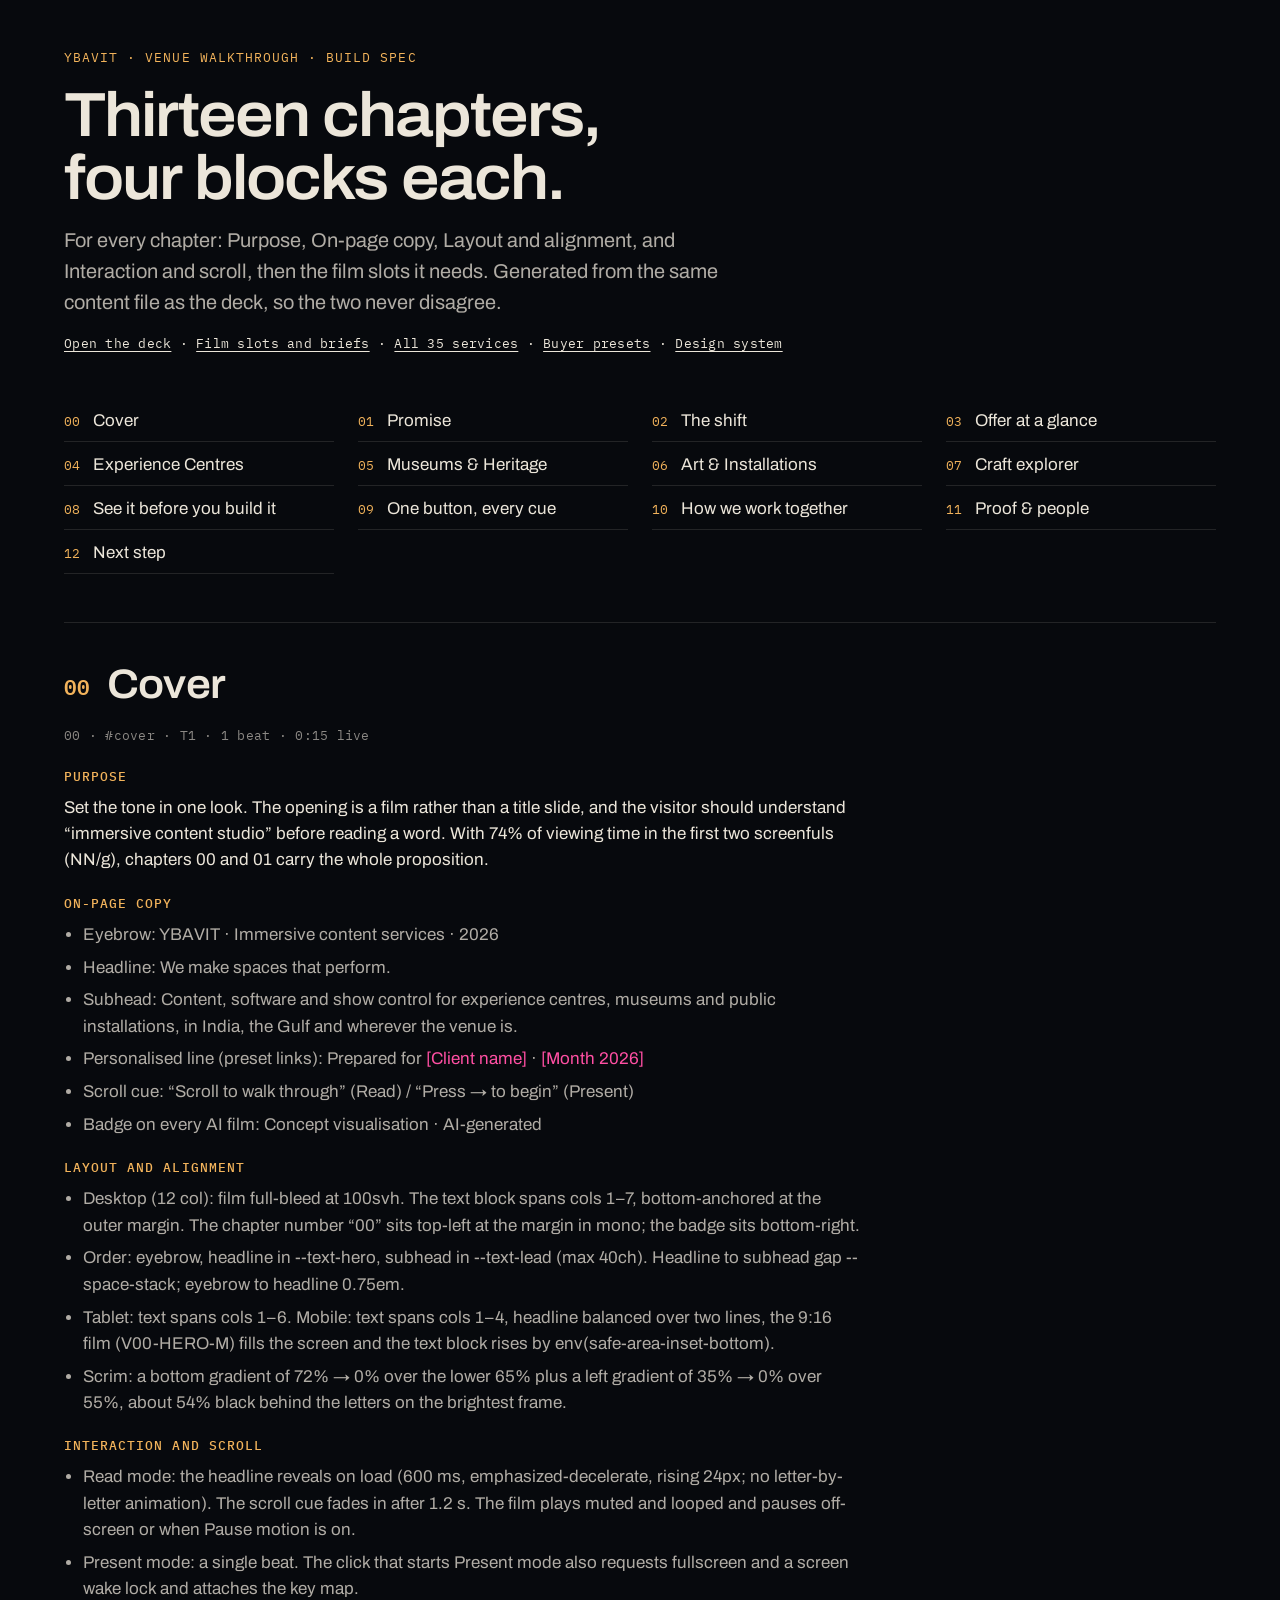
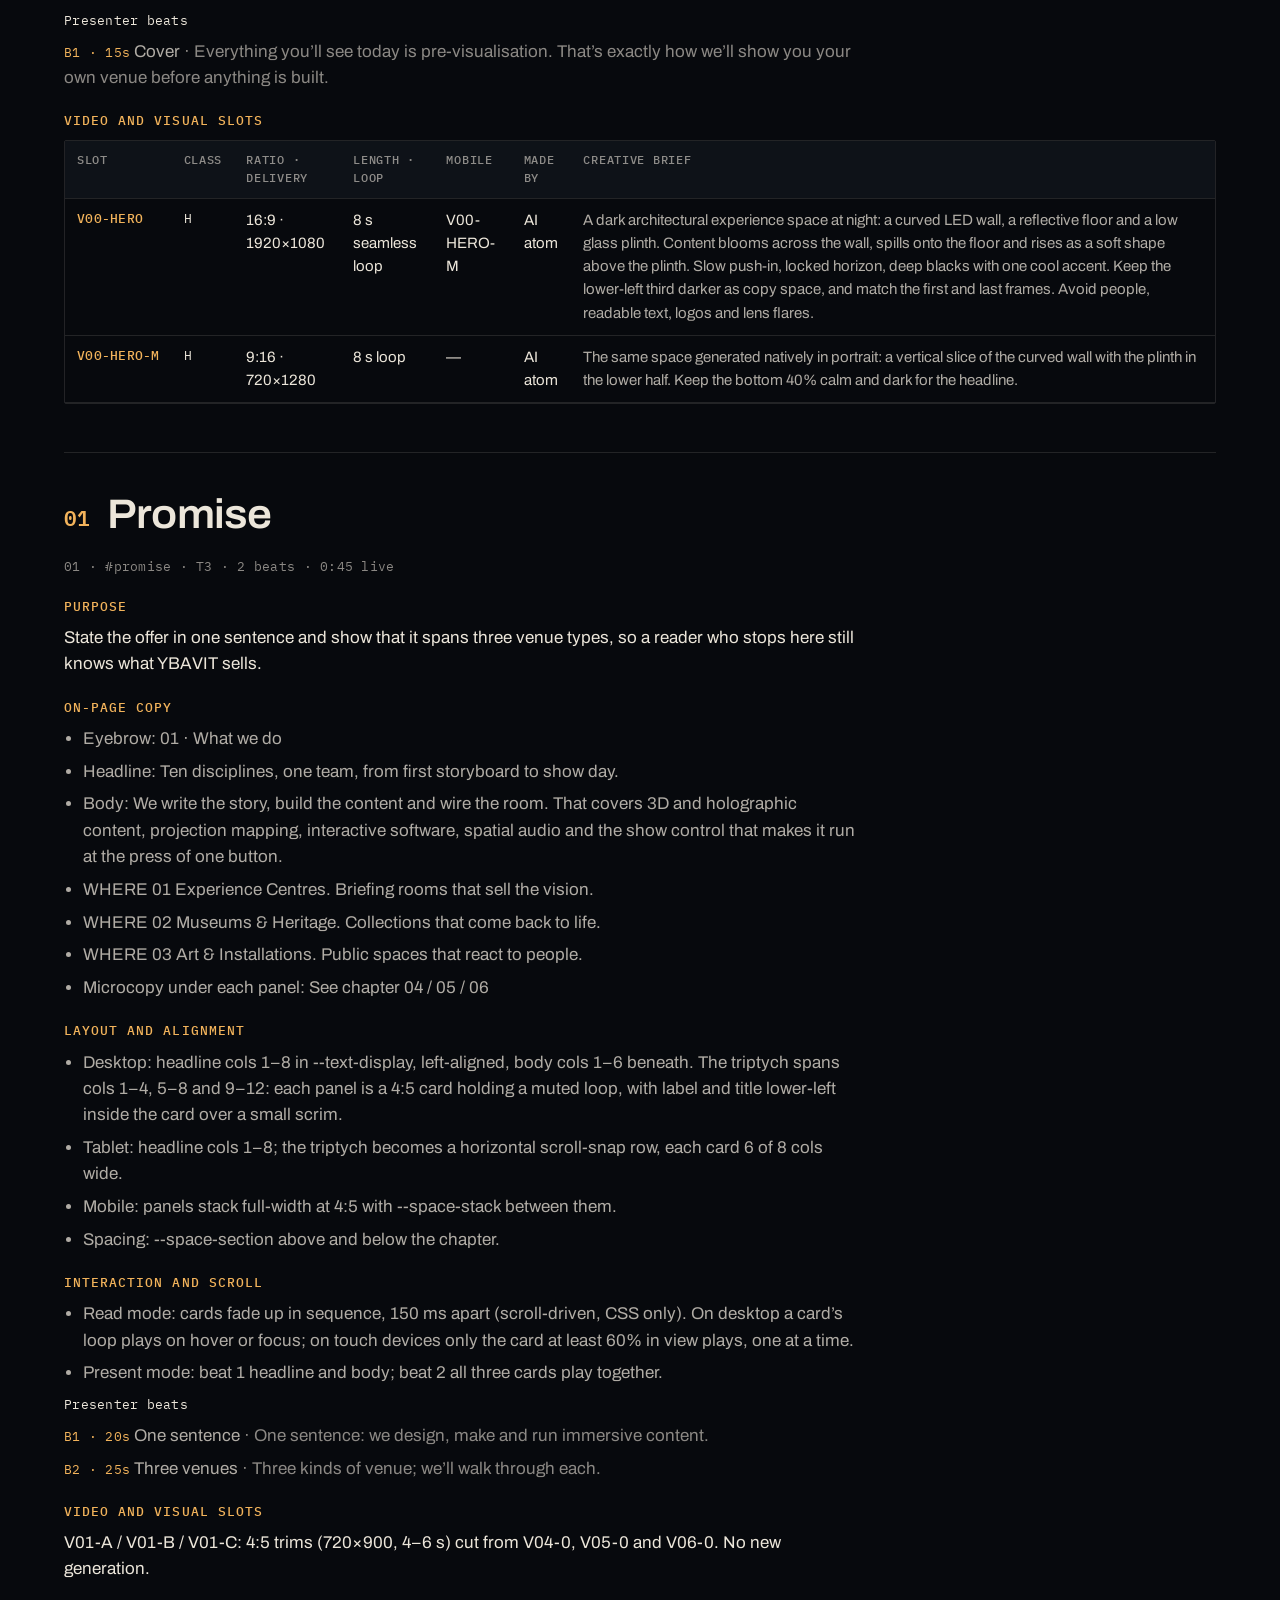
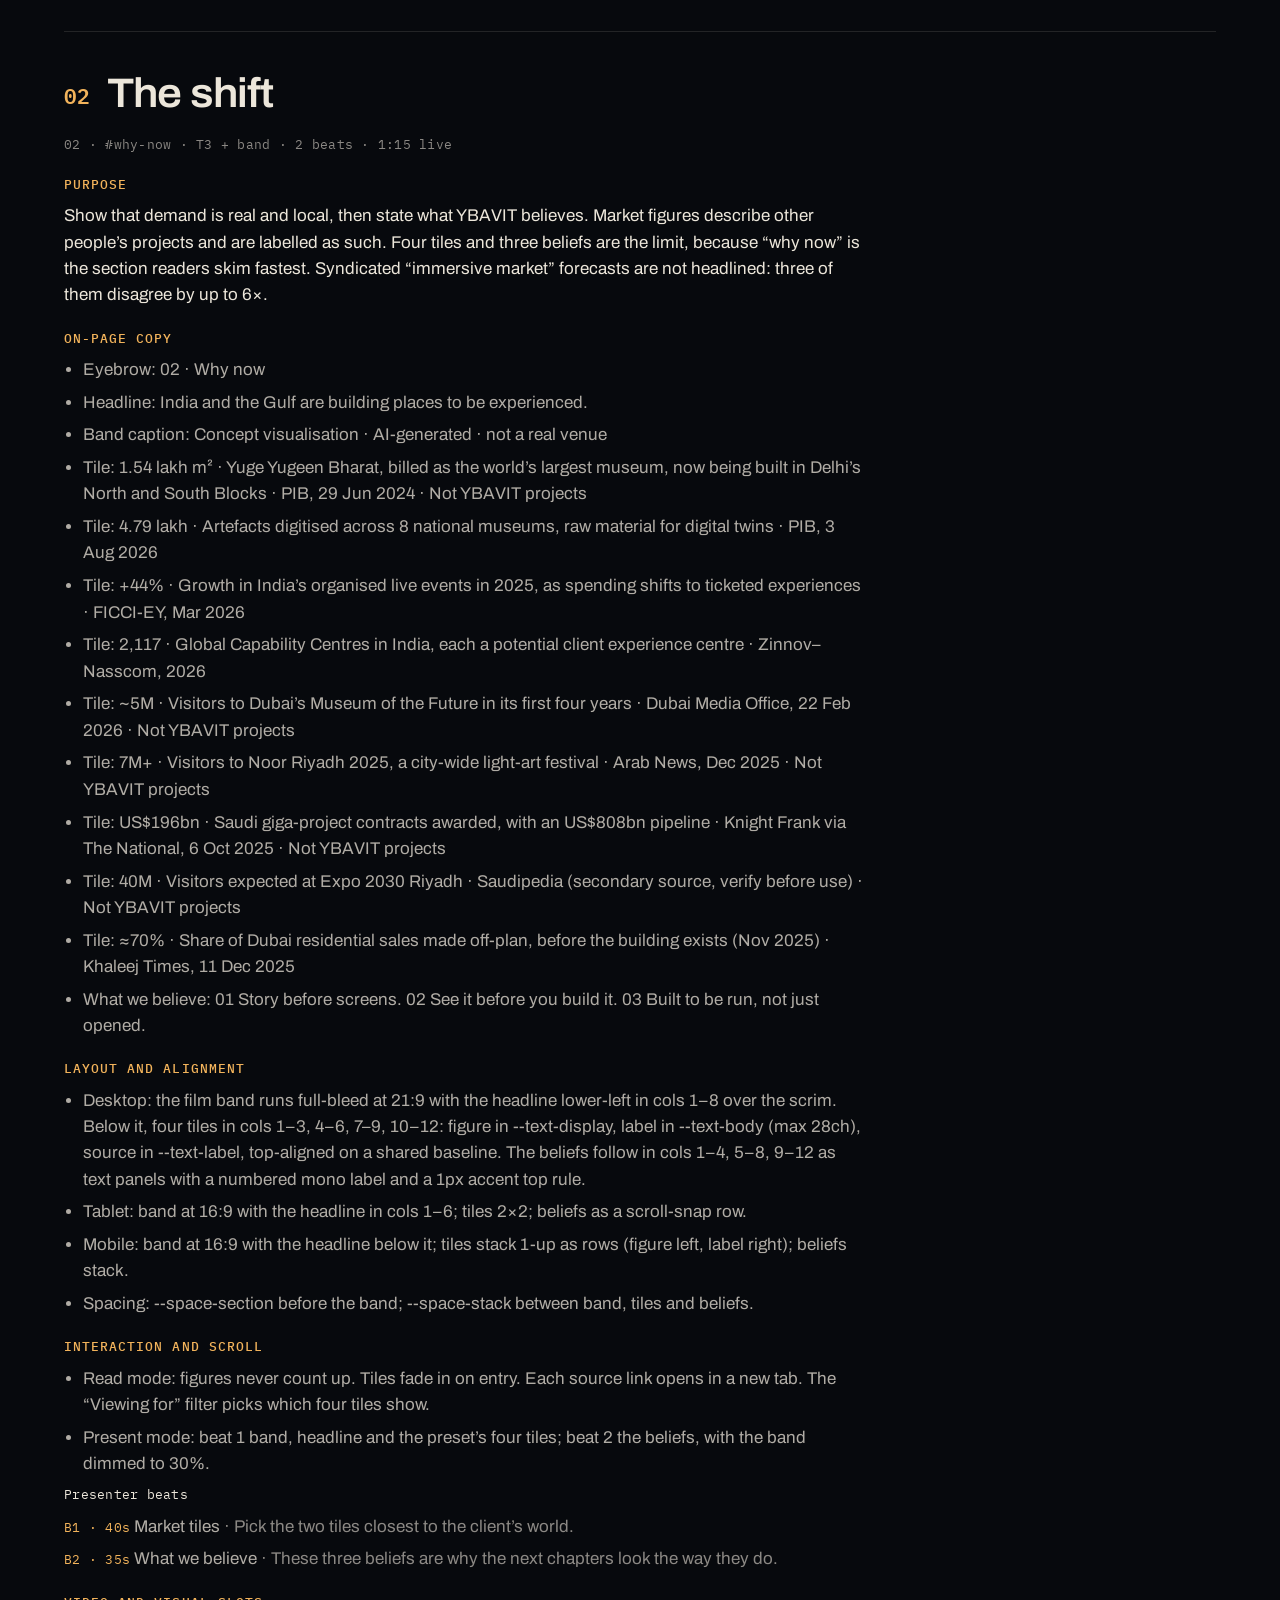
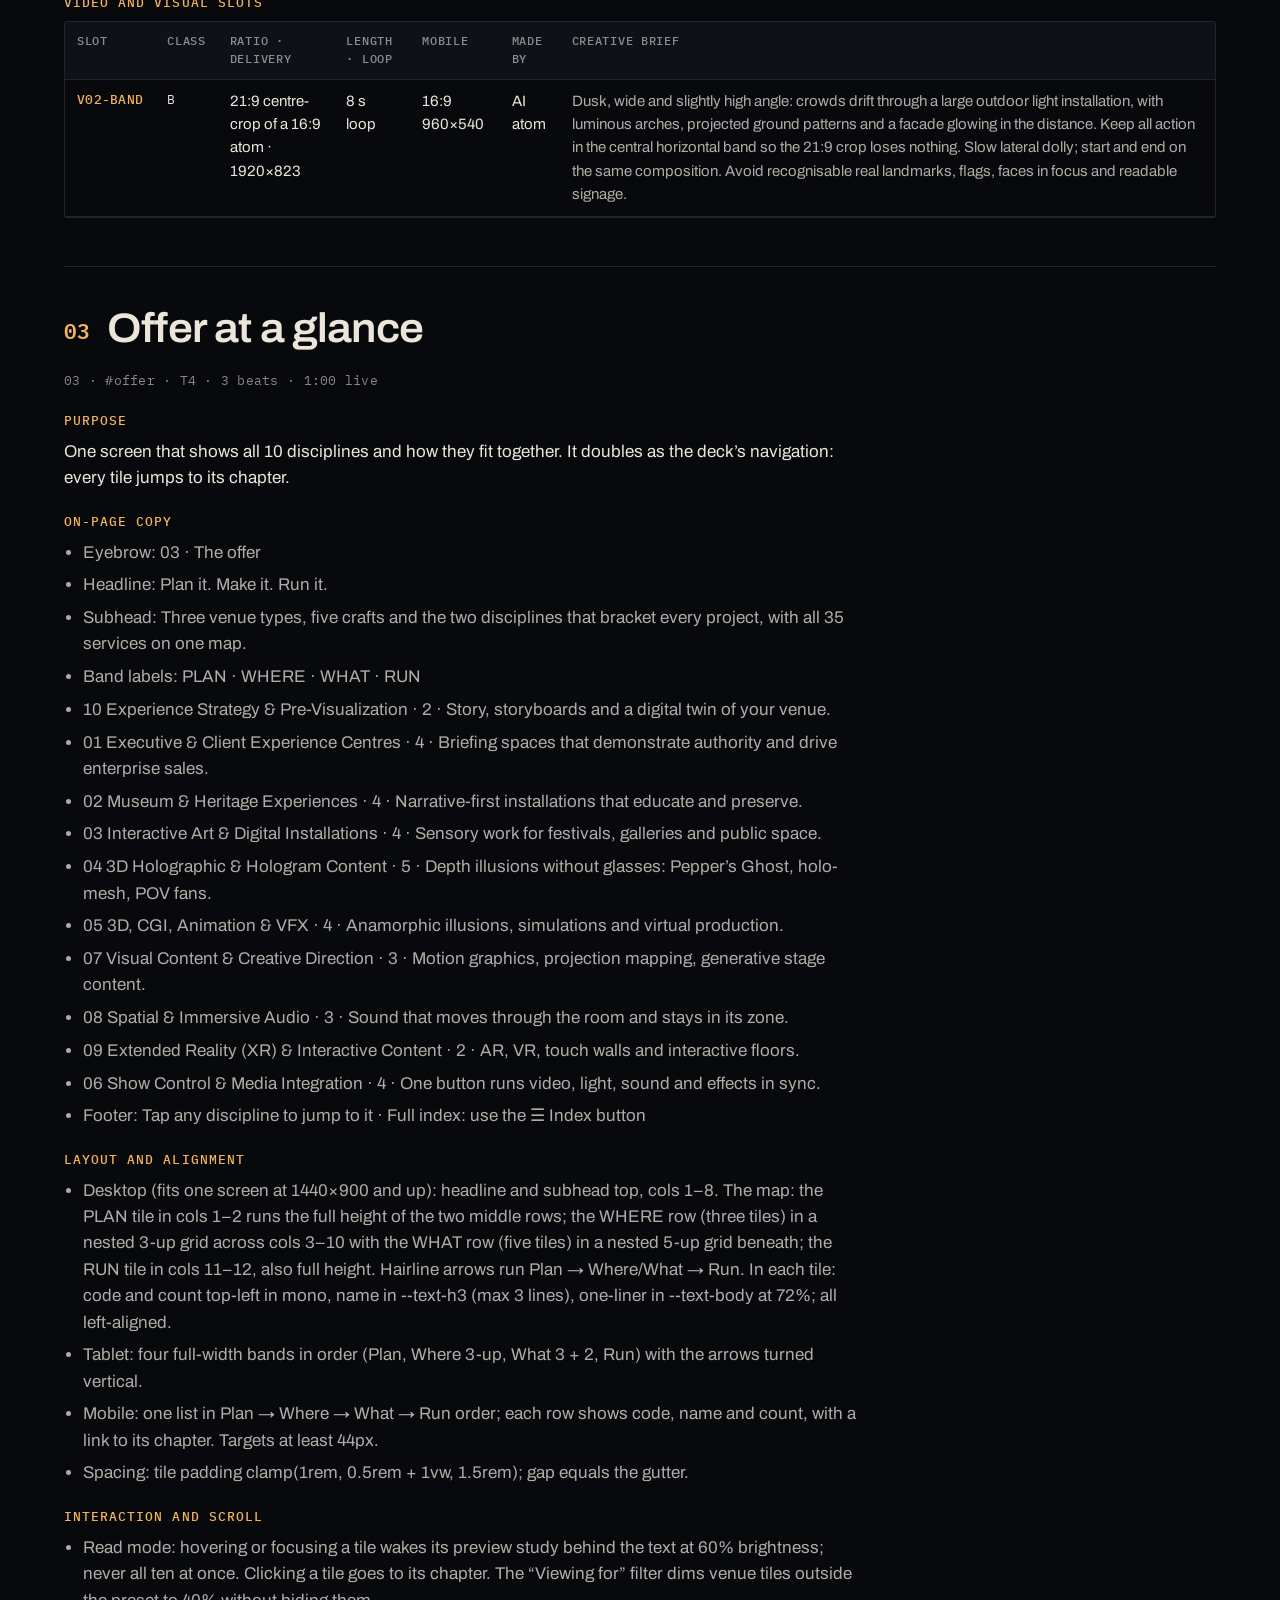
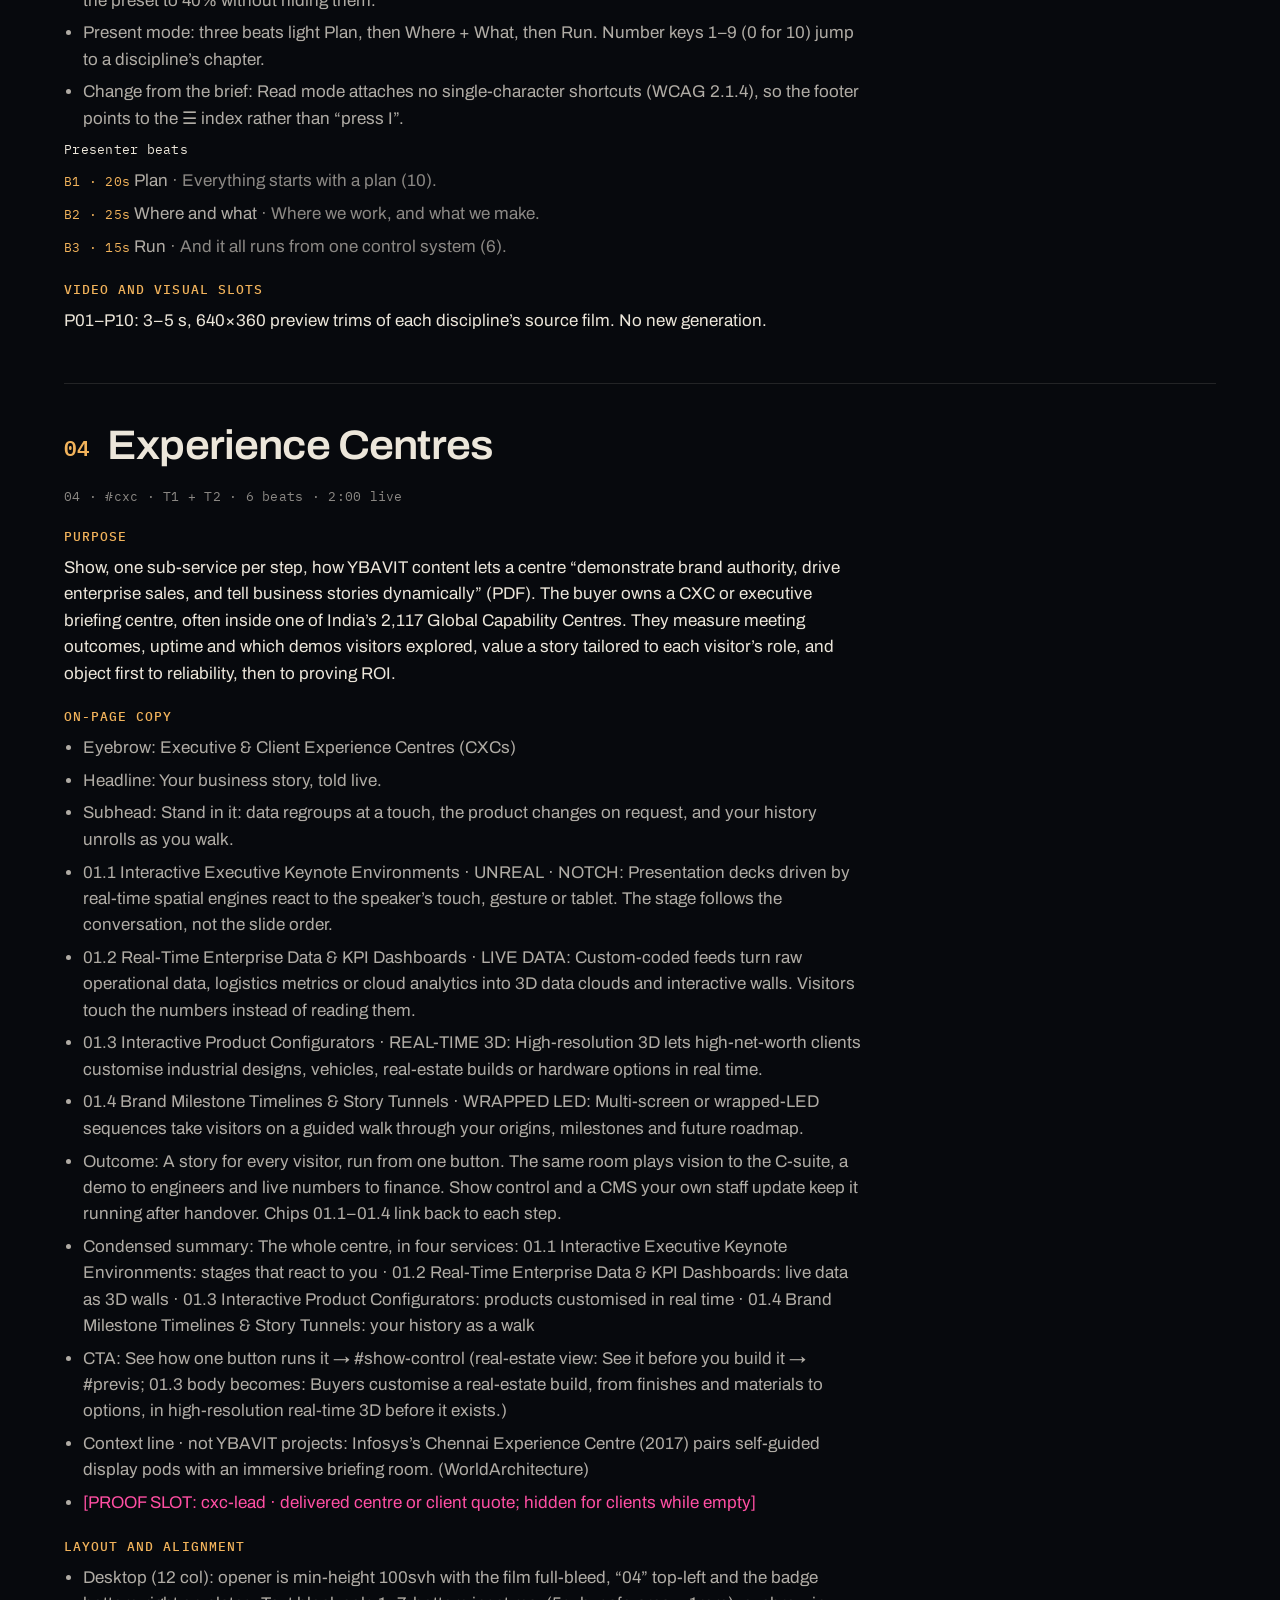
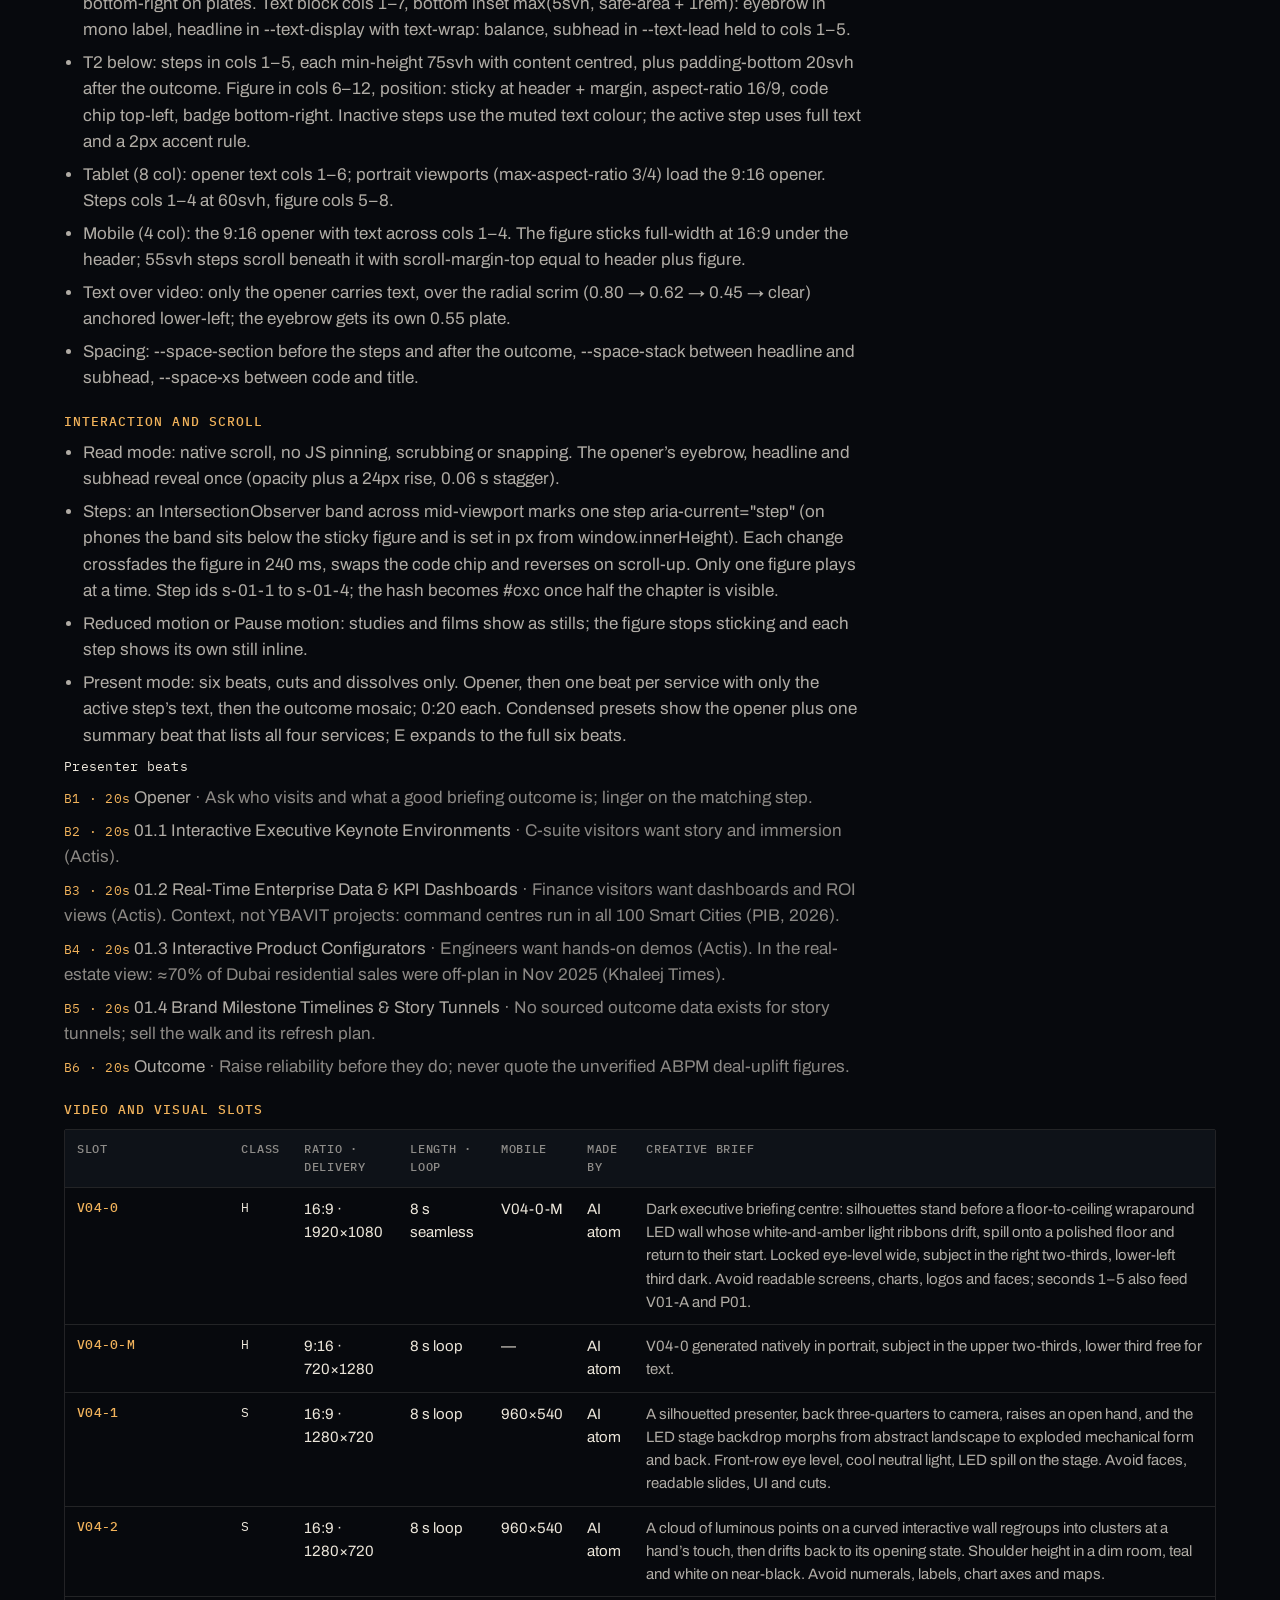
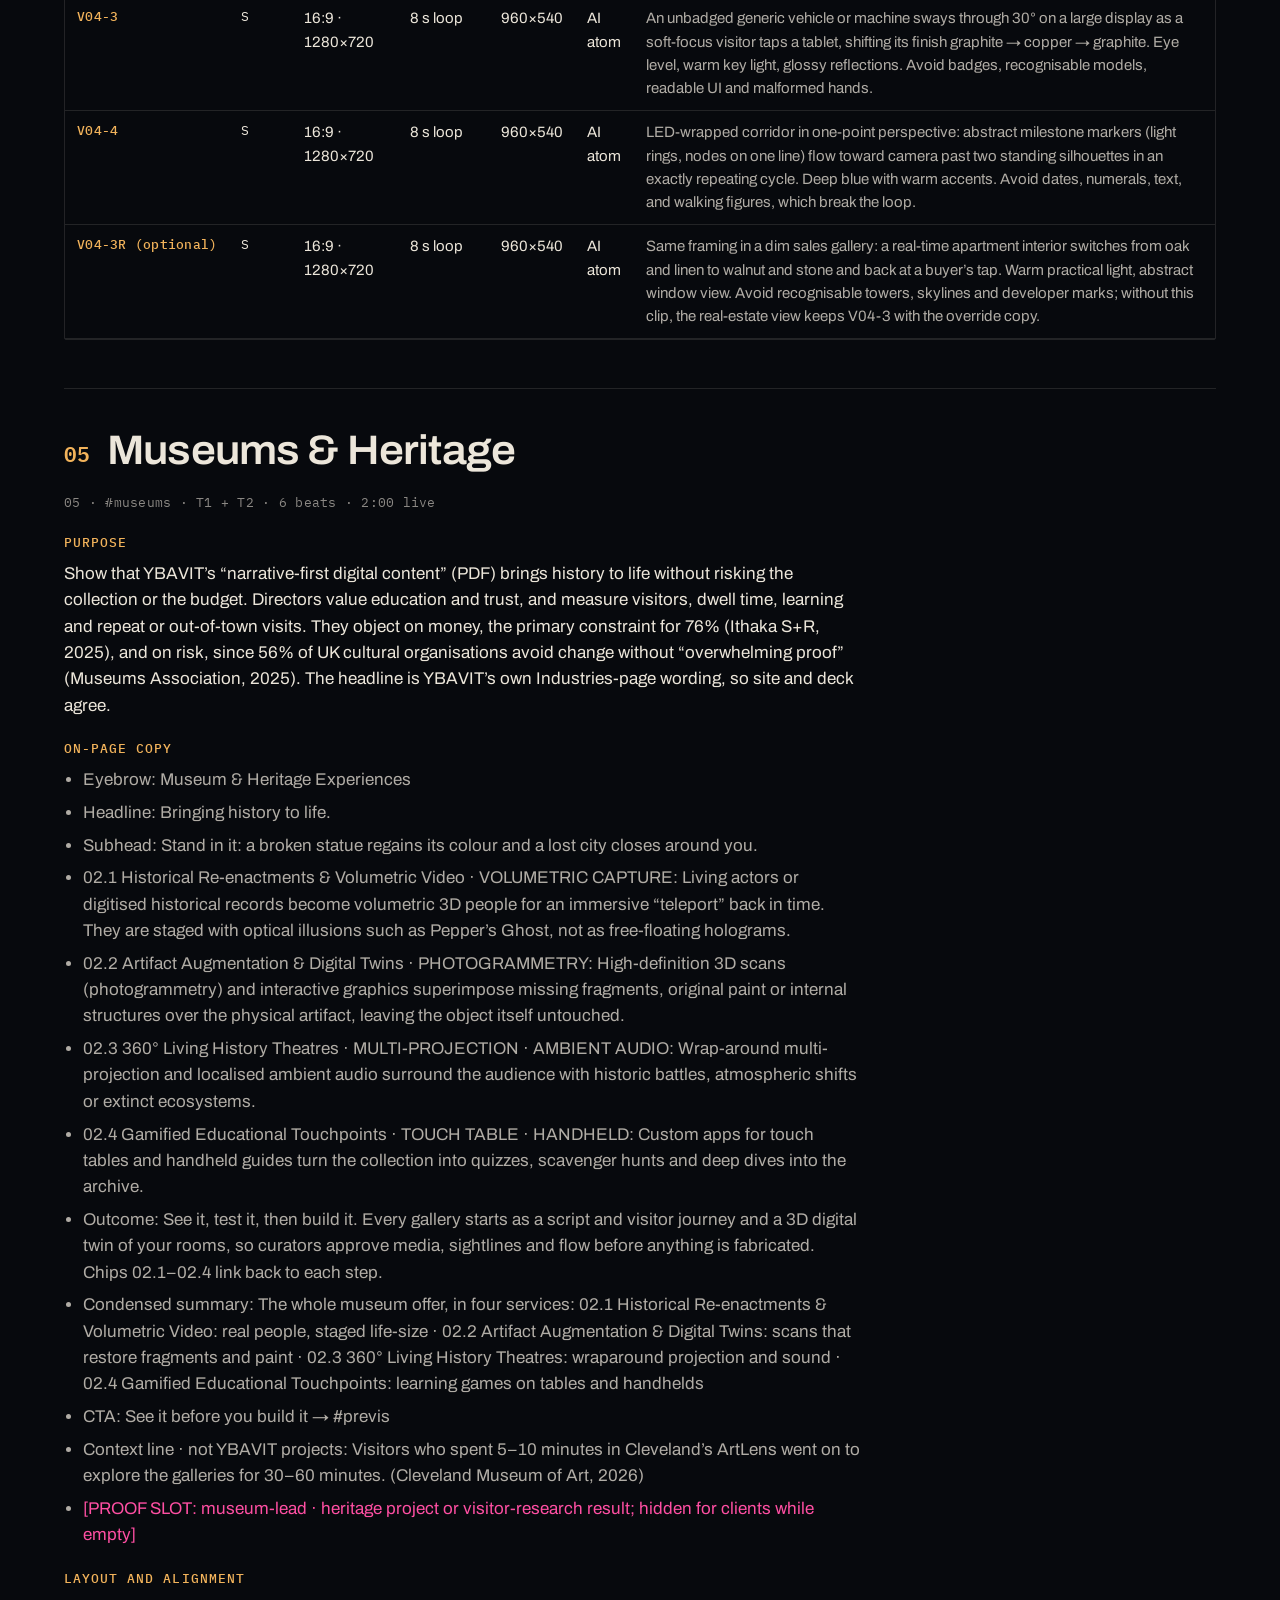
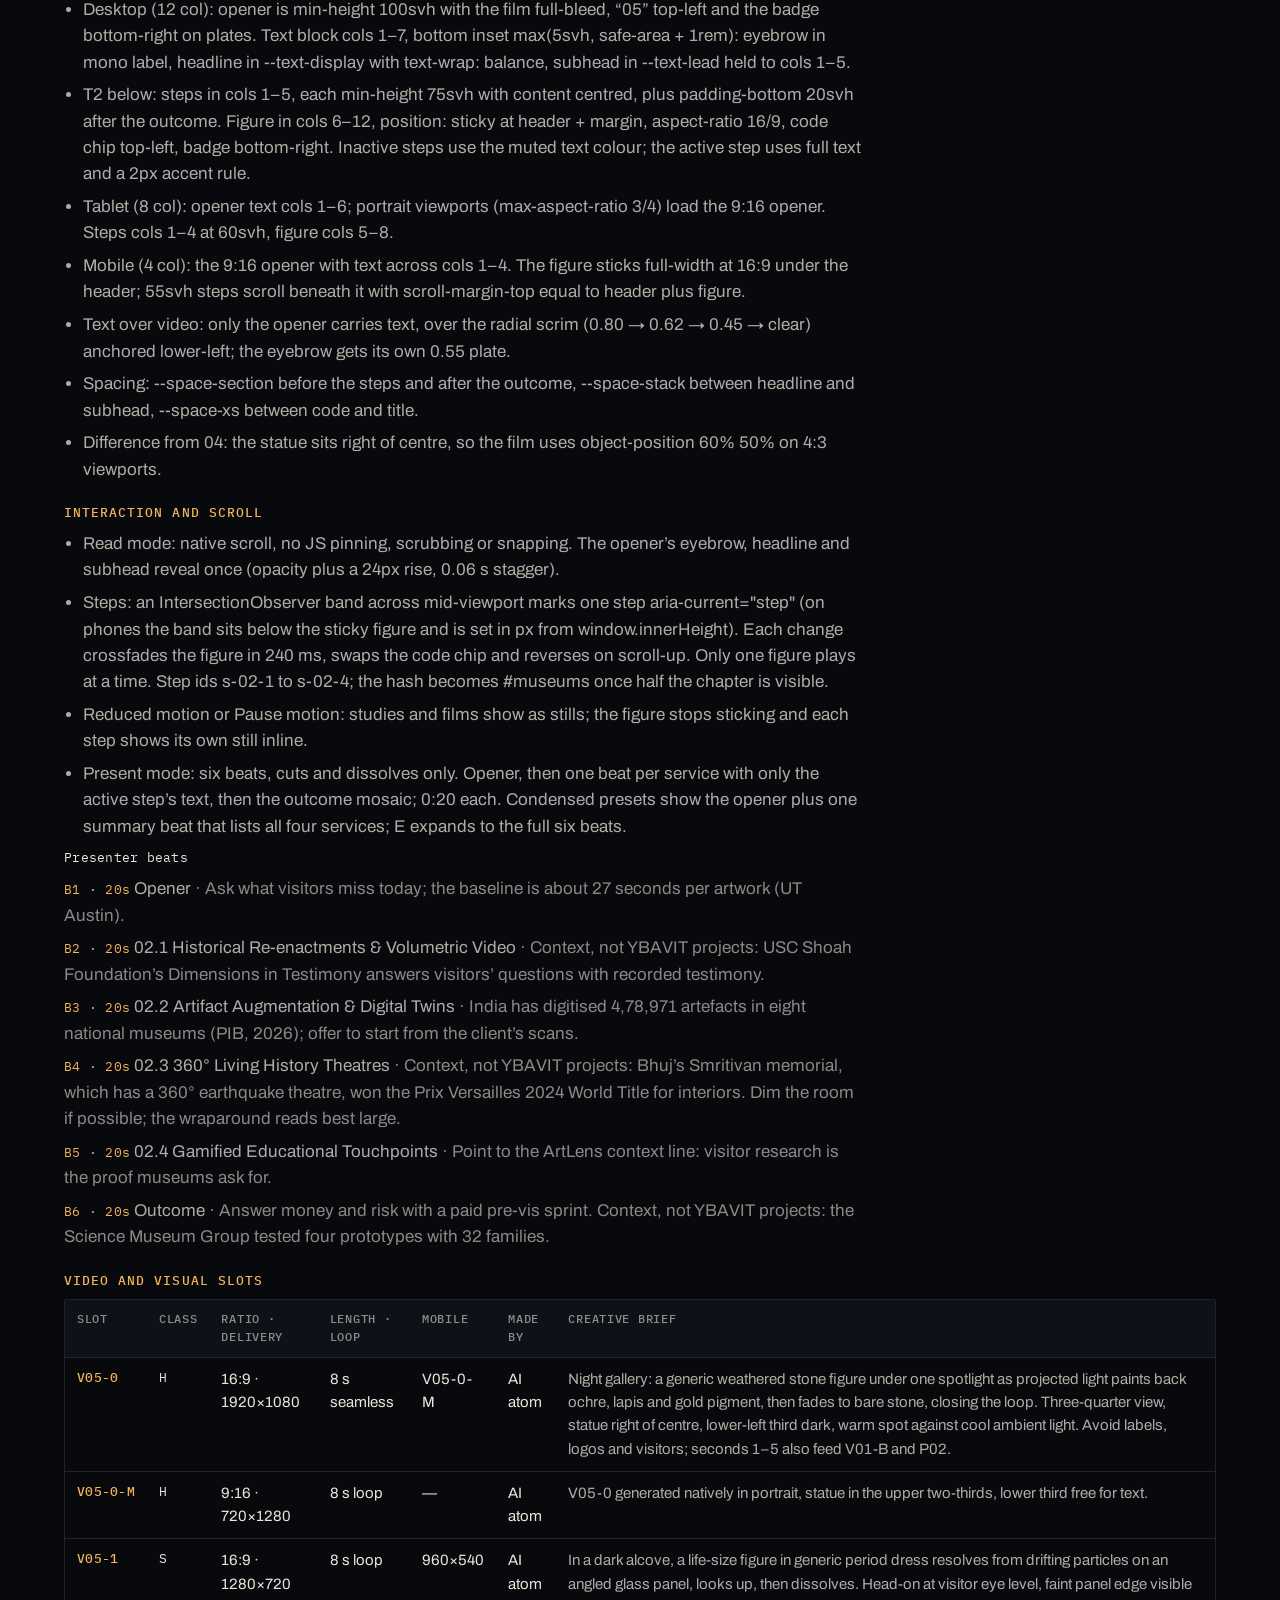
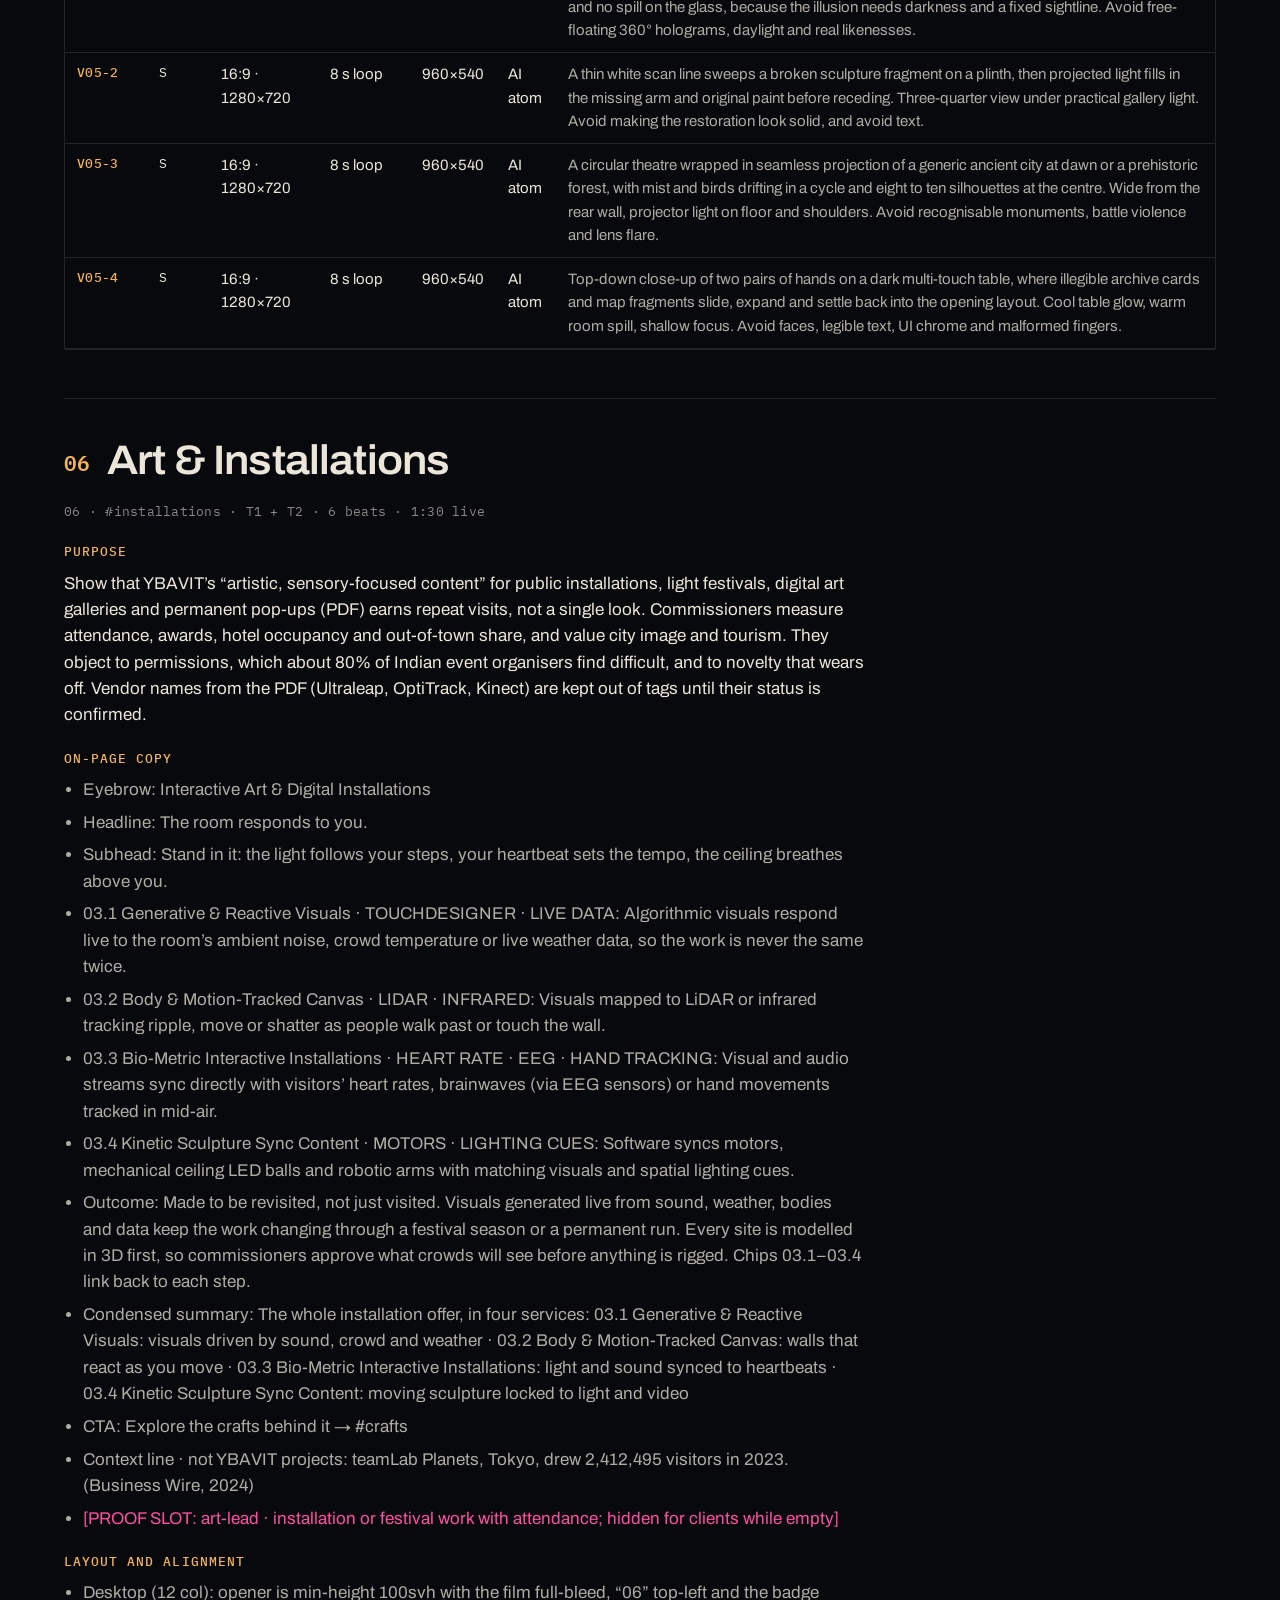
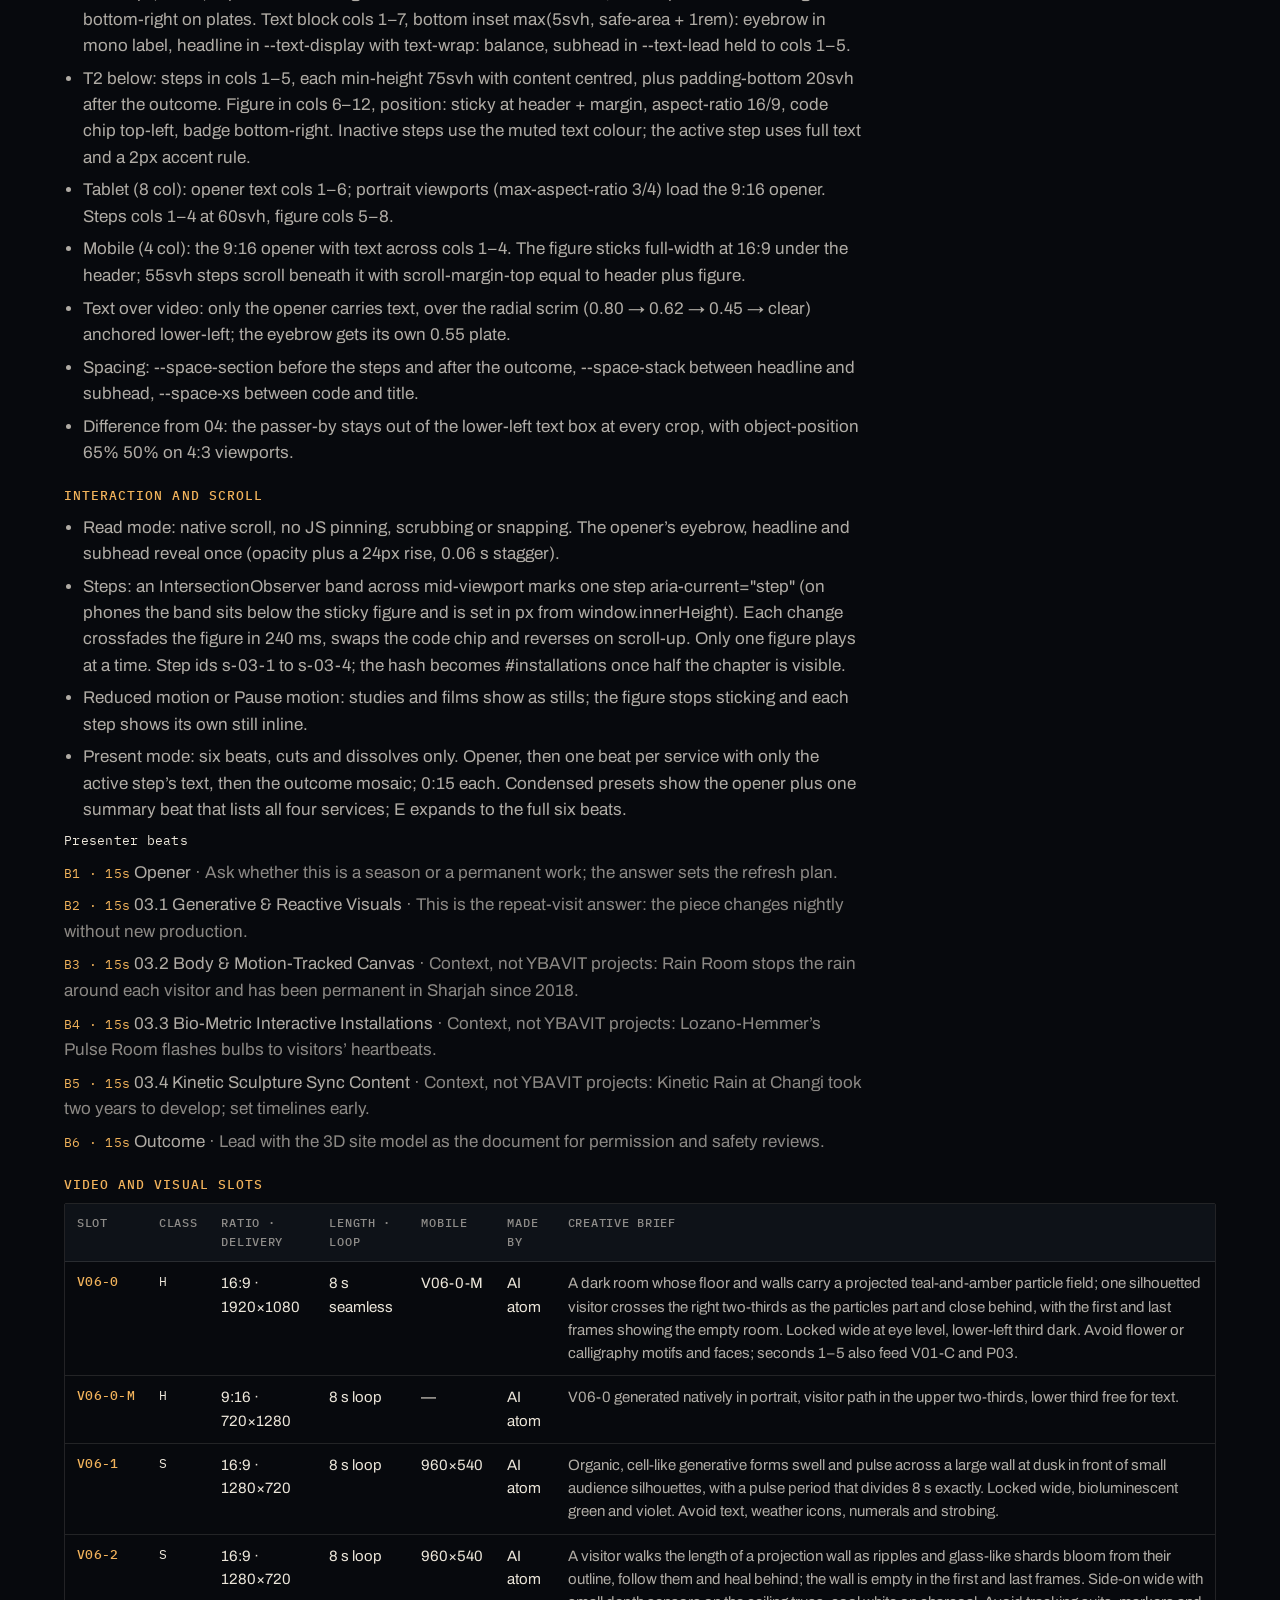
==== spec.html @ d9e39ff6 "Add YBAVIT venue walkthrough deck Static site: index.html (deck, Read and Present modes), spec.html " ====
<!doctype html>
<html lang="en-IN">
<head>
<meta charset="utf-8">
<meta name="viewport" content="width=device-width, initial-scale=1, viewport-fit=cover">
<title>YBAVIT Deck Spec</title>
<meta name="description" content="YBAVIT immersive content services: a venue walkthrough in thirteen chapters.">
<meta name="robots" content="noindex">
<link rel="preconnect" href="https://fonts.googleapis.com"><link rel="preconnect" href="https://fonts.gstatic.com" crossorigin>
<link rel="stylesheet" href="https://fonts.googleapis.com/css2?family=Archivo:wdth,wght@62..125,300..800&family=IBM+Plex+Mono:wght@400;500&display=swap">
<link rel="stylesheet" href="css/spec.css">
</head>
<body>
<main class="spec">
  <header class="spec-hero">
    <p class="mono">YBAVIT · venue walkthrough · build spec</p>
    <h1>Thirteen chapters, four blocks each.</h1>
    <p class="lead">For every chapter: Purpose, On-page copy, Layout and alignment, and Interaction and scroll, then the film slots it needs. Generated from the same content file as the deck, so the two never disagree.</p>
    <p class="mono"><a href="index.html">Open the deck</a> · <a href="#films">Film slots and briefs</a> · <a href="#services">All 35 services</a> · <a href="#presets">Buyer presets</a> · <a href="#system">Design system</a></p>
  </header>
  <nav class="toc" aria-label="Chapters"><ol role="list"><li><a href="#spec-cover"><span class="mono">00</span> Cover</a></li><li><a href="#spec-promise"><span class="mono">01</span> Promise</a></li><li><a href="#spec-why-now"><span class="mono">02</span> The shift</a></li><li><a href="#spec-offer"><span class="mono">03</span> Offer at a glance</a></li><li><a href="#spec-cxc"><span class="mono">04</span> Experience Centres</a></li><li><a href="#spec-museums"><span class="mono">05</span> Museums &amp; Heritage</a></li><li><a href="#spec-installations"><span class="mono">06</span> Art &amp; Installations</a></li><li><a href="#spec-crafts"><span class="mono">07</span> Craft explorer</a></li><li><a href="#spec-previs"><span class="mono">08</span> See it before you build it</a></li><li><a href="#spec-show-control"><span class="mono">09</span> One button, every cue</a></li><li><a href="#spec-process"><span class="mono">10</span> How we work together</a></li><li><a href="#spec-proof"><span class="mono">11</span> Proof &amp; people</a></li><li><a href="#spec-next"><span class="mono">12</span> Next step</a></li></ol></nav>
  
  <section class="spec-ch" id="spec-cover">
    <h2><span class="mono">00</span> Cover</h2>
    
  <p class="mono spec-meta">00 · #cover · T1 · 1 beat · 0:15 live</p>
  <div class="spec-block"><h3 class="mono">Purpose</h3><p class="body">Set the tone in one look. The opening is a film rather than a title slide, and the visitor should understand “immersive content studio” before reading a word. With 74% of viewing time in the first two screenfuls (NN/g), chapters 00 and 01 carry the whole proposition.</p></div>
  <div class="spec-block"><h3 class="mono">On-page copy</h3><ul role="list"><li>Eyebrow: YBAVIT · Immersive content services · 2026</li><li>Headline: We make spaces that perform.</li><li>Subhead: Content, software and show control for experience centres, museums and public installations, in India, the Gulf and wherever the venue is.</li><li>Personalised line (preset links): Prepared for <span class="ph">[Client name]</span> · <span class="ph">[Month 2026]</span></li><li>Scroll cue: “Scroll to walk through” (Read) / “Press → to begin” (Present)</li><li>Badge on every AI film: Concept visualisation · AI-generated</li></ul></div>
  <div class="spec-block"><h3 class="mono">Layout and alignment</h3><ul role="list"><li>Desktop (12 col): film full-bleed at 100svh. The text block spans cols 1–7, bottom-anchored at the outer margin. The chapter number “00” sits top-left at the margin in mono; the badge sits bottom-right.</li><li>Order: eyebrow, headline in --text-hero, subhead in --text-lead (max 40ch). Headline to subhead gap --space-stack; eyebrow to headline 0.75em.</li><li>Tablet: text spans cols 1–6. Mobile: text spans cols 1–4, headline balanced over two lines, the 9:16 film (V00-HERO-M) fills the screen and the text block rises by env(safe-area-inset-bottom).</li><li>Scrim: a bottom gradient of 72% → 0% over the lower 65% plus a left gradient of 35% → 0% over 55%, about 54% black behind the letters on the brightest frame.</li></ul></div>
  <div class="spec-block"><h3 class="mono">Interaction and scroll</h3><ul role="list"><li>Read mode: the headline reveals on load (600 ms, emphasized-decelerate, rising 24px; no letter-by-letter animation). The scroll cue fades in after 1.2 s. The film plays muted and looped and pauses off-screen or when Pause motion is on.</li><li>Present mode: a single beat. The click that starts Present mode also requests fullscreen and a screen wake lock and attaches the key map.</li></ul><p class="mono">Presenter beats</p><ol class="beats" role="list"><li><span class="mono">B1 · 15s</span> Cover<span class="note"> · Everything you’ll see today is pre-visualisation. That’s exactly how we’ll show you your own venue before anything is built.</span></li></ol></div>
    
    <div class="spec-block"><h3 class="mono">Video and visual slots</h3><div class="tw"><table class="slots"><thead><tr><th scope="col">Slot</th><th scope="col">Class</th><th scope="col">Ratio · delivery</th><th scope="col">Length · loop</th><th scope="col">Mobile</th><th scope="col">Made by</th><th scope="col">Creative brief</th></tr></thead><tbody><tr><th scope="row" class="mono">V00-HERO</th><td class="mono">H</td><td>16:9 · 1920×1080</td><td>8 s seamless loop</td><td>V00-HERO-M</td><td>AI atom</td><td>A dark architectural experience space at night: a curved LED wall, a reflective floor and a low glass plinth. Content blooms across the wall, spills onto the floor and rises as a soft shape above the plinth. Slow push-in, locked horizon, deep blacks with one cool accent. Keep the lower-left third darker as copy space, and match the first and last frames. Avoid people, readable text, logos and lens flares.</td></tr><tr><th scope="row" class="mono">V00-HERO-M</th><td class="mono">H</td><td>9:16 · 720×1280</td><td>8 s loop</td><td>—</td><td>AI atom</td><td>The same space generated natively in portrait: a vertical slice of the curved wall with the plinth in the lower half. Keep the bottom 40% calm and dark for the headline.</td></tr></tbody></table></div></div>
  </section>
  <section class="spec-ch" id="spec-promise">
    <h2><span class="mono">01</span> Promise</h2>
    
  <p class="mono spec-meta">01 · #promise · T3 · 2 beats · 0:45 live</p>
  <div class="spec-block"><h3 class="mono">Purpose</h3><p class="body">State the offer in one sentence and show that it spans three venue types, so a reader who stops here still knows what YBAVIT sells.</p></div>
  <div class="spec-block"><h3 class="mono">On-page copy</h3><ul role="list"><li>Eyebrow: 01 · What we do</li><li>Headline: Ten disciplines, one team, from first storyboard to show day.</li><li>Body: We write the story, build the content and wire the room. That covers 3D and holographic content, projection mapping, interactive software, spatial audio and the show control that makes it run at the press of one button.</li><li>WHERE 01 Experience Centres. Briefing rooms that sell the vision.</li><li>WHERE 02 Museums &amp; Heritage. Collections that come back to life.</li><li>WHERE 03 Art &amp; Installations. Public spaces that react to people.</li><li>Microcopy under each panel: See chapter 04 / 05 / 06</li></ul></div>
  <div class="spec-block"><h3 class="mono">Layout and alignment</h3><ul role="list"><li>Desktop: headline cols 1–8 in --text-display, left-aligned, body cols 1–6 beneath. The triptych spans cols 1–4, 5–8 and 9–12: each panel is a 4:5 card holding a muted loop, with label and title lower-left inside the card over a small scrim.</li><li>Tablet: headline cols 1–8; the triptych becomes a horizontal scroll-snap row, each card 6 of 8 cols wide.</li><li>Mobile: panels stack full-width at 4:5 with --space-stack between them.</li><li>Spacing: --space-section above and below the chapter.</li></ul></div>
  <div class="spec-block"><h3 class="mono">Interaction and scroll</h3><ul role="list"><li>Read mode: cards fade up in sequence, 150 ms apart (scroll-driven, CSS only). On desktop a card’s loop plays on hover or focus; on touch devices only the card at least 60% in view plays, one at a time.</li><li>Present mode: beat 1 headline and body; beat 2 all three cards play together.</li></ul><p class="mono">Presenter beats</p><ol class="beats" role="list"><li><span class="mono">B1 · 20s</span> One sentence<span class="note"> · One sentence: we design, make and run immersive content.</span></li><li><span class="mono">B2 · 25s</span> Three venues<span class="note"> · Three kinds of venue; we’ll walk through each.</span></li></ol></div>
    
    <div class="spec-block"><h3 class="mono">Video and visual slots</h3><p class="body">V01-A / V01-B / V01-C: 4:5 trims (720×900, 4–6 s) cut from V04-0, V05-0 and V06-0. No new generation.</p></div>
  </section>
  <section class="spec-ch" id="spec-why-now">
    <h2><span class="mono">02</span> The shift</h2>
    
  <p class="mono spec-meta">02 · #why-now · T3 + band · 2 beats · 1:15 live</p>
  <div class="spec-block"><h3 class="mono">Purpose</h3><p class="body">Show that demand is real and local, then state what YBAVIT believes. Market figures describe other people’s projects and are labelled as such. Four tiles and three beliefs are the limit, because “why now” is the section readers skim fastest. Syndicated “immersive market” forecasts are not headlined: three of them disagree by up to 6×.</p></div>
  <div class="spec-block"><h3 class="mono">On-page copy</h3><ul role="list"><li>Eyebrow: 02 · Why now</li><li>Headline: India and the Gulf are building places to be experienced.</li><li>Band caption: Concept visualisation · AI-generated · not a real venue</li><li>Tile: 1.54 lakh m² · Yuge Yugeen Bharat, billed as the world’s largest museum, now being built in Delhi’s North and South Blocks · PIB, 29 Jun 2024 · Not YBAVIT projects</li><li>Tile: 4.79 lakh · Artefacts digitised across 8 national museums, raw material for digital twins · PIB, 3 Aug 2026</li><li>Tile: +44% · Growth in India’s organised live events in 2025, as spending shifts to ticketed experiences · FICCI-EY, Mar 2026</li><li>Tile: 2,117 · Global Capability Centres in India, each a potential client experience centre · Zinnov–Nasscom, 2026</li><li>Tile: ~5M · Visitors to Dubai’s Museum of the Future in its first four years · Dubai Media Office, 22 Feb 2026 · Not YBAVIT projects</li><li>Tile: 7M+ · Visitors to Noor Riyadh 2025, a city-wide light-art festival · Arab News, Dec 2025 · Not YBAVIT projects</li><li>Tile: US$196bn · Saudi giga-project contracts awarded, with an US$808bn pipeline · Knight Frank via The National, 6 Oct 2025 · Not YBAVIT projects</li><li>Tile: 40M · Visitors expected at Expo 2030 Riyadh · Saudipedia (secondary source, verify before use) · Not YBAVIT projects</li><li>Tile: ≈70% · Share of Dubai residential sales made off-plan, before the building exists (Nov 2025) · Khaleej Times, 11 Dec 2025</li><li>What we believe: 01 Story before screens. 02 See it before you build it. 03 Built to be run, not just opened.</li></ul></div>
  <div class="spec-block"><h3 class="mono">Layout and alignment</h3><ul role="list"><li>Desktop: the film band runs full-bleed at 21:9 with the headline lower-left in cols 1–8 over the scrim. Below it, four tiles in cols 1–3, 4–6, 7–9, 10–12: figure in --text-display, label in --text-body (max 28ch), source in --text-label, top-aligned on a shared baseline. The beliefs follow in cols 1–4, 5–8, 9–12 as text panels with a numbered mono label and a 1px accent top rule.</li><li>Tablet: band at 16:9 with the headline in cols 1–6; tiles 2×2; beliefs as a scroll-snap row.</li><li>Mobile: band at 16:9 with the headline below it; tiles stack 1-up as rows (figure left, label right); beliefs stack.</li><li>Spacing: --space-section before the band; --space-stack between band, tiles and beliefs.</li></ul></div>
  <div class="spec-block"><h3 class="mono">Interaction and scroll</h3><ul role="list"><li>Read mode: figures never count up. Tiles fade in on entry. Each source link opens in a new tab. The “Viewing for” filter picks which four tiles show.</li><li>Present mode: beat 1 band, headline and the preset’s four tiles; beat 2 the beliefs, with the band dimmed to 30%.</li></ul><p class="mono">Presenter beats</p><ol class="beats" role="list"><li><span class="mono">B1 · 40s</span> Market tiles<span class="note"> · Pick the two tiles closest to the client’s world.</span></li><li><span class="mono">B2 · 35s</span> What we believe<span class="note"> · These three beliefs are why the next chapters look the way they do.</span></li></ol></div>
    
    <div class="spec-block"><h3 class="mono">Video and visual slots</h3><div class="tw"><table class="slots"><thead><tr><th scope="col">Slot</th><th scope="col">Class</th><th scope="col">Ratio · delivery</th><th scope="col">Length · loop</th><th scope="col">Mobile</th><th scope="col">Made by</th><th scope="col">Creative brief</th></tr></thead><tbody><tr><th scope="row" class="mono">V02-BAND</th><td class="mono">B</td><td>21:9 centre-crop of a 16:9 atom · 1920×823</td><td>8 s loop</td><td>16:9 960×540</td><td>AI atom</td><td>Dusk, wide and slightly high angle: crowds drift through a large outdoor light installation, with luminous arches, projected ground patterns and a facade glowing in the distance. Keep all action in the central horizontal band so the 21:9 crop loses nothing. Slow lateral dolly; start and end on the same composition. Avoid recognisable real landmarks, flags, faces in focus and readable signage.</td></tr></tbody></table></div></div>
  </section>
  <section class="spec-ch" id="spec-offer">
    <h2><span class="mono">03</span> Offer at a glance</h2>
    
  <p class="mono spec-meta">03 · #offer · T4 · 3 beats · 1:00 live</p>
  <div class="spec-block"><h3 class="mono">Purpose</h3><p class="body">One screen that shows all 10 disciplines and how they fit together. It doubles as the deck’s navigation: every tile jumps to its chapter.</p></div>
  <div class="spec-block"><h3 class="mono">On-page copy</h3><ul role="list"><li>Eyebrow: 03 · The offer</li><li>Headline: Plan it. Make it. Run it.</li><li>Subhead: Three venue types, five crafts and the two disciplines that bracket every project, with all 35 services on one map.</li><li>Band labels: PLAN · WHERE · WHAT · RUN</li><li>10 Experience Strategy &amp; Pre-Visualization · 2 · Story, storyboards and a digital twin of your venue.</li><li>01 Executive &amp; Client Experience Centres · 4 · Briefing spaces that demonstrate authority and drive enterprise sales.</li><li>02 Museum &amp; Heritage Experiences · 4 · Narrative-first installations that educate and preserve.</li><li>03 Interactive Art &amp; Digital Installations · 4 · Sensory work for festivals, galleries and public space.</li><li>04 3D Holographic &amp; Hologram Content · 5 · Depth illusions without glasses: Pepper’s Ghost, holo-mesh, POV fans.</li><li>05 3D, CGI, Animation &amp; VFX · 4 · Anamorphic illusions, simulations and virtual production.</li><li>07 Visual Content &amp; Creative Direction · 3 · Motion graphics, projection mapping, generative stage content.</li><li>08 Spatial &amp; Immersive Audio · 3 · Sound that moves through the room and stays in its zone.</li><li>09 Extended Reality (XR) &amp; Interactive Content · 2 · AR, VR, touch walls and interactive floors.</li><li>06 Show Control &amp; Media Integration · 4 · One button runs video, light, sound and effects in sync.</li><li>Footer: Tap any discipline to jump to it · Full index: use the ☰ Index button</li></ul></div>
  <div class="spec-block"><h3 class="mono">Layout and alignment</h3><ul role="list"><li>Desktop (fits one screen at 1440×900 and up): headline and subhead top, cols 1–8. The map: the PLAN tile in cols 1–2 runs the full height of the two middle rows; the WHERE row (three tiles) in a nested 3-up grid across cols 3–10 with the WHAT row (five tiles) in a nested 5-up grid beneath; the RUN tile in cols 11–12, also full height. Hairline arrows run Plan → Where/What → Run. In each tile: code and count top-left in mono, name in --text-h3 (max 3 lines), one-liner in --text-body at 72%; all left-aligned.</li><li>Tablet: four full-width bands in order (Plan, Where 3-up, What 3 + 2, Run) with the arrows turned vertical.</li><li>Mobile: one list in Plan → Where → What → Run order; each row shows code, name and count, with a link to its chapter. Targets at least 44px.</li><li>Spacing: tile padding clamp(1rem, 0.5rem + 1vw, 1.5rem); gap equals the gutter.</li></ul></div>
  <div class="spec-block"><h3 class="mono">Interaction and scroll</h3><ul role="list"><li>Read mode: hovering or focusing a tile wakes its preview study behind the text at 60% brightness; never all ten at once. Clicking a tile goes to its chapter. The “Viewing for” filter dims venue tiles outside the preset to 40% without hiding them.</li><li>Present mode: three beats light Plan, then Where + What, then Run. Number keys 1–9 (0 for 10) jump to a discipline’s chapter.</li><li>Change from the brief: Read mode attaches no single-character shortcuts (WCAG 2.1.4), so the footer points to the ☰ index rather than “press I”.</li></ul><p class="mono">Presenter beats</p><ol class="beats" role="list"><li><span class="mono">B1 · 20s</span> Plan<span class="note"> · Everything starts with a plan (10).</span></li><li><span class="mono">B2 · 25s</span> Where and what<span class="note"> · Where we work, and what we make.</span></li><li><span class="mono">B3 · 15s</span> Run<span class="note"> · And it all runs from one control system (6).</span></li></ol></div>
    
    <div class="spec-block"><h3 class="mono">Video and visual slots</h3><p class="body">P01–P10: 3–5 s, 640×360 preview trims of each discipline’s source film. No new generation.</p></div>
  </section>
  <section class="spec-ch" id="spec-cxc">
    <h2><span class="mono">04</span> Experience Centres</h2>
    
  <p class="mono spec-meta">04 · #cxc · T1 + T2 · 6 beats · 2:00 live</p>
  <div class="spec-block"><h3 class="mono">Purpose</h3><p class="body">Show, one sub-service per step, how YBAVIT content lets a centre “demonstrate brand authority, drive enterprise sales, and tell business stories dynamically” (PDF). The buyer owns a CXC or executive briefing centre, often inside one of India’s 2,117 Global Capability Centres. They measure meeting outcomes, uptime and which demos visitors explored, value a story tailored to each visitor’s role, and object first to reliability, then to proving ROI.</p></div>
  <div class="spec-block"><h3 class="mono">On-page copy</h3><ul role="list"><li>Eyebrow: Executive &amp; Client Experience Centres (CXCs)</li><li>Headline: Your business story, told live.</li><li>Subhead: Stand in it: data regroups at a touch, the product changes on request, and your history unrolls as you walk.</li><li>01.1 Interactive Executive Keynote Environments · UNREAL · NOTCH: Presentation decks driven by real-time spatial engines react to the speaker’s touch, gesture or tablet. The stage follows the conversation, not the slide order.</li><li>01.2 Real-Time Enterprise Data &amp; KPI Dashboards · LIVE DATA: Custom-coded feeds turn raw operational data, logistics metrics or cloud analytics into 3D data clouds and interactive walls. Visitors touch the numbers instead of reading them.</li><li>01.3 Interactive Product Configurators · REAL-TIME 3D: High-resolution 3D lets high-net-worth clients customise industrial designs, vehicles, real-estate builds or hardware options in real time.</li><li>01.4 Brand Milestone Timelines &amp; Story Tunnels · WRAPPED LED: Multi-screen or wrapped-LED sequences take visitors on a guided walk through your origins, milestones and future roadmap.</li><li>Outcome: A story for every visitor, run from one button. The same room plays vision to the C-suite, a demo to engineers and live numbers to finance. Show control and a CMS your own staff update keep it running after handover. Chips 01.1–01.4 link back to each step.</li><li>Condensed summary: The whole centre, in four services: 01.1 Interactive Executive Keynote Environments: stages that react to you · 01.2 Real-Time Enterprise Data &amp; KPI Dashboards: live data as 3D walls · 01.3 Interactive Product Configurators: products customised in real time · 01.4 Brand Milestone Timelines &amp; Story Tunnels: your history as a walk</li><li>CTA: See how one button runs it → #show-control (real-estate view: See it before you build it → #previs; 01.3 body becomes: Buyers customise a real-estate build, from finishes and materials to options, in high-resolution real-time 3D before it exists.)</li><li>Context line · not YBAVIT projects: Infosys’s Chennai Experience Centre (2017) pairs self-guided display pods with an immersive briefing room. (WorldArchitecture)</li><li><span class="ph">[PROOF SLOT: cxc-lead · delivered centre or client quote; hidden for clients while empty]</span></li></ul></div>
  <div class="spec-block"><h3 class="mono">Layout and alignment</h3><ul role="list"><li>Desktop (12 col): opener is min-height 100svh with the film full-bleed, “04” top-left and the badge bottom-right on plates. Text block cols 1–7, bottom inset max(5svh, safe-area + 1rem): eyebrow in mono label, headline in --text-display with text-wrap: balance, subhead in --text-lead held to cols 1–5.</li><li>T2 below: steps in cols 1–5, each min-height 75svh with content centred, plus padding-bottom 20svh after the outcome. Figure in cols 6–12, position: sticky at header + margin, aspect-ratio 16/9, code chip top-left, badge bottom-right. Inactive steps use the muted text colour; the active step uses full text and a 2px accent rule.</li><li>Tablet (8 col): opener text cols 1–6; portrait viewports (max-aspect-ratio 3/4) load the 9:16 opener. Steps cols 1–4 at 60svh, figure cols 5–8.</li><li>Mobile (4 col): the 9:16 opener with text across cols 1–4. The figure sticks full-width at 16:9 under the header; 55svh steps scroll beneath it with scroll-margin-top equal to header plus figure.</li><li>Text over video: only the opener carries text, over the radial scrim (0.80 → 0.62 → 0.45 → clear) anchored lower-left; the eyebrow gets its own 0.55 plate.</li><li>Spacing: --space-section before the steps and after the outcome, --space-stack between headline and subhead, --space-xs between code and title.</li></ul></div>
  <div class="spec-block"><h3 class="mono">Interaction and scroll</h3><ul role="list"><li>Read mode: native scroll, no JS pinning, scrubbing or snapping. The opener’s eyebrow, headline and subhead reveal once (opacity plus a 24px rise, 0.06 s stagger).</li><li>Steps: an IntersectionObserver band across mid-viewport marks one step aria-current=&quot;step&quot; (on phones the band sits below the sticky figure and is set in px from window.innerHeight). Each change crossfades the figure in 240 ms, swaps the code chip and reverses on scroll-up. Only one figure plays at a time. Step ids s-01-1 to s-01-4; the hash becomes #cxc once half the chapter is visible.</li><li>Reduced motion or Pause motion: studies and films show as stills; the figure stops sticking and each step shows its own still inline.</li><li>Present mode: six beats, cuts and dissolves only. Opener, then one beat per service with only the active step’s text, then the outcome mosaic; 0:20 each. Condensed presets show the opener plus one summary beat that lists all four services; E expands to the full six beats.</li></ul><p class="mono">Presenter beats</p><ol class="beats" role="list"><li><span class="mono">B1 · 20s</span> Opener<span class="note"> · Ask who visits and what a good briefing outcome is; linger on the matching step.</span></li><li><span class="mono">B2 · 20s</span> 01.1 Interactive Executive Keynote Environments<span class="note"> · C-suite visitors want story and immersion (Actis).</span></li><li><span class="mono">B3 · 20s</span> 01.2 Real-Time Enterprise Data &amp; KPI Dashboards<span class="note"> · Finance visitors want dashboards and ROI views (Actis). Context, not YBAVIT projects: command centres run in all 100 Smart Cities (PIB, 2026).</span></li><li><span class="mono">B4 · 20s</span> 01.3 Interactive Product Configurators<span class="note"> · Engineers want hands-on demos (Actis). In the real-estate view: ≈70% of Dubai residential sales were off-plan in Nov 2025 (Khaleej Times).</span></li><li><span class="mono">B5 · 20s</span> 01.4 Brand Milestone Timelines &amp; Story Tunnels<span class="note"> · No sourced outcome data exists for story tunnels; sell the walk and its refresh plan.</span></li><li><span class="mono">B6 · 20s</span> Outcome<span class="note"> · Raise reliability before they do; never quote the unverified ABPM deal-uplift figures.</span></li></ol></div>
    
    <div class="spec-block"><h3 class="mono">Video and visual slots</h3><div class="tw"><table class="slots"><thead><tr><th scope="col">Slot</th><th scope="col">Class</th><th scope="col">Ratio · delivery</th><th scope="col">Length · loop</th><th scope="col">Mobile</th><th scope="col">Made by</th><th scope="col">Creative brief</th></tr></thead><tbody><tr><th scope="row" class="mono">V04-0</th><td class="mono">H</td><td>16:9 · 1920×1080</td><td>8 s seamless</td><td>V04-0-M</td><td>AI atom</td><td>Dark executive briefing centre: silhouettes stand before a floor-to-ceiling wraparound LED wall whose white-and-amber light ribbons drift, spill onto a polished floor and return to their start. Locked eye-level wide, subject in the right two-thirds, lower-left third dark. Avoid readable screens, charts, logos and faces; seconds 1–5 also feed V01-A and P01.</td></tr><tr><th scope="row" class="mono">V04-0-M</th><td class="mono">H</td><td>9:16 · 720×1280</td><td>8 s loop</td><td>—</td><td>AI atom</td><td>V04-0 generated natively in portrait, subject in the upper two-thirds, lower third free for text.</td></tr><tr><th scope="row" class="mono">V04-1</th><td class="mono">S</td><td>16:9 · 1280×720</td><td>8 s loop</td><td>960×540</td><td>AI atom</td><td>A silhouetted presenter, back three-quarters to camera, raises an open hand, and the LED stage backdrop morphs from abstract landscape to exploded mechanical form and back. Front-row eye level, cool neutral light, LED spill on the stage. Avoid faces, readable slides, UI and cuts.</td></tr><tr><th scope="row" class="mono">V04-2</th><td class="mono">S</td><td>16:9 · 1280×720</td><td>8 s loop</td><td>960×540</td><td>AI atom</td><td>A cloud of luminous points on a curved interactive wall regroups into clusters at a hand’s touch, then drifts back to its opening state. Shoulder height in a dim room, teal and white on near-black. Avoid numerals, labels, chart axes and maps.</td></tr><tr><th scope="row" class="mono">V04-3</th><td class="mono">S</td><td>16:9 · 1280×720</td><td>8 s loop</td><td>960×540</td><td>AI atom</td><td>An unbadged generic vehicle or machine sways through 30° on a large display as a soft-focus visitor taps a tablet, shifting its finish graphite → copper → graphite. Eye level, warm key light, glossy reflections. Avoid badges, recognisable models, readable UI and malformed hands.</td></tr><tr><th scope="row" class="mono">V04-4</th><td class="mono">S</td><td>16:9 · 1280×720</td><td>8 s loop</td><td>960×540</td><td>AI atom</td><td>LED-wrapped corridor in one-point perspective: abstract milestone markers (light rings, nodes on one line) flow toward camera past two standing silhouettes in an exactly repeating cycle. Deep blue with warm accents. Avoid dates, numerals, text, and walking figures, which break the loop.</td></tr><tr><th scope="row" class="mono">V04-3R (optional)</th><td class="mono">S</td><td>16:9 · 1280×720</td><td>8 s loop</td><td>960×540</td><td>AI atom</td><td>Same framing in a dim sales gallery: a real-time apartment interior switches from oak and linen to walnut and stone and back at a buyer’s tap. Warm practical light, abstract window view. Avoid recognisable towers, skylines and developer marks; without this clip, the real-estate view keeps V04-3 with the override copy.</td></tr></tbody></table></div></div>
  </section>
  <section class="spec-ch" id="spec-museums">
    <h2><span class="mono">05</span> Museums &amp; Heritage</h2>
    
  <p class="mono spec-meta">05 · #museums · T1 + T2 · 6 beats · 2:00 live</p>
  <div class="spec-block"><h3 class="mono">Purpose</h3><p class="body">Show that YBAVIT’s “narrative-first digital content” (PDF) brings history to life without risking the collection or the budget. Directors value education and trust, and measure visitors, dwell time, learning and repeat or out-of-town visits. They object on money, the primary constraint for 76% (Ithaka S+R, 2025), and on risk, since 56% of UK cultural organisations avoid change without “overwhelming proof” (Museums Association, 2025). The headline is YBAVIT’s own Industries-page wording, so site and deck agree.</p></div>
  <div class="spec-block"><h3 class="mono">On-page copy</h3><ul role="list"><li>Eyebrow: Museum &amp; Heritage Experiences</li><li>Headline: Bringing history to life.</li><li>Subhead: Stand in it: a broken statue regains its colour and a lost city closes around you.</li><li>02.1 Historical Re-enactments &amp; Volumetric Video · VOLUMETRIC CAPTURE: Living actors or digitised historical records become volumetric 3D people for an immersive “teleport” back in time. They are staged with optical illusions such as Pepper’s Ghost, not as free-floating holograms.</li><li>02.2 Artifact Augmentation &amp; Digital Twins · PHOTOGRAMMETRY: High-definition 3D scans (photogrammetry) and interactive graphics superimpose missing fragments, original paint or internal structures over the physical artifact, leaving the object itself untouched.</li><li>02.3 360° Living History Theatres · MULTI-PROJECTION · AMBIENT AUDIO: Wrap-around multi-projection and localised ambient audio surround the audience with historic battles, atmospheric shifts or extinct ecosystems.</li><li>02.4 Gamified Educational Touchpoints · TOUCH TABLE · HANDHELD: Custom apps for touch tables and handheld guides turn the collection into quizzes, scavenger hunts and deep dives into the archive.</li><li>Outcome: See it, test it, then build it. Every gallery starts as a script and visitor journey and a 3D digital twin of your rooms, so curators approve media, sightlines and flow before anything is fabricated. Chips 02.1–02.4 link back to each step.</li><li>Condensed summary: The whole museum offer, in four services: 02.1 Historical Re-enactments &amp; Volumetric Video: real people, staged life-size · 02.2 Artifact Augmentation &amp; Digital Twins: scans that restore fragments and paint · 02.3 360° Living History Theatres: wraparound projection and sound · 02.4 Gamified Educational Touchpoints: learning games on tables and handhelds</li><li>CTA: See it before you build it → #previs</li><li>Context line · not YBAVIT projects: Visitors who spent 5–10 minutes in Cleveland’s ArtLens went on to explore the galleries for 30–60 minutes. (Cleveland Museum of Art, 2026)</li><li><span class="ph">[PROOF SLOT: museum-lead · heritage project or visitor-research result; hidden for clients while empty]</span></li></ul></div>
  <div class="spec-block"><h3 class="mono">Layout and alignment</h3><ul role="list"><li>Desktop (12 col): opener is min-height 100svh with the film full-bleed, “05” top-left and the badge bottom-right on plates. Text block cols 1–7, bottom inset max(5svh, safe-area + 1rem): eyebrow in mono label, headline in --text-display with text-wrap: balance, subhead in --text-lead held to cols 1–5.</li><li>T2 below: steps in cols 1–5, each min-height 75svh with content centred, plus padding-bottom 20svh after the outcome. Figure in cols 6–12, position: sticky at header + margin, aspect-ratio 16/9, code chip top-left, badge bottom-right. Inactive steps use the muted text colour; the active step uses full text and a 2px accent rule.</li><li>Tablet (8 col): opener text cols 1–6; portrait viewports (max-aspect-ratio 3/4) load the 9:16 opener. Steps cols 1–4 at 60svh, figure cols 5–8.</li><li>Mobile (4 col): the 9:16 opener with text across cols 1–4. The figure sticks full-width at 16:9 under the header; 55svh steps scroll beneath it with scroll-margin-top equal to header plus figure.</li><li>Text over video: only the opener carries text, over the radial scrim (0.80 → 0.62 → 0.45 → clear) anchored lower-left; the eyebrow gets its own 0.55 plate.</li><li>Spacing: --space-section before the steps and after the outcome, --space-stack between headline and subhead, --space-xs between code and title.</li><li>Difference from 04: the statue sits right of centre, so the film uses object-position 60% 50% on 4:3 viewports.</li></ul></div>
  <div class="spec-block"><h3 class="mono">Interaction and scroll</h3><ul role="list"><li>Read mode: native scroll, no JS pinning, scrubbing or snapping. The opener’s eyebrow, headline and subhead reveal once (opacity plus a 24px rise, 0.06 s stagger).</li><li>Steps: an IntersectionObserver band across mid-viewport marks one step aria-current=&quot;step&quot; (on phones the band sits below the sticky figure and is set in px from window.innerHeight). Each change crossfades the figure in 240 ms, swaps the code chip and reverses on scroll-up. Only one figure plays at a time. Step ids s-02-1 to s-02-4; the hash becomes #museums once half the chapter is visible.</li><li>Reduced motion or Pause motion: studies and films show as stills; the figure stops sticking and each step shows its own still inline.</li><li>Present mode: six beats, cuts and dissolves only. Opener, then one beat per service with only the active step’s text, then the outcome mosaic; 0:20 each. Condensed presets show the opener plus one summary beat that lists all four services; E expands to the full six beats.</li></ul><p class="mono">Presenter beats</p><ol class="beats" role="list"><li><span class="mono">B1 · 20s</span> Opener<span class="note"> · Ask what visitors miss today; the baseline is about 27 seconds per artwork (UT Austin).</span></li><li><span class="mono">B2 · 20s</span> 02.1 Historical Re-enactments &amp; Volumetric Video<span class="note"> · Context, not YBAVIT projects: USC Shoah Foundation’s Dimensions in Testimony answers visitors’ questions with recorded testimony.</span></li><li><span class="mono">B3 · 20s</span> 02.2 Artifact Augmentation &amp; Digital Twins<span class="note"> · India has digitised 4,78,971 artefacts in eight national museums (PIB, 2026); offer to start from the client’s scans.</span></li><li><span class="mono">B4 · 20s</span> 02.3 360° Living History Theatres<span class="note"> · Context, not YBAVIT projects: Bhuj’s Smritivan memorial, which has a 360° earthquake theatre, won the Prix Versailles 2024 World Title for interiors. Dim the room if possible; the wraparound reads best large.</span></li><li><span class="mono">B5 · 20s</span> 02.4 Gamified Educational Touchpoints<span class="note"> · Point to the ArtLens context line: visitor research is the proof museums ask for.</span></li><li><span class="mono">B6 · 20s</span> Outcome<span class="note"> · Answer money and risk with a paid pre-vis sprint. Context, not YBAVIT projects: the Science Museum Group tested four prototypes with 32 families.</span></li></ol></div>
    
    <div class="spec-block"><h3 class="mono">Video and visual slots</h3><div class="tw"><table class="slots"><thead><tr><th scope="col">Slot</th><th scope="col">Class</th><th scope="col">Ratio · delivery</th><th scope="col">Length · loop</th><th scope="col">Mobile</th><th scope="col">Made by</th><th scope="col">Creative brief</th></tr></thead><tbody><tr><th scope="row" class="mono">V05-0</th><td class="mono">H</td><td>16:9 · 1920×1080</td><td>8 s seamless</td><td>V05-0-M</td><td>AI atom</td><td>Night gallery: a generic weathered stone figure under one spotlight as projected light paints back ochre, lapis and gold pigment, then fades to bare stone, closing the loop. Three-quarter view, statue right of centre, lower-left third dark, warm spot against cool ambient light. Avoid labels, logos and visitors; seconds 1–5 also feed V01-B and P02.</td></tr><tr><th scope="row" class="mono">V05-0-M</th><td class="mono">H</td><td>9:16 · 720×1280</td><td>8 s loop</td><td>—</td><td>AI atom</td><td>V05-0 generated natively in portrait, statue in the upper two-thirds, lower third free for text.</td></tr><tr><th scope="row" class="mono">V05-1</th><td class="mono">S</td><td>16:9 · 1280×720</td><td>8 s loop</td><td>960×540</td><td>AI atom</td><td>In a dark alcove, a life-size figure in generic period dress resolves from drifting particles on an angled glass panel, looks up, then dissolves. Head-on at visitor eye level, faint panel edge visible and no spill on the glass, because the illusion needs darkness and a fixed sightline. Avoid free-floating 360° holograms, daylight and real likenesses.</td></tr><tr><th scope="row" class="mono">V05-2</th><td class="mono">S</td><td>16:9 · 1280×720</td><td>8 s loop</td><td>960×540</td><td>AI atom</td><td>A thin white scan line sweeps a broken sculpture fragment on a plinth, then projected light fills in the missing arm and original paint before receding. Three-quarter view under practical gallery light. Avoid making the restoration look solid, and avoid text.</td></tr><tr><th scope="row" class="mono">V05-3</th><td class="mono">S</td><td>16:9 · 1280×720</td><td>8 s loop</td><td>960×540</td><td>AI atom</td><td>A circular theatre wrapped in seamless projection of a generic ancient city at dawn or a prehistoric forest, with mist and birds drifting in a cycle and eight to ten silhouettes at the centre. Wide from the rear wall, projector light on floor and shoulders. Avoid recognisable monuments, battle violence and lens flare.</td></tr><tr><th scope="row" class="mono">V05-4</th><td class="mono">S</td><td>16:9 · 1280×720</td><td>8 s loop</td><td>960×540</td><td>AI atom</td><td>Top-down close-up of two pairs of hands on a dark multi-touch table, where illegible archive cards and map fragments slide, expand and settle back into the opening layout. Cool table glow, warm room spill, shallow focus. Avoid faces, legible text, UI chrome and malformed fingers.</td></tr></tbody></table></div></div>
  </section>
  <section class="spec-ch" id="spec-installations">
    <h2><span class="mono">06</span> Art &amp; Installations</h2>
    
  <p class="mono spec-meta">06 · #installations · T1 + T2 · 6 beats · 1:30 live</p>
  <div class="spec-block"><h3 class="mono">Purpose</h3><p class="body">Show that YBAVIT’s “artistic, sensory-focused content” for public installations, light festivals, digital art galleries and permanent pop-ups (PDF) earns repeat visits, not a single look. Commissioners measure attendance, awards, hotel occupancy and out-of-town share, and value city image and tourism. They object to permissions, which about 80% of Indian event organisers find difficult, and to novelty that wears off. Vendor names from the PDF (Ultraleap, OptiTrack, Kinect) are kept out of tags until their status is confirmed.</p></div>
  <div class="spec-block"><h3 class="mono">On-page copy</h3><ul role="list"><li>Eyebrow: Interactive Art &amp; Digital Installations</li><li>Headline: The room responds to you.</li><li>Subhead: Stand in it: the light follows your steps, your heartbeat sets the tempo, the ceiling breathes above you.</li><li>03.1 Generative &amp; Reactive Visuals · TOUCHDESIGNER · LIVE DATA: Algorithmic visuals respond live to the room’s ambient noise, crowd temperature or live weather data, so the work is never the same twice.</li><li>03.2 Body &amp; Motion-Tracked Canvas · LIDAR · INFRARED: Visuals mapped to LiDAR or infrared tracking ripple, move or shatter as people walk past or touch the wall.</li><li>03.3 Bio-Metric Interactive Installations · HEART RATE · EEG · HAND TRACKING: Visual and audio streams sync directly with visitors’ heart rates, brainwaves (via EEG sensors) or hand movements tracked in mid-air.</li><li>03.4 Kinetic Sculpture Sync Content · MOTORS · LIGHTING CUES: Software syncs motors, mechanical ceiling LED balls and robotic arms with matching visuals and spatial lighting cues.</li><li>Outcome: Made to be revisited, not just visited. Visuals generated live from sound, weather, bodies and data keep the work changing through a festival season or a permanent run. Every site is modelled in 3D first, so commissioners approve what crowds will see before anything is rigged. Chips 03.1–03.4 link back to each step.</li><li>Condensed summary: The whole installation offer, in four services: 03.1 Generative &amp; Reactive Visuals: visuals driven by sound, crowd and weather · 03.2 Body &amp; Motion-Tracked Canvas: walls that react as you move · 03.3 Bio-Metric Interactive Installations: light and sound synced to heartbeats · 03.4 Kinetic Sculpture Sync Content: moving sculpture locked to light and video</li><li>CTA: Explore the crafts behind it → #crafts</li><li>Context line · not YBAVIT projects: teamLab Planets, Tokyo, drew 2,412,495 visitors in 2023. (Business Wire, 2024)</li><li><span class="ph">[PROOF SLOT: art-lead · installation or festival work with attendance; hidden for clients while empty]</span></li></ul></div>
  <div class="spec-block"><h3 class="mono">Layout and alignment</h3><ul role="list"><li>Desktop (12 col): opener is min-height 100svh with the film full-bleed, “06” top-left and the badge bottom-right on plates. Text block cols 1–7, bottom inset max(5svh, safe-area + 1rem): eyebrow in mono label, headline in --text-display with text-wrap: balance, subhead in --text-lead held to cols 1–5.</li><li>T2 below: steps in cols 1–5, each min-height 75svh with content centred, plus padding-bottom 20svh after the outcome. Figure in cols 6–12, position: sticky at header + margin, aspect-ratio 16/9, code chip top-left, badge bottom-right. Inactive steps use the muted text colour; the active step uses full text and a 2px accent rule.</li><li>Tablet (8 col): opener text cols 1–6; portrait viewports (max-aspect-ratio 3/4) load the 9:16 opener. Steps cols 1–4 at 60svh, figure cols 5–8.</li><li>Mobile (4 col): the 9:16 opener with text across cols 1–4. The figure sticks full-width at 16:9 under the header; 55svh steps scroll beneath it with scroll-margin-top equal to header plus figure.</li><li>Text over video: only the opener carries text, over the radial scrim (0.80 → 0.62 → 0.45 → clear) anchored lower-left; the eyebrow gets its own 0.55 plate.</li><li>Spacing: --space-section before the steps and after the outcome, --space-stack between headline and subhead, --space-xs between code and title.</li><li>Difference from 04: the passer-by stays out of the lower-left text box at every crop, with object-position 65% 50% on 4:3 viewports.</li></ul></div>
  <div class="spec-block"><h3 class="mono">Interaction and scroll</h3><ul role="list"><li>Read mode: native scroll, no JS pinning, scrubbing or snapping. The opener’s eyebrow, headline and subhead reveal once (opacity plus a 24px rise, 0.06 s stagger).</li><li>Steps: an IntersectionObserver band across mid-viewport marks one step aria-current=&quot;step&quot; (on phones the band sits below the sticky figure and is set in px from window.innerHeight). Each change crossfades the figure in 240 ms, swaps the code chip and reverses on scroll-up. Only one figure plays at a time. Step ids s-03-1 to s-03-4; the hash becomes #installations once half the chapter is visible.</li><li>Reduced motion or Pause motion: studies and films show as stills; the figure stops sticking and each step shows its own still inline.</li><li>Present mode: six beats, cuts and dissolves only. Opener, then one beat per service with only the active step’s text, then the outcome mosaic; 0:15 each. Condensed presets show the opener plus one summary beat that lists all four services; E expands to the full six beats.</li></ul><p class="mono">Presenter beats</p><ol class="beats" role="list"><li><span class="mono">B1 · 15s</span> Opener<span class="note"> · Ask whether this is a season or a permanent work; the answer sets the refresh plan.</span></li><li><span class="mono">B2 · 15s</span> 03.1 Generative &amp; Reactive Visuals<span class="note"> · This is the repeat-visit answer: the piece changes nightly without new production.</span></li><li><span class="mono">B3 · 15s</span> 03.2 Body &amp; Motion-Tracked Canvas<span class="note"> · Context, not YBAVIT projects: Rain Room stops the rain around each visitor and has been permanent in Sharjah since 2018.</span></li><li><span class="mono">B4 · 15s</span> 03.3 Bio-Metric Interactive Installations<span class="note"> · Context, not YBAVIT projects: Lozano-Hemmer’s Pulse Room flashes bulbs to visitors’ heartbeats.</span></li><li><span class="mono">B5 · 15s</span> 03.4 Kinetic Sculpture Sync Content<span class="note"> · Context, not YBAVIT projects: Kinetic Rain at Changi took two years to develop; set timelines early.</span></li><li><span class="mono">B6 · 15s</span> Outcome<span class="note"> · Lead with the 3D site model as the document for permission and safety reviews.</span></li></ol></div>
    
    <div class="spec-block"><h3 class="mono">Video and visual slots</h3><div class="tw"><table class="slots"><thead><tr><th scope="col">Slot</th><th scope="col">Class</th><th scope="col">Ratio · delivery</th><th scope="col">Length · loop</th><th scope="col">Mobile</th><th scope="col">Made by</th><th scope="col">Creative brief</th></tr></thead><tbody><tr><th scope="row" class="mono">V06-0</th><td class="mono">H</td><td>16:9 · 1920×1080</td><td>8 s seamless</td><td>V06-0-M</td><td>AI atom</td><td>A dark room whose floor and walls carry a projected teal-and-amber particle field; one silhouetted visitor crosses the right two-thirds as the particles part and close behind, with the first and last frames showing the empty room. Locked wide at eye level, lower-left third dark. Avoid flower or calligraphy motifs and faces; seconds 1–5 also feed V01-C and P03.</td></tr><tr><th scope="row" class="mono">V06-0-M</th><td class="mono">H</td><td>9:16 · 720×1280</td><td>8 s loop</td><td>—</td><td>AI atom</td><td>V06-0 generated natively in portrait, visitor path in the upper two-thirds, lower third free for text.</td></tr><tr><th scope="row" class="mono">V06-1</th><td class="mono">S</td><td>16:9 · 1280×720</td><td>8 s loop</td><td>960×540</td><td>AI atom</td><td>Organic, cell-like generative forms swell and pulse across a large wall at dusk in front of small audience silhouettes, with a pulse period that divides 8 s exactly. Locked wide, bioluminescent green and violet. Avoid text, weather icons, numerals and strobing.</td></tr><tr><th scope="row" class="mono">V06-2</th><td class="mono">S</td><td>16:9 · 1280×720</td><td>8 s loop</td><td>960×540</td><td>AI atom</td><td>A visitor walks the length of a projection wall as ripples and glass-like shards bloom from their outline, follow them and heal behind; the wall is empty in the first and last frames. Side-on wide with small depth sensors on the ceiling truss, cool white on charcoal. Avoid tracking suits, markers and a broken body outline.</td></tr><tr><th scope="row" class="mono">V06-3</th><td class="mono">S</td><td>16:9 · 1280×720</td><td>8 s loop</td><td>960×540</td><td>AI atom</td><td>A hand rests on a softly lit sensor pedestal as suspended strands of LED points pulse outward in a slow heartbeat, about once a second with soft attack and decay, eight beats per loop. Locked mid-shot in a dark room, deep red to warm white. Avoid ECG traces, numbers, medical devices and rows of bare bulbs.</td></tr><tr><th scope="row" class="mono">V06-4</th><td class="mono">S</td><td>16:9 · 1280×720</td><td>8 s loop</td><td>960×540</td><td>AI atom</td><td>A ceiling grid of glowing spheres on thin vertical cables rises and falls in a slow 4 s wave, two cycles per loop, with colour following the crest. Locked low-angle wide, warm white to cyan. Avoid crossing cables and jitter; models still fail at physics, so render this one in-house if the cables misbehave.</td></tr></tbody></table></div></div>
  </section>
  <section class="spec-ch" id="spec-crafts">
    <h2><span class="mono">07</span> Craft explorer</h2>
    
  <p class="mono spec-meta">07 · #crafts · T5 + T6 ×5 · 6 beats · 2:30 live</p>
  <div class="spec-block"><h3 class="mono">Purpose</h3><p class="body">Buyers find their venue’s row, see the craft services it uses and open any craft. All 17 craft services (04.1–09.2) are spelled out in visible text, one level down, so nothing depends on interaction. This is the deck’s one reader-driven explorer.</p></div>
  <div class="spec-block"><h3 class="mono">On-page copy</h3><ul role="list"><li>Eyebrow: 07 · What we make</li><li>Headline: The workshop behind every venue.</li><li>Subhead: Five crafts, seventeen services. Find your venue’s row, or open a craft.</li><li>Top band: 10 · Experience Strategy &amp; Pre-Visualization (Pre-vis): every project starts here → 08</li><li>Bottom band: 06 · Show Control &amp; Media Integration: every project lands here → 09</li><li>Column headers: Open craft ↓; empty cells “—” (No typical service)</li><li>07a: 3D Holographic &amp; Hologram Content Services · Presence without glasses. · Spatially aware visual assets built specifically to give the optical illusion of depth without requiring 3D glasses. · Each effect is an optical technique: a reflection in angled glass, light on fine mesh, a see-through screen, spinning LED blades or an LED lattice. We fix the viewing zone and the room light before we design. · services 04.1, 04.2, 04.3, 04.4, 04.5</li><li>07b: 3D, CGI, Animation &amp; VFX · Pictures that break the frame. · High-end pre-rendered and real-time visual creation pipelines that form the graphical meat of any large-scale spectacle. · Pre-rendered when every frame must be perfect; real-time when content must answer a cue. · services 05.1, 05.2, 05.3, 05.4</li><li>07c: Visual Content &amp; Creative Direction · Architecture that breathes. · Content made for one surface looks wrong on any other, so we measure first. · Motion graphics shaped to ultra-wide and curved LED, projection warped to facades and objects, and stage visuals that react live. · services 07.1, 07.2, 07.3</li><li>07d: Spatial &amp; Immersive Audio Production · Sound you can locate. · Sound that moves through the room, cues that land on the frame, zones that keep each story to itself. · Put on headphones and hear it. · services 08.1, 08.2, 08.3</li><li>07e: Extended Reality (XR) &amp; Interactive Content · Every visitor gets their own version. · AR and VR for deeper stories, plus walls, floors and gesture stations that answer whoever stands in front of them. · Built on swappable hardware, so the experience outlives any one sensor. · services 09.1, 09.2</li><li>07d listen card: Best with headphones. Sounds will move around your head. · Play the 0:40 demo / Pause · Real binaural recording by YBAVIT · not AI-generated · starts quietly · Read transcript</li></ul></div>
  <div class="spec-block"><h3 class="mono">Layout and alignment</h3><ul role="list"><li>Desktop (12 col): header cols 1–7. The Plan and Run bands span cols 1–12 above and below the grid. Row labels in cols 1–2 (code, venue, link to its chapter); craft columns take two cols each from 3–4 to 11–12, each header showing code, name, service count and an “Open craft ↓” link. Code chips in mono with targets of at least 24px (44px preferred).</li><li>Tablet (8 col): row labels stay sticky in cols 1–2 on an opaque surface; craft columns scroll horizontally with scroll-snap.</li><li>Mobile (4 col): five craft accordions, each listing the venues it serves with their codes; several can be open at once, with “Expand all”.</li><li>Text over video: none; the grid sits on solid surface. Spacing: --space-section around, --space-stack above the grid, 0.75rem cell padding.</li><li>Matrix logic: an unmarked code is linked to its venue by the PDF’s own wording; a † marks a judgement call that YBAVIT confirms or strikes before launch. Daggers show only in the Draft view.</li></ul></div>
  <div class="spec-block"><h3 class="mono">Interaction and scroll</h3><ul role="list"><li>Read mode: native scroll over a real &lt;table&gt; with &lt;th scope&gt;. Codes jump to their service anchors; column headers jump to the panels. “Viewing for” lights the matching row and dims the rest (Brands lights rows 01 and 03; Real estate lights row 01).</li><li>Present mode: six beats, 2:30: matrix with the preset’s row lit (0:30), then 07a (0:30), 07b (0:20), 07c (0:20), 07d (0:30, the 0:40 headphone demo extra), 07e (0:20). The short run is two beats: the matrix at legend density, then the preset’s lead panel.</li></ul><p class="mono">Presenter beats</p><ol class="beats" role="list"><li><span class="mono">B1 · 30s</span> Matrix<span class="note"> · Find your row: these are the crafts your venue uses. The next five beats open each one.</span></li><li><span class="mono">B2 · 30s</span> 07a Presence without glasses.<span class="note"> · Name the technique and where to stand. Pepper’s Ghost fails off-axis and when light spills onto the glass.</span></li><li><span class="mono">B3 · 20s</span> 07b Pictures that break the frame.<span class="note"> · Anamorphic works from one spot, so we pick the screen and the spot first. In India, allow a 20–30-day minimum (afaqs).</span></li><li><span class="mono">B4 · 20s</span> 07c Architecture that breathes.<span class="note"> · Mapping is content cut to a measured surface; chapter 09 shows how it is warped and run.</span></li><li><span class="mono">B5 · 30s</span> 07d Sound you can locate.<span class="note"> · Never on room speakers: binaural only works on headphones. Hand over a pair or the QR code.</span></li><li><span class="mono">B6 · 20s</span> 07e Every visitor gets their own version.<span class="note"> · Each visitor makes their own version, on hardware we can replace.</span></li></ol></div>
    <div class="spec-sub"><h3><span class="mono">07a</span> Presence without glasses. <span class="mono">#craft-holographic</span></h3>
      <div class="spec-block"><h3 class="mono">Purpose</h3><p class="body">Pair each service with the optics behind it, so “is that a real hologram?” gets a straight answer. Famous stage holograms were Pepper’s Ghost illusions often wrongly described as holographic.</p></div>
      <div class="spec-block"><h3 class="mono">On-page copy</h3><ul role="list"><li>Eyebrow: 3D Holographic &amp; Hologram Content Services</li><li>Headline: Presence without glasses.</li><li>Subhead: Spatially aware visual assets built specifically to give the optical illusion of depth without requiring 3D glasses.</li><li>Body: Each effect is an optical technique: a reflection in angled glass, light on fine mesh, a see-through screen, spinning LED blades or an LED lattice. We fix the viewing zone and the room light before we design.</li><li>Context · not a YBAVIT project: India Gate’s 2022 Netaji “hologram” was a 30,000-lumen 4K projector on a 90%-transparent screen. (The Week)</li><li>04.1 Spatial 3D Asset Creation: Photoreal products, avatars and logos that hold up from several viewing angles. <span class="mono">photo-realistic 3D assets · multi-perspective depth viewing</span></li><li>04.2 Optical Illusion &amp; Pepper’s Ghost Content: Scenes set on true black, which reads as transparent, and aligned to the viewer’s eye line so they float in glass, mesh or a see-through screen. <span class="mono">Pepper’s Ghost · holographic mesh · transparent OLED</span></li><li>04.3 Holographic Human Digital Twins &amp; “Beam-In” Content: A person captured in 3D, then played back or streamed live into one of those displays. The figure appears life-size from the front of a dark stage, not as a figure you can walk around. <span class="mono">full-body 3D capture · volumetric video · real-time streaming</span></li><li>04.4 POV Fan Array &amp; Volumetric Matrix Content: Animation for LED blades that spin fast enough to draw one floating image, and for LED cubes that draw in 3D. <span class="mono">POV LED fan arrays · volumetric LED matrix cubes</span></li><li>04.5 Holographic Interactive Systems: Sensors built into the display let visitors rotate or explode a 3D model in mid-air. <span class="mono">hand tracking · depth cameras · gesture tracking</span></li><li><span class="ph">[OPEN QUESTION: Has YBAVIT delivered a live beam-in? If not, 04.3 stays a stated capability, never visualised as a delivered one.]</span></li><li>Guardrail: the PDF’s “leap motion sensors” (04.5) appear as hand tracking; 04.3 names no capsule vendor and makes no latency claim.</li></ul></div>
      <div class="spec-block"><h3 class="mono">Layout and alignment</h3><ul role="list"><li>Desktop (12 col): a 21:9 film band runs full-bleed; below it the intro (eyebrow, headline, subhead, body, context, “Used in” chips) sits in cols 1–4 and the services list in cols 5–12: code in col 5, name and explanation in cols 6–10 (≤65ch), labels in cols 11–12. Below 1280px the labels move under the explanation.</li><li>Tablet (8 col): code in col 1, text in cols 2–8; intro stacks above.</li><li>Mobile (4 col): band at 16:9, everything stacks, labels wrap under each explanation.</li><li>Text over video: no copy sits on the band. The badge and Pause film button sit bottom-right inside the safe inset on 0.55 plates.</li><li>Spacing: --space-stack below the band, --space-section between panels, hairlines between services. Labels keep the PDF’s casing.</li></ul></div>
      <div class="spec-block"><h3 class="mono">Interaction and scroll</h3><ul role="list"><li>Read mode: the band plays muted only while at least half of it is visible; with reduced motion or the global pause it shows a still. Services are always-visible text with their own anchors (#svc-04-2 and so on). “Used in” chips link to the venue chapters.</li><li>Present mode: beat 2 of 6 (0:30). The band is capped at 50svh and the services flow into two columns so the panel fits one screen. Dissolves between panels.</li></ul></div>
    </div><div class="spec-sub"><h3><span class="mono">07b</span> Pictures that break the frame. <span class="mono">#craft-cgi</span></h3>
      <div class="spec-block"><h3 class="mono">Purpose</h3><p class="body">Show the pipeline behind most of the deck’s pixels, from street illusions to live virtual worlds.</p></div>
      <div class="spec-block"><h3 class="mono">On-page copy</h3><ul role="list"><li>Eyebrow: 3D, CGI, Animation &amp; VFX</li><li>Headline: Pictures that break the frame.</li><li>Subhead: High-end pre-rendered and real-time visual creation pipelines that form the graphical meat of any large-scale spectacle.</li><li>Body: Pre-rendered when every frame must be perfect; real-time when content must answer a cue.</li><li>Context · not a YBAVIT project: Nike’s 2022 Air Max Day 3D billboard in Shinjuku drew “tens of millions of views within 48 hours”. (The Drum)</li><li>05.1 Anamorphic 3D Illusions: Forced-perspective animation that seems to burst out of flat or corner LED screens for passers-by standing at one spot. <span class="mono">flat LED · L-shaped corner LED</span></li><li>05.2 High-Poly 3D Asset Modeling &amp; Texturing: Photoreal models of places, vehicles, fluids and rigged characters. <span class="mono">Maya · Cinema 4D · Blender</span></li><li>05.3 High-Impact Particle &amp; Dynamics Simulations: Smoke, fire, fluids, shattering glass and light rays for a show’s biggest moments. <span class="mono">SideFX Houdini</span></li><li>05.4 Real-Time Virtual Production Environments: Virtual worlds that run live on LED volumes, green-screen stages and hybrid events. <span class="mono">Unreal Engine 5 · Unity</span></li></ul></div>
      <div class="spec-block"><h3 class="mono">Layout and alignment</h3><ul role="list"><li>Desktop (12 col): a 21:9 film band runs full-bleed; below it the intro (eyebrow, headline, subhead, body, context, “Used in” chips) sits in cols 1–4 and the services list in cols 5–12: code in col 5, name and explanation in cols 6–10 (≤65ch), labels in cols 11–12. Below 1280px the labels move under the explanation.</li><li>Tablet (8 col): code in col 1, text in cols 2–8; intro stacks above.</li><li>Mobile (4 col): band at 16:9, everything stacks, labels wrap under each explanation.</li><li>Text over video: no copy sits on the band. The badge and Pause film button sit bottom-right inside the safe inset on 0.55 plates.</li><li>Spacing: --space-stack below the band, --space-section between panels, hairlines between services. Labels keep the PDF’s casing.</li></ul></div>
      <div class="spec-block"><h3 class="mono">Interaction and scroll</h3><ul role="list"><li>Read mode: the band plays muted only while at least half of it is visible; with reduced motion or the global pause it shows a still. Services are always-visible text with their own anchors (#svc-04-2 and so on). “Used in” chips link to the venue chapters.</li><li>Present mode: beat 3 of 6 (0:20). The band is capped at 50svh and the services flow into two columns so the panel fits one screen. Dissolves between panels.</li></ul></div>
    </div><div class="spec-sub"><h3><span class="mono">07c</span> Architecture that breathes. <span class="mono">#craft-visual</span></h3>
      <div class="spec-block"><h3 class="mono">Purpose</h3><p class="body">Show content cut to a measured surface: wide and curved screens, buildings, objects and live stages.</p></div>
      <div class="spec-block"><h3 class="mono">On-page copy</h3><ul role="list"><li>Eyebrow: Visual Content &amp; Creative Direction</li><li>Headline: Architecture that breathes.</li><li>Subhead: Content made for one surface looks wrong on any other, so we measure first.</li><li>Body: Motion graphics shaped to ultra-wide and curved LED, projection warped to facades and objects, and stage visuals that react live.</li><li>Context · not a YBAVIT project: Noor Riyadh 2025 drew 7M+ visitors and set a Guinness record for the “largest artificial intelligence–powered projection mapping on a building”. (Arab News)</li><li>07.1 3D Motion Graphics: 3D animation rendered to the true size and shape of ultra-wide, curved or irregular screens. <span class="mono">ultra-wide screen ratios · curved LED volumes</span></li><li>07.2 Architectural Projection Mapping: Content warped to a facade, an interior or a product model such as a launch car, so light lands only where it should. <span class="mono">building facades · interior surfaces · product models</span></li><li>07.3 Generative Stage Content: Live visuals that react on the fly to performers, audio tempo or lighting feeds. <span class="mono">Notch · TouchDesigner</span></li><li><span class="ph">[COPY CHECK: The PDF gives disciplines 07–09 no summary line. The subheads and body copy for 07c–07e are drafted from their sub-service text, for YBAVIT’s approval.]</span></li></ul></div>
      <div class="spec-block"><h3 class="mono">Layout and alignment</h3><ul role="list"><li>Desktop (12 col): a 21:9 film band runs full-bleed; below it the intro (eyebrow, headline, subhead, body, context, “Used in” chips) sits in cols 1–4 and the services list in cols 5–12: code in col 5, name and explanation in cols 6–10 (≤65ch), labels in cols 11–12. Below 1280px the labels move under the explanation.</li><li>Tablet (8 col): code in col 1, text in cols 2–8; intro stacks above.</li><li>Mobile (4 col): band at 16:9, everything stacks, labels wrap under each explanation.</li><li>Text over video: no copy sits on the band. The badge and Pause film button sit bottom-right inside the safe inset on 0.55 plates.</li><li>Spacing: --space-stack below the band, --space-section between panels, hairlines between services. Labels keep the PDF’s casing.</li></ul></div>
      <div class="spec-block"><h3 class="mono">Interaction and scroll</h3><ul role="list"><li>Read mode: the band plays muted only while at least half of it is visible; with reduced motion or the global pause it shows a still. Services are always-visible text with their own anchors (#svc-04-2 and so on). “Used in” chips link to the venue chapters.</li><li>Present mode: beat 4 of 6 (0:20). The band is capped at 50svh and the services flow into two columns so the panel fits one screen. Dissolves between panels.</li></ul></div>
    </div><div class="spec-sub"><h3><span class="mono">07d</span> Sound you can locate. <span class="mono">#craft-audio</span></h3>
      <div class="spec-block"><h3 class="mono">Purpose</h3><p class="body">Let buyers hear spatial audio rather than read about it. A07-08 is proof YBAVIT made itself, not generated; if it isn’t ready the listen card is removed, and stock or AI audio never stands in.</p></div>
      <div class="spec-block"><h3 class="mono">On-page copy</h3><ul role="list"><li>Eyebrow: Spatial &amp; Immersive Audio Production</li><li>Headline: Sound you can locate.</li><li>Subhead: Sound that moves through the room, cues that land on the frame, zones that keep each story to itself.</li><li>Body: Put on headphones and hear it.</li><li>Context · not a YBAVIT project: Sound at Zayed National Museum runs from single-speaker soundscapes to 130 speakers at the base of its fins. (Squint/Opera)</li><li>08.1 3D/Spatial Soundscapes: Multi-channel compositions that place each sound as an object and move it around the audience. <span class="mono">L-Acoustics L-ISA · d&b Soundscape · Dolby Atmos</span></li><li>08.2 Audio-Visual Synchronization: Score, effects and voiceover timed to the frame with visual cues, holographic reveals and pyrotechnics. <span class="mono">custom scoring · sound effects · voiceover timing</span></li><li>08.3 Zone-Based Directional Audio: Directional speakers give neighbouring zones separate streams that don’t bleed into each other. <span class="mono">directional speakers · sound showers</span></li></ul></div>
      <div class="spec-block"><h3 class="mono">Layout and alignment</h3><ul role="list"><li>Desktop (12 col): a 21:9 film band runs full-bleed; below it the intro (eyebrow, headline, subhead, body, context, “Used in” chips) sits in cols 1–4 and the services list in cols 5–12: code in col 5, name and explanation in cols 6–10 (≤65ch), labels in cols 11–12. Below 1280px the labels move under the explanation.</li><li>Tablet (8 col): code in col 1, text in cols 2–8; intro stacks above.</li><li>Mobile (4 col): band at 16:9, everything stacks, labels wrap under each explanation.</li><li>Text over video: no copy sits on the band. The badge and Pause film button sit bottom-right inside the safe inset on 0.55 plates.</li><li>Spacing: --space-stack below the band, --space-section between panels, hairlines between services. Labels keep the PDF’s casing.</li></ul></div>
      <div class="spec-block"><h3 class="mono">Interaction and scroll</h3><ul role="list"><li>Read mode: the band plays muted only while at least half of it is visible; with reduced motion or the global pause it shows a still. Services are always-visible text with their own anchors (#svc-04-2 and so on). “Used in” chips link to the venue chapters.</li><li>Present mode: beat 5 of 6 (0:30). The band is capped at 50svh and the services flow into two columns so the panel fits one screen. Dissolves between panels.</li></ul></div>
    </div><div class="spec-sub"><h3><span class="mono">07e</span> Every visitor gets their own version. <span class="mono">#craft-xr</span></h3>
      <div class="spec-block"><h3 class="mono">Purpose</h3><p class="body">Show interaction designed as software: every visitor shapes their own version, on hardware that can be replaced.</p></div>
      <div class="spec-block"><h3 class="mono">On-page copy</h3><ul role="list"><li>Eyebrow: Extended Reality (XR) &amp; Interactive Content</li><li>Headline: Every visitor gets their own version.</li><li>Subhead: AR and VR for deeper stories, plus walls, floors and gesture stations that answer whoever stands in front of them.</li><li>Body: Built on swappable hardware, so the experience outlives any one sensor.</li><li>Context · not a YBAVIT project: Cleveland Museum of Art visitors who spent 5–10 minutes in ArtLens went on to explore the galleries for 30–60 minutes. (CMA)</li><li>09.1 Augmented &amp; Virtual Reality (AR/VR): Phone AR triggers, browser-based AR and location-based VR headsets that take visitors deeper into the story. <span class="mono">mobile AR triggers · WebAR · location-based VR</span></li><li>09.2 Touch &amp; Kinetic Display UX: Interface design for multi-touch walls, interactive floors and touchless air-gesture stations. <span class="mono">multi-touch walls · interactive floors · air-gesture stations</span></li><li>Guardrail: WebAR is built and described generically, because 8th Wall’s hosted platform closed on 28 Feb 2026.</li></ul></div>
      <div class="spec-block"><h3 class="mono">Layout and alignment</h3><ul role="list"><li>Desktop (12 col): a 21:9 film band runs full-bleed; below it the intro (eyebrow, headline, subhead, body, context, “Used in” chips) sits in cols 1–4 and the services list in cols 5–12: code in col 5, name and explanation in cols 6–10 (≤65ch), labels in cols 11–12. Below 1280px the labels move under the explanation.</li><li>Tablet (8 col): code in col 1, text in cols 2–8; intro stacks above.</li><li>Mobile (4 col): band at 16:9, everything stacks, labels wrap under each explanation.</li><li>Text over video: no copy sits on the band. The badge and Pause film button sit bottom-right inside the safe inset on 0.55 plates.</li><li>Spacing: --space-stack below the band, --space-section between panels, hairlines between services. Labels keep the PDF’s casing.</li></ul></div>
      <div class="spec-block"><h3 class="mono">Interaction and scroll</h3><ul role="list"><li>Read mode: the band plays muted only while at least half of it is visible; with reduced motion or the global pause it shows a still. Services are always-visible text with their own anchors (#svc-04-2 and so on). “Used in” chips link to the venue chapters.</li><li>Present mode: beat 6 of 6 (0:20). The band is capped at 50svh and the services flow into two columns so the panel fits one screen. Dissolves between panels.</li></ul></div>
    </div>
    <div class="spec-block"><h3 class="mono">Video and visual slots</h3><div class="tw"><table class="slots"><thead><tr><th scope="col">Slot</th><th scope="col">Class</th><th scope="col">Ratio · delivery</th><th scope="col">Length · loop</th><th scope="col">Mobile</th><th scope="col">Made by</th><th scope="col">Creative brief</th></tr></thead><tbody><tr><th scope="row" class="mono">V07-04</th><td class="mono">B</td><td>21:9 · 1920×823</td><td>8 s seamless</td><td>16:9 · 960×540</td><td>AI atom</td><td>Seen at eye level from the front seats, an unbranded product form fades up as a reflection in a faintly visible angled glass plane above a low black stage. It turns once and fades back to the empty first frame, with the camera locked off and the object in the middle half of the frame. True-black surround, a cool-white key and an amber rim on the object only, with no spill on the glass; avoid walk-around holograms, daylight, faces, text and logos.</td></tr><tr><th scope="row" class="mono">V07-05</th><td class="mono">B</td><td>21:9 · 1920×823</td><td>8 s seamless</td><td>16:9 · 960×540</td><td>AI atom</td><td>A blank L-shaped LED screen wraps the corner of a generic dark building at night, filmed locked-off at eye level from the anamorphic sweet spot across the street. A glossy abstract fluid wave swells past the screen edges and draws back, ending on the empty frame it began with. Cyan and magenta on dark masonry, with the corner centred; avoid signage, landmarks, people, cars and text.</td></tr><tr><th scope="row" class="mono">V07-07</th><td class="mono">B</td><td>21:9 · 1920×823</td><td>8 s seamless</td><td>16:9 · 960×540</td><td>AI atom</td><td>A locked-off wide shot from a plaza of a generic classical facade at night (not a real landmark). Projected light traces the windows and cornices as the facade seems to fold open in panels, then settles back to its first frame. Warm stone under cool projected tones, with light on the facade only; avoid flares, spill into the sky, faces and signage.</td></tr><tr><th scope="row" class="mono">V07-08</th><td class="mono">B</td><td>21:9 · 1920×823</td><td>8 s seamless</td><td>16:9 · 960×540</td><td>AI atom</td><td>A dark circular room ringed by speaker arrays at ear height, with three or four seated listeners silhouetted small at its centre. Soft amber orbs orbit at head height through blue-black, and one completes its circle in 8 s to close the loop; the camera is slightly elevated and locked off, keeping heads and orbits in the middle half of the frame. Avoid faces, waveform graphics, cables and text.</td></tr><tr><th scope="row" class="mono">V07-09</th><td class="mono">B</td><td>21:9 · 1920×823</td><td>8 s seamless</td><td>16:9 · 960×540</td><td>AI atom</td><td>High three-quarter view of a dim gallery floor. A visitor, seen only from the shins down, walks slowly across as projected shallow water parts around each step and settles behind; they enter and leave within 8 s, so the first and last frames show the calm, empty floor. Teal caustics on the floor only, with the path in the middle half of the frame; avoid faces, shoe logos and ripples that lag the steps.</td></tr></tbody></table></div></div>
  </section>
  <section class="spec-ch" id="spec-previs">
    <h2><span class="mono">08</span> See it before you build it</h2>
    
  <p class="mono spec-meta">08 · #previs · T2 · 5 beats · 1:30 live</p>
  <div class="spec-block"><h3 class="mono">Purpose</h3><p class="body">Present discipline 10 as the deck’s honest bridge: the films so far show generic venues, and pre-vis shows the buyer’s real venue so it can be checked and signed off before money is committed.</p></div>
  <div class="spec-block"><h3 class="mono">On-page copy</h3><ul role="list"><li>Eyebrow: 08 · Discipline 10 · Experience Strategy &amp; Pre-Visualization (Pre-vis)</li><li>Headline: See it before you build it.</li><li>Subhead: Every film in this deck is a concept visualisation. For your venue we build the real thing: a digital twin you can walk through and sign off before anything is installed.</li><li>10.1 Show Narrative &amp; Storyboarding · Write the walk first. We script the narrative arc and the visitor’s route through the space, then storyboard it frame by frame.</li><li>10.2 3D Digital Twin Pre-vis · Build the room before the room. A full 3D replica of your venue plays the real media on its virtual screens.</li><li>10.2 · Sightlines &amp; playback · Check every seat. We test sightlines, camera angles and media playback from every standing and seated position.</li><li>10.2 · Pre-vis vs finished · Hold us to the render. The twin and the finished room should match. Compare them here.</li><li>10.1 + 10.2 · Sign-off · Approve before you invest. You sign off the script, storyboard and twin walkthrough before production starts, then approve final looks as test frames on the real surface.</li><li>Step 5 link: Start with a paid pre-vis sprint → 12</li><li>Caption under the figure names the slot and its status, e.g. S08-1 · Storyboard · made by YBAVIT; V08-4 · AI illustration · not a YBAVIT project</li></ul></div>
  <div class="spec-block"><h3 class="mono">Layout and alignment</h3><ul role="list"><li>Desktop (12 col): steps in cols 1–5, each about 75svh tall with a measure of 65ch or less. The sticky 16:9 figure spans cols 6–12 (top = header + margin), with a mono caption beneath naming the current slot and its status.</li><li>Tablet (8 col): steps cols 1–4, sticky figure cols 5–8.</li><li>Mobile (4 col): the figure sticks full width at 16:9 under the header; steps scroll beneath it on solid surface and never cover it.</li><li>Text over video: none. The badge sits bottom-right on a 0.55 plate. Spacing: --space-section around; half of --space-stack between code label, title and body.</li></ul></div>
  <div class="spec-block"><h3 class="mono">Interaction and scroll</h3><ul role="list"><li>Read mode: native scroll; an IntersectionObserver crossfades the figure in 240 ms as each step enters, and reverses on scroll-up. Step 3 holds V08-2 on a frame and draws an SVG sightline overlay (cones, eye-height line, distance rings) captioned “Illustrative annotation”. Step 4 is a pre-vis proof slot: a real before/after pair would get a draggable divider (role=&quot;slider&quot;); the AI fallback is a static split.</li><li>Present mode: five beats. 1 the storyboard sheet; 2 a 400 ms crossfade to the twin; 3 the hold frame with cones drawing in over 400 ms; 4 the comparison with its badge and caption from the first frame; 5 the sign-off card, five approvals ticking in at a 60 ms stagger.</li></ul><p class="mono">Presenter beats</p><ol class="beats" role="list"><li><span class="mono">B1 · 18s</span> Write the walk first.<span class="note"> · Our team drew these frames. Nothing here is generated.</span></li><li><span class="mono">B2 · 18s</span> Build the room before the room.<span class="note"> · Every film so far was a concept. Pre-vis does the same for your real venue.</span></li><li><span class="mono">B3 · 18s</span> Check every seat.<span class="note"> · Ask where their VIPs will stand. That’s where the first sightline cone goes.</span></li><li><span class="mono">B4 · 18s</span> Hold us to the render.<span class="note"> · If this comparison is AI-generated, say so before they ask.</span></li><li><span class="mono">B5 · 18s</span> Approve before you invest.<span class="note"> · Who signs off the twin on your side? Bring them to the kickoff.</span></li></ol></div>
    
    <div class="spec-block"><h3 class="mono">Video and visual slots</h3><div class="tw"><table class="slots"><thead><tr><th scope="col">Slot</th><th scope="col">Class</th><th scope="col">Ratio · delivery</th><th scope="col">Length · loop</th><th scope="col">Mobile</th><th scope="col">Made by</th><th scope="col">Creative brief</th></tr></thead><tbody><tr><th scope="row" class="mono">S08-1</th><td class="mono">S</td><td>16:9 contact sheet · 6–8 frames at 1280×720</td><td>static</td><td>2-column grid</td><td><b>Made by YBAVIT, not AI</b></td><td>YBAVIT’s own storyboard of a generic visitor walk (arrival, threshold, reveal, interaction, finale, exit). Greyscale frames with frame numbers and movement arrows; no client names or real venues. Not AI: drawn by the team.</td></tr><tr><th scope="row" class="mono">V08-2</th><td class="mono">S</td><td>16:9 · 1280×720</td><td>8 s loop</td><td>960×540</td><td>AI atom</td><td>First choice is a real capture of a grey-box twin, made in-house in Disguise or Unreal; it carries no AI badge. AI fallback: an untextured grey-box hall in flat, neutral light, with a curved LED wall and two projection surfaces playing bright abstracts. Translucent sightline cones fan out from three small mannequins while the camera makes a slow lateral arc at 3 m and returns to its first frame; avoid software UI, logos, readable text and photoreal people.</td></tr><tr><th scope="row" class="mono">V08-4</th><td class="mono">S</td><td>16:9 · 1280×720 split view</td><td>≤8 s loop</td><td>960×540</td><td>AI atom</td><td>First choice is a real pair: YBAVIT’s render next to on-site footage shot from the same camera position, labelled “Pre-vis render / On site · [Client], [Venue], [Year]”. AI fallback: one gallery wall at eye height, locked off and split vertically into grey-box (left) and finished projection (right). The same slow light change plays on both halves so the loop closes; avoid recognisable architecture, signage and people.</td></tr></tbody></table></div></div>
  </section>
  <section class="spec-ch" id="spec-show-control">
    <h2><span class="mono">09</span> One button, every cue</h2>
    
  <p class="mono spec-meta">09 · #show-control · T7 · 5 beats · 1:15 live</p>
  <div class="spec-block"><h3 class="mono">Purpose</h3><p class="body">Make discipline 06, the least visible and most reliability-critical discipline, readable for buyers who will never open a cue list. Plain-English names first, engineering labels second.</p></div>
  <div class="spec-block"><h3 class="mono">On-page copy</h3><ul role="list"><li>Eyebrow: 09 · Discipline 06 · Show Control &amp; Media Integration</li><li>Headline: One button, every cue.</li><li>Subhead (PDF): The operational core that bonds content, software, and physical AV hardware into a synchronized, single-button or automated experience.</li><li>Intro: Screens, lights, sound and effects each run on separate equipment. We write the one timeline that tells all of them what to do, to the frame.</li><li>06.1 Show Control Scripting &amp; Timeline Orchestration · One clock for everything. Master timecode scripts lock video servers, moving lights, spatial audio and physical effects such as fog and hydraulics into frame sync.</li><li>06.2 Media Server Programming &amp; Spatial Warping · Bend the picture, not the building. We encode, slice and map high-bitrate media so graphics land pixel-perfect on curved walls, 3D architecture and non-standard LED layouts.</li><li>06.3 Custom CMS &amp; Venue Automation · Your team holds the keys. Your staff can change slides, update signage and schedule the venue’s automatic opening and closing sequences without technical help.</li><li>06.4 Sensor &amp; Hardware Communication Protocols · The room can listen. Middleware carries signals from sensors, lighting rigs and building automation into the computers that render the visuals in real time.</li><li>Controls: ▶ Run the cues / Pause · Read as table</li><li>Caption: Illustrative cue sheet · drawn in code, not generated</li><li>Scale line: Not a YBAVIT project: Eurovision 2014 ran 37 songs from nine synchronised media servers (Disguise)</li></ul></div>
  <div class="spec-block"><h3 class="mono">Layout and alignment</h3><ul role="list"><li>Desktop (12 col): steps in cols 1–4; the timeline spans cols 5–12, sticky at header + margin. SVG lanes under HTML labels; the x-scale is recomputed with a ResizeObserver so text never shrinks below its type token. It draws an HH:MM:SS:FF ruler labelled LTC with an MTC chip (an illustrative 60 s show at 25 fps, major ticks every 10 s), five lanes (Screens VIDEO, Lights LIGHTING · DMX, Sound AUDIO, Effects FOG · HYDRAULICS, Sensors LIDAR · OSC), clips as blocks, fades as ramps, triggers as diamonds, seven cue hairlines (Q1 Doors open … Q7 Visitor in zone) and a 2px accent playhead with a timecode chip. V09-WARP is a 16:9 inset during the 06.2 step.</li><li>Tablet (8 col): text above; the timeline runs full width with the inset inline beneath.</li><li>Mobile (4 col): text above; the timeline becomes a scroll-snapping strip of cue cards (about 85% wide) with arrows and a “3/7” counter; each card shows timecode, cue name and the lanes it fires.</li><li>Text over video: none. Lanes are told apart by label and hatching, never by colour alone; the one accent marks the playhead and active cue. Ruler 40px, lanes 56px (44px tablet), label column 9rem, cue hit areas at least 44px.</li></ul></div>
  <div class="spec-block"><h3 class="mono">Interaction and scroll</h3><ul role="list"><li>Read mode: steps scroll natively; as each enters, the timeline jumps to that step’s state. “Run the cues” plays a 15 s sweep (the 60 s show at 4×) with a Pause toggle (WCAG 2.2.2); cue pulses stay under three flashes per second. Every cue is a focusable button. “Read as table” shows the same cue sheet as a &lt;table&gt;. With reduced motion the playhead steps cue to cue.</li><li>Present mode: 1 ruler and lanes draw in, playhead waits at 00:00:00:00 beside a GO hint; 2 Next is GO, the playhead sweeps 15 s with a SYNC LOCKED chip; 3 jump to Q3 Hero reveal, the video lane splits into four output slices and the warp inset plays; 4 the ruler rescales to a 06:00–24:00 day with Open sequence 09:30 and Close sequence 19:00 beside a CMS card; 5 input pills wire into a render node and a sensor event drops Q7 at the playhead.</li></ul><p class="mono">Presenter beats</p><ol class="beats" role="list"><li><span class="mono">B1 · 15s</span> Timeline<span class="note"> · Nothing you’ve seen so far works without this.</span></li><li><span class="mono">B2 · 15s</span> GO<span class="note"> · Watch the playhead: every lane fires on the same frame.</span></li><li><span class="mono">B3 · 15s</span> Warp<span class="note"> · Curved wall? We bend the image to fit it.</span></li><li><span class="mono">B4 · 15s</span> Day schedule<span class="note"> · This is what your staff touch every day: buttons and a schedule.</span></li><li><span class="mono">B5 · 15s</span> Sensors<span class="note"> · A visitor stepping into a zone is just another cue.</span></li></ol></div>
    
    <div class="spec-block"><h3 class="mono">Video and visual slots</h3><p class="body">Cue timeline: built in code (SVG).</p><div class="tw"><table class="slots"><thead><tr><th scope="col">Slot</th><th scope="col">Class</th><th scope="col">Ratio · delivery</th><th scope="col">Length · loop</th><th scope="col">Mobile</th><th scope="col">Made by</th><th scope="col">Creative brief</th></tr></thead><tbody><tr><th scope="row" class="mono">V09-WARP</th><td class="mono">S</td><td>16:9 · 1280×720</td><td>8 s loop</td><td>960×540 inline</td><td>AI atom</td><td>A dark room with a large curved white wall, seen three-quarters on from eye height. A projected calibration grid, bowed and doubled where the wall curves, eases into register; a smooth colour field then locks to the wall’s edges, with faint beam haze from an off-frame truss. Locked-off camera; the motion runs misaligned → aligned → misaligned so the first and last frames match. Avoid numbers, software UI, logos and people.</td></tr></tbody></table></div></div>
  </section>
  <section class="spec-ch" id="spec-process">
    <h2><span class="mono">10</span> How we work together</h2>
    
  <p class="mono spec-meta">10 · #process · T8 · 3 beats · 1:30 live</p>
  <div class="spec-block"><h3 class="mono">Purpose</h3><p class="body">Answer “what do we get, when, and how do we pay?” using the phase names YBAVIT already publishes (Discover · Design · Develop · Deploy · Support). Support gets equal billing, and handover items follow standard AV practice.</p></div>
  <div class="spec-block"><h3 class="mono">On-page copy</h3><ul role="list"><li>Eyebrow: 10 · How we work together</li><li>Headline: One team, start to finish.</li><li>Subhead: Five steps on every project, and what you hold at the end of each.</li><li>DISCOVER · ≈2–4 WKS: Workshop notes, Audience profiles, Venue audit, Success metrics, Budget range, Risk register</li><li>DESIGN · ≈7–14 WKS · 10.1 10.2: Script and journey map, Storyboards, Digital twin, Pre-vis renders and walkthroughs, Sightline study</li><li>DEVELOP · ≈10–30 WKS · 04 05 07 08 09: Technical rider (power, rigging, network, control), Content specs and pixel maps, Cue sheet and timecode plan, Prototypes, Production, Test frames approved on the real surface</li><li>DEPLOY · ≈1–6 WKS ON SITE · 06: Installation, Warping and blending, Timecode lock, Acceptance tests, Operator training, As-built documentation, Source and configuration files, CMS handover</li><li>SUPPORT · DEFECTS PERIOD, THEN ANNUAL · 06.3: Defect fixes, Preventive maintenance, Remote monitoring, Scheduled content refresh</li><li>Note: Durations are indicative, not a quote. Every project is scoped in Discover.</li><li>Pre-vis sprint (paid). Discover and Design for one space: script, storyboard, twin walkthrough, sightline study and a costed build plan. From <span class="ph">[PRICE]</span> · <span class="ph">[CONFIRM: client keeps the twin]</span></li><li>Fixed-scope project. Content only, or design-and-build with integration partners. One scope, one price, sign-off at every phase. From <span class="ph">[PRICE]</span></li><li>Care &amp; refresh. Either an annual maintenance contract after the defects period, or content-as-a-service: scheduled seasonal content drops with CMS access. <span class="ph">[PRICE]</span></li><li>Under the strip: You keep source files, code and pixel maps at handover. <span class="ph">[CONFIRM WITH YBAVIT]</span></li></ul></div>
  <div class="spec-block"><h3 class="mono">Layout and alignment</h3><ul role="list"><li>Desktop (12 col): five phases in an equal nested repeat(5, minmax(0, 1fr)) grid across cols 1–12. Each column: phase name (--text-h3), mono duration and discipline chips, then the deliverables. A 2px rule joins the headers. Three engagement cards below at cols 1–4, 5–8, 9–12, equal height, card 1 outlined in the accent.</li><li>Tablet (8 col): phases scroll-snap horizontally, each about 5 of 8 columns wide, the next one peeking in. Cards stack.</li><li>Mobile (4 col): a vertical stepper with a numbered rail. Every list stays open. Cards stack.</li><li>Text over video: none. Solid surface makes this the deck’s quiet reading room. Spacing: --space-section around; --space-stack between strip and cards.</li></ul></div>
  <div class="spec-block"><h3 class="mono">Interaction and scroll</h3><ul role="list"><li>Read mode: all content is visible on load. On first view, items fade up over 150–250 ms at a 60 ms stagger, gated by @supports (animation-timeline: view()) and prefers-reduced-motion: no-preference.</li><li>Present mode: 1 phase headers and durations draw in left to right at 80 ms as the joining rule fills; 2 deliverables fade in and chips light, “Technical rider” and “As-built documentation” pulse once; 3 the strip collapses to its headers over 400 ms and the cards rise, card 1 outlined.</li></ul><p class="mono">Presenter beats</p><ol class="beats" role="list"><li><span class="mono">B1 · 30s</span> Phases<span class="note"> · These are the same five words as on our website, so nothing you read later contradicts this.</span></li><li><span class="mono">B2 · 30s</span> Deliverables<span class="note"> · Everything under Deploy and Support is a contract deliverable, not a favour.</span></li><li><span class="mono">B3 · 30s</span> Engagements<span class="note"> · Start with the sprint. It’s small and paid, and it answers the risk question before anything else.</span></li></ol></div>
    
    <div class="spec-block"><h3 class="mono">Video and visual slots</h3><p class="body">Phase strip: built in code, no video.</p></div>
  </section>
  <section class="spec-ch" id="spec-proof">
    <h2><span class="mono">11</span> Proof &amp; people</h2>
    
  <p class="mono spec-meta">11 · #proof · T9 · 2 beats · 1:30 live</p>
  <div class="spec-block"><h3 class="mono">Purpose</h3><p class="body">Put checkable evidence where buyers expect case studies, without inventing any. YBAVIT has no published projects, so its proof is what it has made, what it can demonstrate, and who will vouch for it. Every proof slot is typed: placeholder (Draft view only), fallback (an honest stand-in, or nothing) or real (source, permission and verification date required).</p></div>
  <div class="spec-block"><h3 class="mono">On-page copy</h3><ul role="list"><li>Eyebrow: 11 · Proof &amp; people</li><li>Headline: Judge us on what you can check.</li><li>Subhead: Concepts are labelled as concepts. Everything below is real and says where it comes from.</li><li>Proof kind process: Storyboards, journey maps, cue sheets, technical riders (shared with permission).</li><li>Proof kind previs: A real venue twin, or a render beside its on-site capture.</li><li>Proof kind capability: The 07d binaural audio demo, recorded show-control or media-server sessions, prototypes.</li><li>Proof kind quote: From a named person, with title and written consent.</li><li>Proof kind partner: Real platform certifications, or collaborators credited by role.</li><li>Proof kind credential: ISO or CMMI certificates.</li><li>Proof kind metric: From YBAVIT’s own delivered work only, with its source.</li><li>Fallback cards: the cue sheet in chapter 09 (demonstration); See our pre-vis process on your floor plan (invitation)</li><li>People cards: <span class="ph">[TEAM: creative director]</span> <span class="ph">[TEAM: pre-vis and real-time lead]</span> <span class="ph">[TEAM: show-control and integration lead]</span> <span class="ph">[TEAM: producer]</span></li><li>Reel: ▶ Play reel · 1:00 · sound on · captions · Contains AI concept visualisations, each labelled on screen.</li></ul></div>
  <div class="spec-block"><h3 class="mono">Layout and alignment</h3><ul role="list"><li>Desktop (12 col): the reel spans cols 1–8 at 16:9; the three lead proof slots chosen by the preset stack in cols 9–12, matching the player’s height. Below: remaining proof cards 3-up and people cards 4-up.</li><li>Tablet (8 col): reel full width; everything else 2-up. Mobile: everything 1-up; people photos at 4:5.</li><li>Text over video: poster only; the play control sits lower-left on a 0.55 plate. Card padding --space-stack; a mono source line anchors the bottom edge of each card.</li></ul></div>
  <div class="spec-block"><h3 class="mono">Interaction and scroll</h3><ul role="list"><li>Read mode: the reel is click-to-play with sound and captions (once it exists). Cards are static; fallbacks read as finished content, never as “coming soon”. The Client view removes every placeholder and reflows the grid.</li><li>Present mode: 1 the reel plays with sound (the click that started Present mode has unlocked audio), Next fades it out over 400 ms; 2 the reel dims to 40% and the proof grid and people cards appear at a 60 ms stagger.</li></ul><p class="mono">Presenter beats</p><ol class="beats" role="list"><li><span class="mono">B1 · 60s</span> Reel<span class="note"> · Sound on. AI shots are badged; real footage names client and year.</span></li><li><span class="mono">B2 · 30s</span> Proof and team<span class="note"> · These are the people you would work with every day.</span></li></ol></div>
    
    <div class="spec-block"><h3 class="mono">Video and visual slots</h3><div class="tw"><table class="slots"><thead><tr><th scope="col">Slot</th><th scope="col">Class</th><th scope="col">Ratio · delivery</th><th scope="col">Length · loop</th><th scope="col">Mobile</th><th scope="col">Made by</th><th scope="col">Creative brief</th></tr></thead><tbody><tr><th scope="row" class="mono">V11-REEL</th><td class="mono">R</td><td>16:9 · HLS 360p–1080p, plus a 1080p MP4</td><td>60 s, up to 90 s once real footage exists · no loop</td><td>same stream</td><td>AI atom</td><td>Atoms cut to licensed music in venue order (centres, museums, art, crafts, pre-vis, show control), with sound cues captioned and an end card carrying the CTA. Burn the labels into the video inside the 5% safe area: “Concept visualisation · AI-generated” on every AI shot and “Project footage · [Client], [Venue], [Year]” on real footage. No more than three flashes per second, no client logos and no imitation software screens.</td></tr></tbody></table></div></div>
  </section>
  <section class="spec-ch" id="spec-next">
    <h2><span class="mono">12</span> Next step</h2>
    
  <p class="mono spec-meta">12 · #next · T10 · 1 beat · 0:30 live</p>
  <div class="spec-block"><h3 class="mono">Purpose</h3><p class="body">Ask for one step: scope a paid pre-vis sprint, starting with a 30-minute venue walkthrough call. A scoping call keeps the studio in control of the next step and answers the demand for “overwhelming proof” with the buyer’s own venue.</p></div>
  <div class="spec-block"><h3 class="mono">On-page copy</h3><ul role="list"><li>Eyebrow: 12 · Next step</li><li>Headline: See your venue before anyone builds it.</li><li>Subhead: Send a floor plan or a few photos. One paid sprint returns the script, the storyboard and a digital twin you can walk through.</li><li>CTA: Scope your pre-vis sprint (calendar booking later, mailto fallback now)</li><li>Microcopy: Starts with a 30-minute venue walkthrough call with <span class="ph">[CONTACT: name, role]</span>.</li><li>Contact: <span class="ph">[CONTACT: name]</span> · info@ybavit.com · +91 <span class="ph">[PHONE]</span> · Mon–Sat 10:00–19:00 IST</li><li>Disclosure: Films marked “Concept visualisation · AI-generated” are AI-made illustrations of proposed experiences in generic venues. They are not footage of completed or commissioned YBAVIT projects, and final design, scale, brightness and viewing conditions will differ. Real project footage is labelled with client, venue and year.</li><li>Secondary: Download the leave-behind (PDF) <span class="ph">[not built yet]</span></li></ul></div>
  <div class="spec-block"><h3 class="mono">Layout and alignment</h3><ul role="list"><li>Desktop (12 col): as T1. The film runs full-bleed at 100svh. The text block spans cols 1–7, bottom-anchored: eyebrow, headline (--text-h2, smaller so the six-part block fits inside the scrim), subhead, CTA (accent fill, at least 44px), contact line, disclosure (--text-label). Chapter number top-left, badge bottom-right.</li><li>Tablet: text block cols 1–6. Mobile: cols 1–4 over the 9:16 film; the disclosure moves to a solid band under the film.</li><li>Scrim: the vertical gradient runs from 0.80 at the bottom to 0.62 at 55% of the height and 0 by 85%, with the left gradient on top. Body text stays in the bottom ≈58%, the headline in the bottom ≈64%.</li><li>Spacing: block padding-bottom max(5svh, safe-area + 1rem); --space-stack before the CTA and half that between the other items.</li></ul></div>
  <div class="spec-block"><h3 class="mono">Interaction and scroll</h3><ul role="list"><li>Read mode: the film loops muted while in view, with Pause motion. The CTA is a plain mailto link that works without JavaScript, with the address shown as selectable text and a Copy button, because email links don’t open for every viewer.</li><li>Present mode: one beat. The text staggers in over 600 ms and the email address is shown large for the room. Next does nothing here; the notes say “End · O for index”.</li></ul><p class="mono">Presenter beats</p><ol class="beats" role="list"><li><span class="mono">B1 · 30s</span> Next step<span class="note"> · Ask for the call before you leave the room.</span></li></ol></div>
    
    <div class="spec-block"><h3 class="mono">Video and visual slots</h3><div class="tw"><table class="slots"><thead><tr><th scope="col">Slot</th><th scope="col">Class</th><th scope="col">Ratio · delivery</th><th scope="col">Length · loop</th><th scope="col">Mobile</th><th scope="col">Made by</th><th scope="col">Creative brief</th></tr></thead><tbody><tr><th scope="row" class="mono">V12-CLOSE</th><td class="mono">H</td><td>16:9 · 1920×1080</td><td>8 s loop</td><td>V12-CLOSE-M</td><td>AI atom</td><td>The V00-HERO space after the show, generated with V00-HERO’s first frame as reference. The curved LED wall settles into a slow, low-contrast dusk gradient with a faint ember of the earlier bloom. The camera, on-axis at eye height, drifts back for 4 s and eases forward again so the first and last frames match; keep the lower half of the frame in deep shadow as space for the text, and avoid people, text, logos, lens flares and fast motion.</td></tr><tr><th scope="row" class="mono">V12-CLOSE-M</th><td class="mono">H</td><td>9:16 · 720×1280</td><td>8 s loop</td><td>—</td><td>AI atom</td><td>V12-CLOSE generated natively in portrait; keep the lower half in deep shadow for the text.</td></tr></tbody></table></div></div>
  </section>

  <section class="spec-ch" id="films">
    <h2><span class="mono">F</span> Film slots for Higgsfield</h2>
    <p class="body">Every atom: 8 s at 24 fps from a 16:9 1080p master (the 9:16 ones native portrait), silent, first frame = last frame, locked camera, no text or logos. Paste the shared style block into every prompt, then the slot’s brief. Name each file after its slot (for example <span class="mono">media/films/V04-1.mp4</span>) and list it in <span class="mono">js/films.js</span>; the deck swaps the code-drawn study for the film and adds the AI badge on its own.</p>
    <div class="spec-block"><h3 class="mono">Shared style block</h3><p class="body style-block">Deep blacks, one cool accent, 35 mm lens, soft haze, no faces in focus, no readable text, no logos, locked or very slow camera, first frame matches last frame, lower-left third kept darker for copy.</p></div>
    <div class="spec-block"><h3 class="mono">Never</h3><ul role="list"><li>Real landmarks, real venues, deities, sacred objects, identifiable artefacts, artworks or people.</li><li>Readable text, numerals, logos, brand marks, software screens.</li><li>More than three flashes per second (WCAG 2.3.1).</li><li>An AI clip captioned with a client, venue or year.</li></ul></div>
    <div class="tw"><table class="slots"><thead><tr><th scope="col">Slot</th><th scope="col">Class</th><th scope="col">Ratio · delivery</th><th scope="col">Length · loop</th><th scope="col">Mobile</th><th scope="col">Made by</th><th scope="col">Creative brief</th></tr></thead><tbody><tr><th scope="row" class="mono">V00-HERO</th><td class="mono">H</td><td>16:9 · 1920×1080</td><td>8 s seamless loop</td><td>V00-HERO-M</td><td>AI atom</td><td>A dark architectural experience space at night: a curved LED wall, a reflective floor and a low glass plinth. Content blooms across the wall, spills onto the floor and rises as a soft shape above the plinth. Slow push-in, locked horizon, deep blacks with one cool accent. Keep the lower-left third darker as copy space, and match the first and last frames. Avoid people, readable text, logos and lens flares.</td></tr><tr><th scope="row" class="mono">V00-HERO-M</th><td class="mono">H</td><td>9:16 · 720×1280</td><td>8 s loop</td><td>—</td><td>AI atom</td><td>The same space generated natively in portrait: a vertical slice of the curved wall with the plinth in the lower half. Keep the bottom 40% calm and dark for the headline.</td></tr><tr><th scope="row" class="mono">V02-BAND</th><td class="mono">B</td><td>21:9 centre-crop of a 16:9 atom · 1920×823</td><td>8 s loop</td><td>16:9 960×540</td><td>AI atom</td><td>Dusk, wide and slightly high angle: crowds drift through a large outdoor light installation, with luminous arches, projected ground patterns and a facade glowing in the distance. Keep all action in the central horizontal band so the 21:9 crop loses nothing. Slow lateral dolly; start and end on the same composition. Avoid recognisable real landmarks, flags, faces in focus and readable signage.</td></tr><tr><th scope="row" class="mono">V04-0</th><td class="mono">H</td><td>16:9 · 1920×1080</td><td>8 s seamless</td><td>V04-0-M</td><td>AI atom</td><td>Dark executive briefing centre: silhouettes stand before a floor-to-ceiling wraparound LED wall whose white-and-amber light ribbons drift, spill onto a polished floor and return to their start. Locked eye-level wide, subject in the right two-thirds, lower-left third dark. Avoid readable screens, charts, logos and faces; seconds 1–5 also feed V01-A and P01.</td></tr><tr><th scope="row" class="mono">V04-0-M</th><td class="mono">H</td><td>9:16 · 720×1280</td><td>8 s loop</td><td>—</td><td>AI atom</td><td>V04-0 generated natively in portrait, subject in the upper two-thirds, lower third free for text.</td></tr><tr><th scope="row" class="mono">V04-1</th><td class="mono">S</td><td>16:9 · 1280×720</td><td>8 s loop</td><td>960×540</td><td>AI atom</td><td>A silhouetted presenter, back three-quarters to camera, raises an open hand, and the LED stage backdrop morphs from abstract landscape to exploded mechanical form and back. Front-row eye level, cool neutral light, LED spill on the stage. Avoid faces, readable slides, UI and cuts.</td></tr><tr><th scope="row" class="mono">V04-2</th><td class="mono">S</td><td>16:9 · 1280×720</td><td>8 s loop</td><td>960×540</td><td>AI atom</td><td>A cloud of luminous points on a curved interactive wall regroups into clusters at a hand’s touch, then drifts back to its opening state. Shoulder height in a dim room, teal and white on near-black. Avoid numerals, labels, chart axes and maps.</td></tr><tr><th scope="row" class="mono">V04-3</th><td class="mono">S</td><td>16:9 · 1280×720</td><td>8 s loop</td><td>960×540</td><td>AI atom</td><td>An unbadged generic vehicle or machine sways through 30° on a large display as a soft-focus visitor taps a tablet, shifting its finish graphite → copper → graphite. Eye level, warm key light, glossy reflections. Avoid badges, recognisable models, readable UI and malformed hands.</td></tr><tr><th scope="row" class="mono">V04-3R (optional)</th><td class="mono">S</td><td>16:9 · 1280×720</td><td>8 s loop</td><td>960×540</td><td>AI atom</td><td>Same framing in a dim sales gallery: a real-time apartment interior switches from oak and linen to walnut and stone and back at a buyer’s tap. Warm practical light, abstract window view. Avoid recognisable towers, skylines and developer marks; without this clip, the real-estate view keeps V04-3 with the override copy.</td></tr><tr><th scope="row" class="mono">V04-4</th><td class="mono">S</td><td>16:9 · 1280×720</td><td>8 s loop</td><td>960×540</td><td>AI atom</td><td>LED-wrapped corridor in one-point perspective: abstract milestone markers (light rings, nodes on one line) flow toward camera past two standing silhouettes in an exactly repeating cycle. Deep blue with warm accents. Avoid dates, numerals, text, and walking figures, which break the loop.</td></tr><tr><th scope="row" class="mono">V05-0</th><td class="mono">H</td><td>16:9 · 1920×1080</td><td>8 s seamless</td><td>V05-0-M</td><td>AI atom</td><td>Night gallery: a generic weathered stone figure under one spotlight as projected light paints back ochre, lapis and gold pigment, then fades to bare stone, closing the loop. Three-quarter view, statue right of centre, lower-left third dark, warm spot against cool ambient light. Avoid labels, logos and visitors; seconds 1–5 also feed V01-B and P02.</td></tr><tr><th scope="row" class="mono">V05-0-M</th><td class="mono">H</td><td>9:16 · 720×1280</td><td>8 s loop</td><td>—</td><td>AI atom</td><td>V05-0 generated natively in portrait, statue in the upper two-thirds, lower third free for text.</td></tr><tr><th scope="row" class="mono">V05-1</th><td class="mono">S</td><td>16:9 · 1280×720</td><td>8 s loop</td><td>960×540</td><td>AI atom</td><td>In a dark alcove, a life-size figure in generic period dress resolves from drifting particles on an angled glass panel, looks up, then dissolves. Head-on at visitor eye level, faint panel edge visible and no spill on the glass, because the illusion needs darkness and a fixed sightline. Avoid free-floating 360° holograms, daylight and real likenesses.</td></tr><tr><th scope="row" class="mono">V05-2</th><td class="mono">S</td><td>16:9 · 1280×720</td><td>8 s loop</td><td>960×540</td><td>AI atom</td><td>A thin white scan line sweeps a broken sculpture fragment on a plinth, then projected light fills in the missing arm and original paint before receding. Three-quarter view under practical gallery light. Avoid making the restoration look solid, and avoid text.</td></tr><tr><th scope="row" class="mono">V05-3</th><td class="mono">S</td><td>16:9 · 1280×720</td><td>8 s loop</td><td>960×540</td><td>AI atom</td><td>A circular theatre wrapped in seamless projection of a generic ancient city at dawn or a prehistoric forest, with mist and birds drifting in a cycle and eight to ten silhouettes at the centre. Wide from the rear wall, projector light on floor and shoulders. Avoid recognisable monuments, battle violence and lens flare.</td></tr><tr><th scope="row" class="mono">V05-4</th><td class="mono">S</td><td>16:9 · 1280×720</td><td>8 s loop</td><td>960×540</td><td>AI atom</td><td>Top-down close-up of two pairs of hands on a dark multi-touch table, where illegible archive cards and map fragments slide, expand and settle back into the opening layout. Cool table glow, warm room spill, shallow focus. Avoid faces, legible text, UI chrome and malformed fingers.</td></tr><tr><th scope="row" class="mono">V06-0</th><td class="mono">H</td><td>16:9 · 1920×1080</td><td>8 s seamless</td><td>V06-0-M</td><td>AI atom</td><td>A dark room whose floor and walls carry a projected teal-and-amber particle field; one silhouetted visitor crosses the right two-thirds as the particles part and close behind, with the first and last frames showing the empty room. Locked wide at eye level, lower-left third dark. Avoid flower or calligraphy motifs and faces; seconds 1–5 also feed V01-C and P03.</td></tr><tr><th scope="row" class="mono">V06-0-M</th><td class="mono">H</td><td>9:16 · 720×1280</td><td>8 s loop</td><td>—</td><td>AI atom</td><td>V06-0 generated natively in portrait, visitor path in the upper two-thirds, lower third free for text.</td></tr><tr><th scope="row" class="mono">V06-1</th><td class="mono">S</td><td>16:9 · 1280×720</td><td>8 s loop</td><td>960×540</td><td>AI atom</td><td>Organic, cell-like generative forms swell and pulse across a large wall at dusk in front of small audience silhouettes, with a pulse period that divides 8 s exactly. Locked wide, bioluminescent green and violet. Avoid text, weather icons, numerals and strobing.</td></tr><tr><th scope="row" class="mono">V06-2</th><td class="mono">S</td><td>16:9 · 1280×720</td><td>8 s loop</td><td>960×540</td><td>AI atom</td><td>A visitor walks the length of a projection wall as ripples and glass-like shards bloom from their outline, follow them and heal behind; the wall is empty in the first and last frames. Side-on wide with small depth sensors on the ceiling truss, cool white on charcoal. Avoid tracking suits, markers and a broken body outline.</td></tr><tr><th scope="row" class="mono">V06-3</th><td class="mono">S</td><td>16:9 · 1280×720</td><td>8 s loop</td><td>960×540</td><td>AI atom</td><td>A hand rests on a softly lit sensor pedestal as suspended strands of LED points pulse outward in a slow heartbeat, about once a second with soft attack and decay, eight beats per loop. Locked mid-shot in a dark room, deep red to warm white. Avoid ECG traces, numbers, medical devices and rows of bare bulbs.</td></tr><tr><th scope="row" class="mono">V06-4</th><td class="mono">S</td><td>16:9 · 1280×720</td><td>8 s loop</td><td>960×540</td><td>AI atom</td><td>A ceiling grid of glowing spheres on thin vertical cables rises and falls in a slow 4 s wave, two cycles per loop, with colour following the crest. Locked low-angle wide, warm white to cyan. Avoid crossing cables and jitter; models still fail at physics, so render this one in-house if the cables misbehave.</td></tr><tr><th scope="row" class="mono">V07-04</th><td class="mono">B</td><td>21:9 · 1920×823</td><td>8 s seamless</td><td>16:9 · 960×540</td><td>AI atom</td><td>Seen at eye level from the front seats, an unbranded product form fades up as a reflection in a faintly visible angled glass plane above a low black stage. It turns once and fades back to the empty first frame, with the camera locked off and the object in the middle half of the frame. True-black surround, a cool-white key and an amber rim on the object only, with no spill on the glass; avoid walk-around holograms, daylight, faces, text and logos.</td></tr><tr><th scope="row" class="mono">V07-05</th><td class="mono">B</td><td>21:9 · 1920×823</td><td>8 s seamless</td><td>16:9 · 960×540</td><td>AI atom</td><td>A blank L-shaped LED screen wraps the corner of a generic dark building at night, filmed locked-off at eye level from the anamorphic sweet spot across the street. A glossy abstract fluid wave swells past the screen edges and draws back, ending on the empty frame it began with. Cyan and magenta on dark masonry, with the corner centred; avoid signage, landmarks, people, cars and text.</td></tr><tr><th scope="row" class="mono">V07-07</th><td class="mono">B</td><td>21:9 · 1920×823</td><td>8 s seamless</td><td>16:9 · 960×540</td><td>AI atom</td><td>A locked-off wide shot from a plaza of a generic classical facade at night (not a real landmark). Projected light traces the windows and cornices as the facade seems to fold open in panels, then settles back to its first frame. Warm stone under cool projected tones, with light on the facade only; avoid flares, spill into the sky, faces and signage.</td></tr><tr><th scope="row" class="mono">V07-08</th><td class="mono">B</td><td>21:9 · 1920×823</td><td>8 s seamless</td><td>16:9 · 960×540</td><td>AI atom</td><td>A dark circular room ringed by speaker arrays at ear height, with three or four seated listeners silhouetted small at its centre. Soft amber orbs orbit at head height through blue-black, and one completes its circle in 8 s to close the loop; the camera is slightly elevated and locked off, keeping heads and orbits in the middle half of the frame. Avoid faces, waveform graphics, cables and text.</td></tr><tr><th scope="row" class="mono">V07-09</th><td class="mono">B</td><td>21:9 · 1920×823</td><td>8 s seamless</td><td>16:9 · 960×540</td><td>AI atom</td><td>High three-quarter view of a dim gallery floor. A visitor, seen only from the shins down, walks slowly across as projected shallow water parts around each step and settles behind; they enter and leave within 8 s, so the first and last frames show the calm, empty floor. Teal caustics on the floor only, with the path in the middle half of the frame; avoid faces, shoe logos and ripples that lag the steps.</td></tr><tr><th scope="row" class="mono">S08-1</th><td class="mono">S</td><td>16:9 contact sheet · 6–8 frames at 1280×720</td><td>static</td><td>2-column grid</td><td><b>Made by YBAVIT, not AI</b></td><td>YBAVIT’s own storyboard of a generic visitor walk (arrival, threshold, reveal, interaction, finale, exit). Greyscale frames with frame numbers and movement arrows; no client names or real venues. Not AI: drawn by the team.</td></tr><tr><th scope="row" class="mono">V08-2</th><td class="mono">S</td><td>16:9 · 1280×720</td><td>8 s loop</td><td>960×540</td><td>AI atom</td><td>First choice is a real capture of a grey-box twin, made in-house in Disguise or Unreal; it carries no AI badge. AI fallback: an untextured grey-box hall in flat, neutral light, with a curved LED wall and two projection surfaces playing bright abstracts. Translucent sightline cones fan out from three small mannequins while the camera makes a slow lateral arc at 3 m and returns to its first frame; avoid software UI, logos, readable text and photoreal people.</td></tr><tr><th scope="row" class="mono">V08-4</th><td class="mono">S</td><td>16:9 · 1280×720 split view</td><td>≤8 s loop</td><td>960×540</td><td>AI atom</td><td>First choice is a real pair: YBAVIT’s render next to on-site footage shot from the same camera position, labelled “Pre-vis render / On site · [Client], [Venue], [Year]”. AI fallback: one gallery wall at eye height, locked off and split vertically into grey-box (left) and finished projection (right). The same slow light change plays on both halves so the loop closes; avoid recognisable architecture, signage and people.</td></tr><tr><th scope="row" class="mono">V09-WARP</th><td class="mono">S</td><td>16:9 · 1280×720</td><td>8 s loop</td><td>960×540 inline</td><td>AI atom</td><td>A dark room with a large curved white wall, seen three-quarters on from eye height. A projected calibration grid, bowed and doubled where the wall curves, eases into register; a smooth colour field then locks to the wall’s edges, with faint beam haze from an off-frame truss. Locked-off camera; the motion runs misaligned → aligned → misaligned so the first and last frames match. Avoid numbers, software UI, logos and people.</td></tr><tr><th scope="row" class="mono">V11-REEL</th><td class="mono">R</td><td>16:9 · HLS 360p–1080p, plus a 1080p MP4</td><td>60 s, up to 90 s once real footage exists · no loop</td><td>same stream</td><td>AI atom</td><td>Atoms cut to licensed music in venue order (centres, museums, art, crafts, pre-vis, show control), with sound cues captioned and an end card carrying the CTA. Burn the labels into the video inside the 5% safe area: “Concept visualisation · AI-generated” on every AI shot and “Project footage · [Client], [Venue], [Year]” on real footage. No more than three flashes per second, no client logos and no imitation software screens.</td></tr><tr><th scope="row" class="mono">V12-CLOSE</th><td class="mono">H</td><td>16:9 · 1920×1080</td><td>8 s loop</td><td>V12-CLOSE-M</td><td>AI atom</td><td>The V00-HERO space after the show, generated with V00-HERO’s first frame as reference. The curved LED wall settles into a slow, low-contrast dusk gradient with a faint ember of the earlier bloom. The camera, on-axis at eye height, drifts back for 4 s and eases forward again so the first and last frames match; keep the lower half of the frame in deep shadow as space for the text, and avoid people, text, logos, lens flares and fast motion.</td></tr><tr><th scope="row" class="mono">V12-CLOSE-M</th><td class="mono">H</td><td>9:16 · 720×1280</td><td>8 s loop</td><td>—</td><td>AI atom</td><td>V12-CLOSE generated natively in portrait; keep the lower half in deep shadow for the text.</td></tr></tbody></table></div>
    <p class="body">Counts: 26 AI atoms (27 with V04-3R), 5 native 9:16 variants, 13 trims and previews made with no extra generation, 3 real assets (A07-08, S08-1, and V08-4 when captured), 2 code-built visuals and 1 reel.</p>
  </section>

  <section class="spec-ch" id="services">
    <h2><span class="mono">S</span> All 35 services and where they appear</h2>
    <div class="tw"><table><thead><tr><th scope="col">Code</th><th scope="col">Name (PDF, verbatim)</th><th scope="col">Explanation</th><th scope="col">Labels</th></tr></thead>
    <tbody><tr><th scope="row" class="mono">01.1</th><td>Interactive Executive Keynote Environments</td><td>Presentation decks driven by real-time spatial engines react to the speaker’s touch, gesture or tablet. The stage follows the conversation, not the slide order.</td><td class="mono">UNREAL · NOTCH</td></tr><tr><th scope="row" class="mono">01.2</th><td>Real-Time Enterprise Data &amp; KPI Dashboards</td><td>Custom-coded feeds turn raw operational data, logistics metrics or cloud analytics into 3D data clouds and interactive walls. Visitors touch the numbers instead of reading them.</td><td class="mono">LIVE DATA</td></tr><tr><th scope="row" class="mono">01.3</th><td>Interactive Product Configurators</td><td>High-resolution 3D lets high-net-worth clients customise industrial designs, vehicles, real-estate builds or hardware options in real time.</td><td class="mono">REAL-TIME 3D</td></tr><tr><th scope="row" class="mono">01.4</th><td>Brand Milestone Timelines &amp; Story Tunnels</td><td>Multi-screen or wrapped-LED sequences take visitors on a guided walk through your origins, milestones and future roadmap.</td><td class="mono">WRAPPED LED</td></tr><tr><th scope="row" class="mono">02.1</th><td>Historical Re-enactments &amp; Volumetric Video</td><td>Living actors or digitised historical records become volumetric 3D people for an immersive “teleport” back in time. They are staged with optical illusions such as Pepper’s Ghost, not as free-floating holograms.</td><td class="mono">VOLUMETRIC CAPTURE</td></tr><tr><th scope="row" class="mono">02.2</th><td>Artifact Augmentation &amp; Digital Twins</td><td>High-definition 3D scans (photogrammetry) and interactive graphics superimpose missing fragments, original paint or internal structures over the physical artifact, leaving the object itself untouched.</td><td class="mono">PHOTOGRAMMETRY</td></tr><tr><th scope="row" class="mono">02.3</th><td>360° Living History Theatres</td><td>Wrap-around multi-projection and localised ambient audio surround the audience with historic battles, atmospheric shifts or extinct ecosystems.</td><td class="mono">MULTI-PROJECTION · AMBIENT AUDIO</td></tr><tr><th scope="row" class="mono">02.4</th><td>Gamified Educational Touchpoints</td><td>Custom apps for touch tables and handheld guides turn the collection into quizzes, scavenger hunts and deep dives into the archive.</td><td class="mono">TOUCH TABLE · HANDHELD</td></tr><tr><th scope="row" class="mono">03.1</th><td>Generative &amp; Reactive Visuals</td><td>Algorithmic visuals respond live to the room’s ambient noise, crowd temperature or live weather data, so the work is never the same twice.</td><td class="mono">TOUCHDESIGNER · LIVE DATA</td></tr><tr><th scope="row" class="mono">03.2</th><td>Body &amp; Motion-Tracked Canvas</td><td>Visuals mapped to LiDAR or infrared tracking ripple, move or shatter as people walk past or touch the wall.</td><td class="mono">LIDAR · INFRARED</td></tr><tr><th scope="row" class="mono">03.3</th><td>Bio-Metric Interactive Installations</td><td>Visual and audio streams sync directly with visitors’ heart rates, brainwaves (via EEG sensors) or hand movements tracked in mid-air.</td><td class="mono">HEART RATE · EEG · HAND TRACKING</td></tr><tr><th scope="row" class="mono">03.4</th><td>Kinetic Sculpture Sync Content</td><td>Software syncs motors, mechanical ceiling LED balls and robotic arms with matching visuals and spatial lighting cues.</td><td class="mono">MOTORS · LIGHTING CUES</td></tr><tr><th scope="row" class="mono">04.1</th><td>Spatial 3D Asset Creation</td><td>Photoreal products, avatars and logos that hold up from several viewing angles.</td><td class="mono">photo-realistic 3D assets · multi-perspective depth viewing</td></tr><tr><th scope="row" class="mono">04.2</th><td>Optical Illusion &amp; Pepper’s Ghost Content</td><td>Scenes set on true black, which reads as transparent, and aligned to the viewer’s eye line so they float in glass, mesh or a see-through screen.</td><td class="mono">Pepper’s Ghost · holographic mesh · transparent OLED</td></tr><tr><th scope="row" class="mono">04.3</th><td>Holographic Human Digital Twins &amp; “Beam-In” Content</td><td>A person captured in 3D, then played back or streamed live into one of those displays. The figure appears life-size from the front of a dark stage, not as a figure you can walk around.</td><td class="mono">full-body 3D capture · volumetric video · real-time streaming</td></tr><tr><th scope="row" class="mono">04.4</th><td>POV Fan Array &amp; Volumetric Matrix Content</td><td>Animation for LED blades that spin fast enough to draw one floating image, and for LED cubes that draw in 3D.</td><td class="mono">POV LED fan arrays · volumetric LED matrix cubes</td></tr><tr><th scope="row" class="mono">04.5</th><td>Holographic Interactive Systems</td><td>Sensors built into the display let visitors rotate or explode a 3D model in mid-air.</td><td class="mono">hand tracking · depth cameras · gesture tracking</td></tr><tr><th scope="row" class="mono">05.1</th><td>Anamorphic 3D Illusions</td><td>Forced-perspective animation that seems to burst out of flat or corner LED screens for passers-by standing at one spot.</td><td class="mono">flat LED · L-shaped corner LED</td></tr><tr><th scope="row" class="mono">05.2</th><td>High-Poly 3D Asset Modeling &amp; Texturing</td><td>Photoreal models of places, vehicles, fluids and rigged characters.</td><td class="mono">Maya · Cinema 4D · Blender</td></tr><tr><th scope="row" class="mono">05.3</th><td>High-Impact Particle &amp; Dynamics Simulations</td><td>Smoke, fire, fluids, shattering glass and light rays for a show’s biggest moments.</td><td class="mono">SideFX Houdini</td></tr><tr><th scope="row" class="mono">05.4</th><td>Real-Time Virtual Production Environments</td><td>Virtual worlds that run live on LED volumes, green-screen stages and hybrid events.</td><td class="mono">Unreal Engine 5 · Unity</td></tr><tr><th scope="row" class="mono">06.1</th><td>Show Control Scripting &amp; Timeline Orchestration</td><td>Master timecode scripts lock video servers, moving lights, spatial audio and physical effects such as fog and hydraulics into frame sync.</td><td class="mono">LTC · MTC · MEDIALON · QLAB · TOUCHOSC</td></tr><tr><th scope="row" class="mono">06.2</th><td>Media Server Programming &amp; Spatial Warping</td><td>We encode, slice and map high-bitrate media so graphics land pixel-perfect on curved walls, 3D architecture and non-standard LED layouts.</td><td class="mono">DISGUISE · PIXERA · GREEN HIPPO</td></tr><tr><th scope="row" class="mono">06.3</th><td>Custom CMS &amp; Venue Automation</td><td>Your staff can change slides, update signage and schedule the venue’s automatic opening and closing sequences without technical help.</td><td class="mono"></td></tr><tr><th scope="row" class="mono">06.4</th><td>Sensor &amp; Hardware Communication Protocols</td><td>Middleware carries signals from sensors, lighting rigs and building automation into the computers that render the visuals in real time.</td><td class="mono">LIDAR · DMX · MIDI · OSC · SERIAL · CRESTRON/AMX</td></tr><tr><th scope="row" class="mono">07.1</th><td>3D Motion Graphics</td><td>3D animation rendered to the true size and shape of ultra-wide, curved or irregular screens.</td><td class="mono">ultra-wide screen ratios · curved LED volumes</td></tr><tr><th scope="row" class="mono">07.2</th><td>Architectural Projection Mapping</td><td>Content warped to a facade, an interior or a product model such as a launch car, so light lands only where it should.</td><td class="mono">building facades · interior surfaces · product models</td></tr><tr><th scope="row" class="mono">07.3</th><td>Generative Stage Content</td><td>Live visuals that react on the fly to performers, audio tempo or lighting feeds.</td><td class="mono">Notch · TouchDesigner</td></tr><tr><th scope="row" class="mono">08.1</th><td>3D/Spatial Soundscapes</td><td>Multi-channel compositions that place each sound as an object and move it around the audience.</td><td class="mono">L-Acoustics L-ISA · d&amp;b Soundscape · Dolby Atmos</td></tr><tr><th scope="row" class="mono">08.2</th><td>Audio-Visual Synchronization</td><td>Score, effects and voiceover timed to the frame with visual cues, holographic reveals and pyrotechnics.</td><td class="mono">custom scoring · sound effects · voiceover timing</td></tr><tr><th scope="row" class="mono">08.3</th><td>Zone-Based Directional Audio</td><td>Directional speakers give neighbouring zones separate streams that don’t bleed into each other.</td><td class="mono">directional speakers · sound showers</td></tr><tr><th scope="row" class="mono">09.1</th><td>Augmented &amp; Virtual Reality (AR/VR)</td><td>Phone AR triggers, browser-based AR and location-based VR headsets that take visitors deeper into the story.</td><td class="mono">mobile AR triggers · WebAR · location-based VR</td></tr><tr><th scope="row" class="mono">09.2</th><td>Touch &amp; Kinetic Display UX</td><td>Interface design for multi-touch walls, interactive floors and touchless air-gesture stations.</td><td class="mono">multi-touch walls · interactive floors · air-gesture stations</td></tr><tr><th scope="row" class="mono">10.1</th><td>Show Narrative &amp; Storyboarding</td><td>We script the narrative arc and the visitor’s route through the space, then storyboard it frame by frame.</td><td class="mono"></td></tr><tr><th scope="row" class="mono">10.2</th><td>3D Digital Twin Pre-vis</td><td>A full 3D replica of your venue plays the real media on its virtual screens.</td><td class="mono">DISGUISE · UNREAL ENGINE</td></tr></tbody></table></div>
  </section>

  <section class="spec-ch" id="presets">
    <h2><span class="mono">P</span> Buyer presets (“Viewing for”)</h2>
    <p class="body">No entry gate. The filter reorders the venue chapters, picks chapter 02’s four tiles, lights matrix rows and dims venue tiles; it never hides content. A link ending in <span class="mono">#p-museum</span> (or cxc, festival, brand, realestate) opens with that preset. In Present mode, less relevant venue chapters are condensed to an opener and a summary beat that still lists all four services.</p>
    <div class="tw"><table><thead><tr><th scope="col">Preset</th><th scope="col">Viewing for</th><th scope="col">Venue order</th><th scope="col">Chapter 02 tiles</th><th scope="col">Condensed in Present</th><th scope="col">Lead craft</th></tr></thead>
    <tbody><tr><th scope="row" class="mono">default</th><td>Everyone</td><td class="mono">04 → 05 → 06</td><td>1.54 lakh m² · +44% · ~5M · 7M+</td><td class="mono">none</td><td class="mono">#craft-holographic</td></tr><tr><th scope="row" class="mono">cxc</th><td>Experience centres</td><td class="mono">04 → 05 → 06</td><td>2,117 · +44% · ~5M · US$196bn</td><td class="mono">06</td><td class="mono">#craft-holographic</td></tr><tr><th scope="row" class="mono">museum</th><td>Museums, heritage &amp; public bodies</td><td class="mono">05 → 04 → 06</td><td>1.54 lakh m² · 4.79 lakh · ~5M · 40M</td><td class="mono">04, 06</td><td class="mono">#craft-audio</td></tr><tr><th scope="row" class="mono">festival</th><td>Festivals &amp; public art</td><td class="mono">06 → 05 → 04</td><td>7M+ · +44% · 40M · ~5M</td><td class="mono">04</td><td class="mono">#craft-visual</td></tr><tr><th scope="row" class="mono">brand</th><td>Brands &amp; launches</td><td class="mono">07 after 03, then 06 → 04 → 05</td><td>+44% · 7M+ · ~5M · 40M</td><td class="mono">05</td><td class="mono">#craft-cgi</td></tr><tr><th scope="row" class="mono">realestate</th><td>Real-estate sales galleries</td><td class="mono">04 → 06 → 05</td><td>≈70% · US$196bn · 40M · 2,117</td><td class="mono">05, 06</td><td class="mono">#craft-cgi</td></tr></tbody></table></div>
  </section>

  <section class="spec-ch" id="system">
    <h2><span class="mono">D</span> Design system</h2>
    <div class="spec-block"><h3 class="mono">Design read</h3><p class="body">A film-first credentials deck for enterprise, museum, festival and real-estate buyers in India and the Gulf, in the visual language of a venue before doors open: blue-black blackout, bone-white type like projection on stone, and one tungsten accent. Dial ENERGY 3 / RHYTHM 3 / MOTION 2: the motion budget goes to film, the interface stays calm, and scrolling is never hijacked.</p></div>
    <div class="spec-block"><h3 class="mono">Reasons</h3><ul role="list">
      <li>Colour: films carry the colour, so the interface is one dark neutral with a blue bias (#07090D), a warm bone text (#ECE6DA) and one tungsten accent (#F2B35B) for the active chapter, the playhead, focus and the primary call to action. Spike-tape pink (#FF4FA3) marks Draft-only placeholders, the way stage crews mark positions. [Placeholder until YBAVIT confirms its brand colour.]</li>
      <li>Type: Archivo for display and body, using its width axis so headlines run wide like venue signage while body text stays normal; IBM Plex Mono for codes, timecode, tool names and sources, because those are engineering data.</li>
      <li>Layout: a 4/8/12-column grid whose outer margin, clamp(1rem, 5vw, 8rem), equals the broadcast 5% graphics-safe inset, so text over film never sits where a projector or LED processor crops.</li>
      <li>Identity motif: graphics-safe corner marks and mono cue codes on every film frame, the chapter rail drawn as a cue list.</li>
      <li>Theme: dark only, by choice: the deck plays in dark rooms and on LED walls, and the films need a dark ground.</li>
      <li>Motion: native scroll; 150–250 ms reveals, CSS-sticky figures, crossfades; no scrolljacking, no per-letter text, nothing pulsing forever.</li></ul></div>
  </section>
</main>
</body>
</html>
---- css/spec.css ----
/* Build spec for the YBAVIT deck: the same tokens as the deck, set as a reading document. */
:root {
  color-scheme: dark;
  --bg: #07090d; --surface: #0e1218; --surface-2: #151a22; --line: rgb(236 230 218 / .12);
  --text: #ece6da; --text-2: rgb(236 230 218 / .74); --text-3: rgb(236 230 218 / .58); --accent: #f2b35b; --spike: #ff4fa3;
  --font: 'Archivo', 'Helvetica Neue', Arial, sans-serif; --mono: 'IBM Plex Mono', ui-monospace, Menlo, monospace;
  --margin: clamp(1rem, 5vw, 6rem);
}
* { box-sizing: border-box; }
body { margin: 0; background: var(--bg); color: var(--text); font-family: var(--font); font-size: 1.0625rem; line-height: 1.55; overflow-x: clip; }
a { color: var(--text); text-underline-offset: .2em; }
a:hover { color: var(--accent); }
:focus-visible { outline: 2px solid var(--accent); outline-offset: 2px; }
.mono { font-family: var(--mono); font-size: .8125rem; letter-spacing: .02em; }
.spec { max-width: 84rem; margin: 0 auto; padding: 3rem max(var(--margin), 16px) 6rem; display: grid; gap: 3rem; }
.spec-hero { display: grid; gap: 1rem; max-width: 60rem; }
.spec-hero h1 { margin: 0; font-size: clamp(2.25rem, 1.5rem + 3vw, 4.5rem); line-height: 1; letter-spacing: -.03em; font-weight: 600; font-stretch: 108%; text-wrap: balance; }
.spec-hero .lead { margin: 0; font-size: 1.25rem; color: var(--text-2); max-width: 60ch; }
.spec-hero p { margin: 0; }
.spec-hero .mono:first-child { color: var(--accent); text-transform: uppercase; letter-spacing: .08em; }
.toc ol { list-style: none; padding: 0; margin: 0; display: grid; grid-template-columns: repeat(auto-fill, minmax(min(100%, 15rem), 1fr)); gap: .25rem 1.5rem; }
.toc a { display: flex; gap: .75rem; min-height: 40px; align-items: center; text-decoration: none; border-bottom: 1px solid var(--line); }
.toc .mono { color: var(--accent); }
.spec-ch { display: grid; gap: 1.25rem; padding-top: 2.5rem; border-top: 1px solid var(--line); scroll-margin-top: 1rem; min-width: 0; }
.spec-ch > h2 { margin: 0; font-size: clamp(1.75rem, 1.3rem + 1.6vw, 3rem); line-height: 1.05; font-weight: 600; font-stretch: 106%; letter-spacing: -.02em; }
.spec-ch > h2 .mono { color: var(--accent); font-size: .5em; vertical-align: middle; margin-right: .5rem; }
.spec-meta { color: var(--text-3); margin: 0; }
.spec-block { display: grid; gap: .5rem; min-width: 0; }
.spec-block > h3 { margin: 0; color: var(--accent); text-transform: uppercase; letter-spacing: .08em; font-weight: 500; }
.spec-block ul, .spec-block ol { margin: 0; padding-left: 1.2rem; display: grid; gap: .4rem; color: var(--text-2); max-width: 80ch; }
.spec-block p { margin: 0; max-width: 80ch; }
.spec-block .note { color: var(--text-3); }
.beats { list-style: none; padding: 0 !important; }
.beats .mono { color: var(--accent); }
.spec-sub { display: grid; gap: 1rem; padding: 1.25rem; background: var(--surface); border-radius: 2px; }
.spec-sub > h3 { margin: 0; font-size: 1.375rem; font-weight: 580; }
.spec-sub > h3 .mono { color: var(--accent); }
.ph { color: var(--spike); }
.style-block { padding: 1rem; background: var(--surface-2); border-left: 2px solid var(--accent); font-family: var(--mono); font-size: .875rem; }
.tw { overflow-x: auto; border: 1px solid var(--line); border-radius: 2px; }
table { width: 100%; border-collapse: collapse; min-width: 52rem; font-size: .9375rem; }
th, td { text-align: left; vertical-align: top; padding: .625rem .75rem; border-bottom: 1px solid var(--line); }
thead th { font-family: var(--mono); font-size: .75rem; color: var(--text-3); font-weight: 500; text-transform: uppercase; letter-spacing: .06em; background: var(--surface); }
tbody th { color: var(--accent); font-weight: 500; white-space: nowrap; }
.slots td:last-child { min-width: 28rem; color: var(--text-2); }
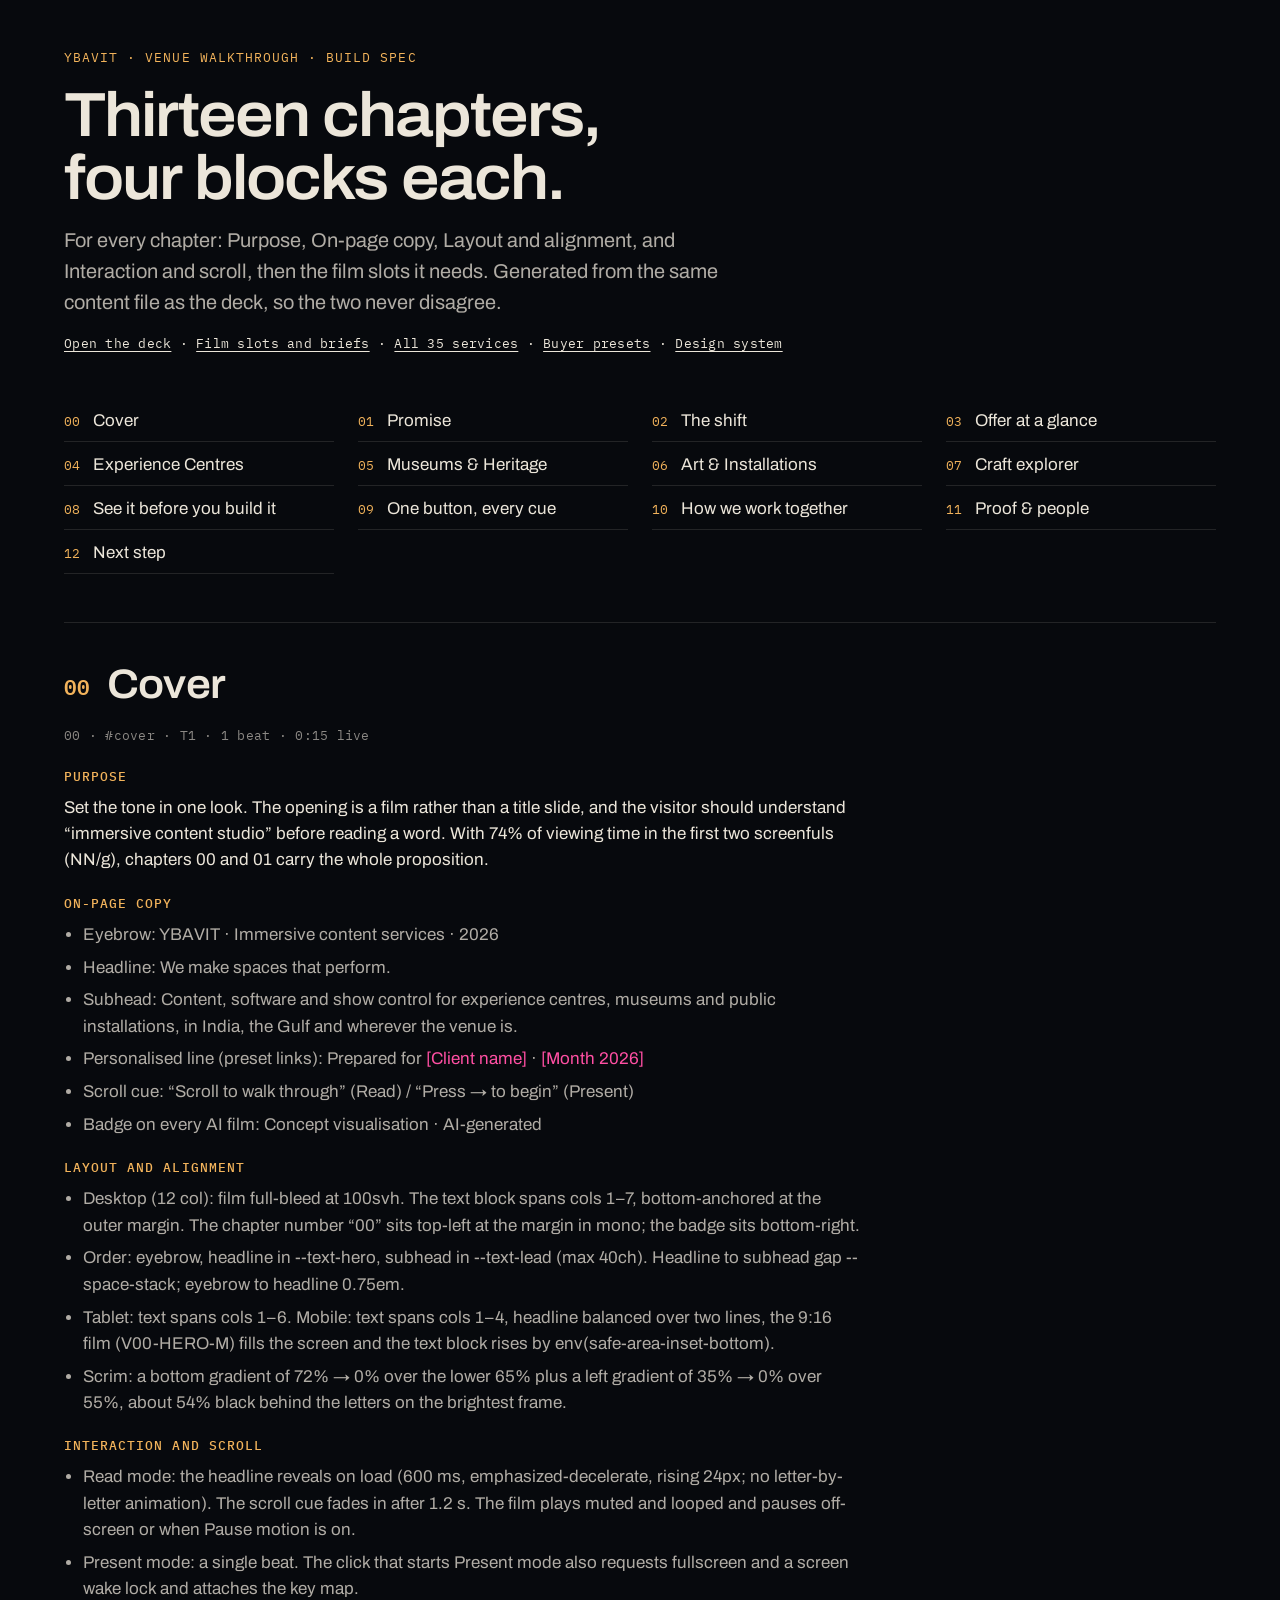
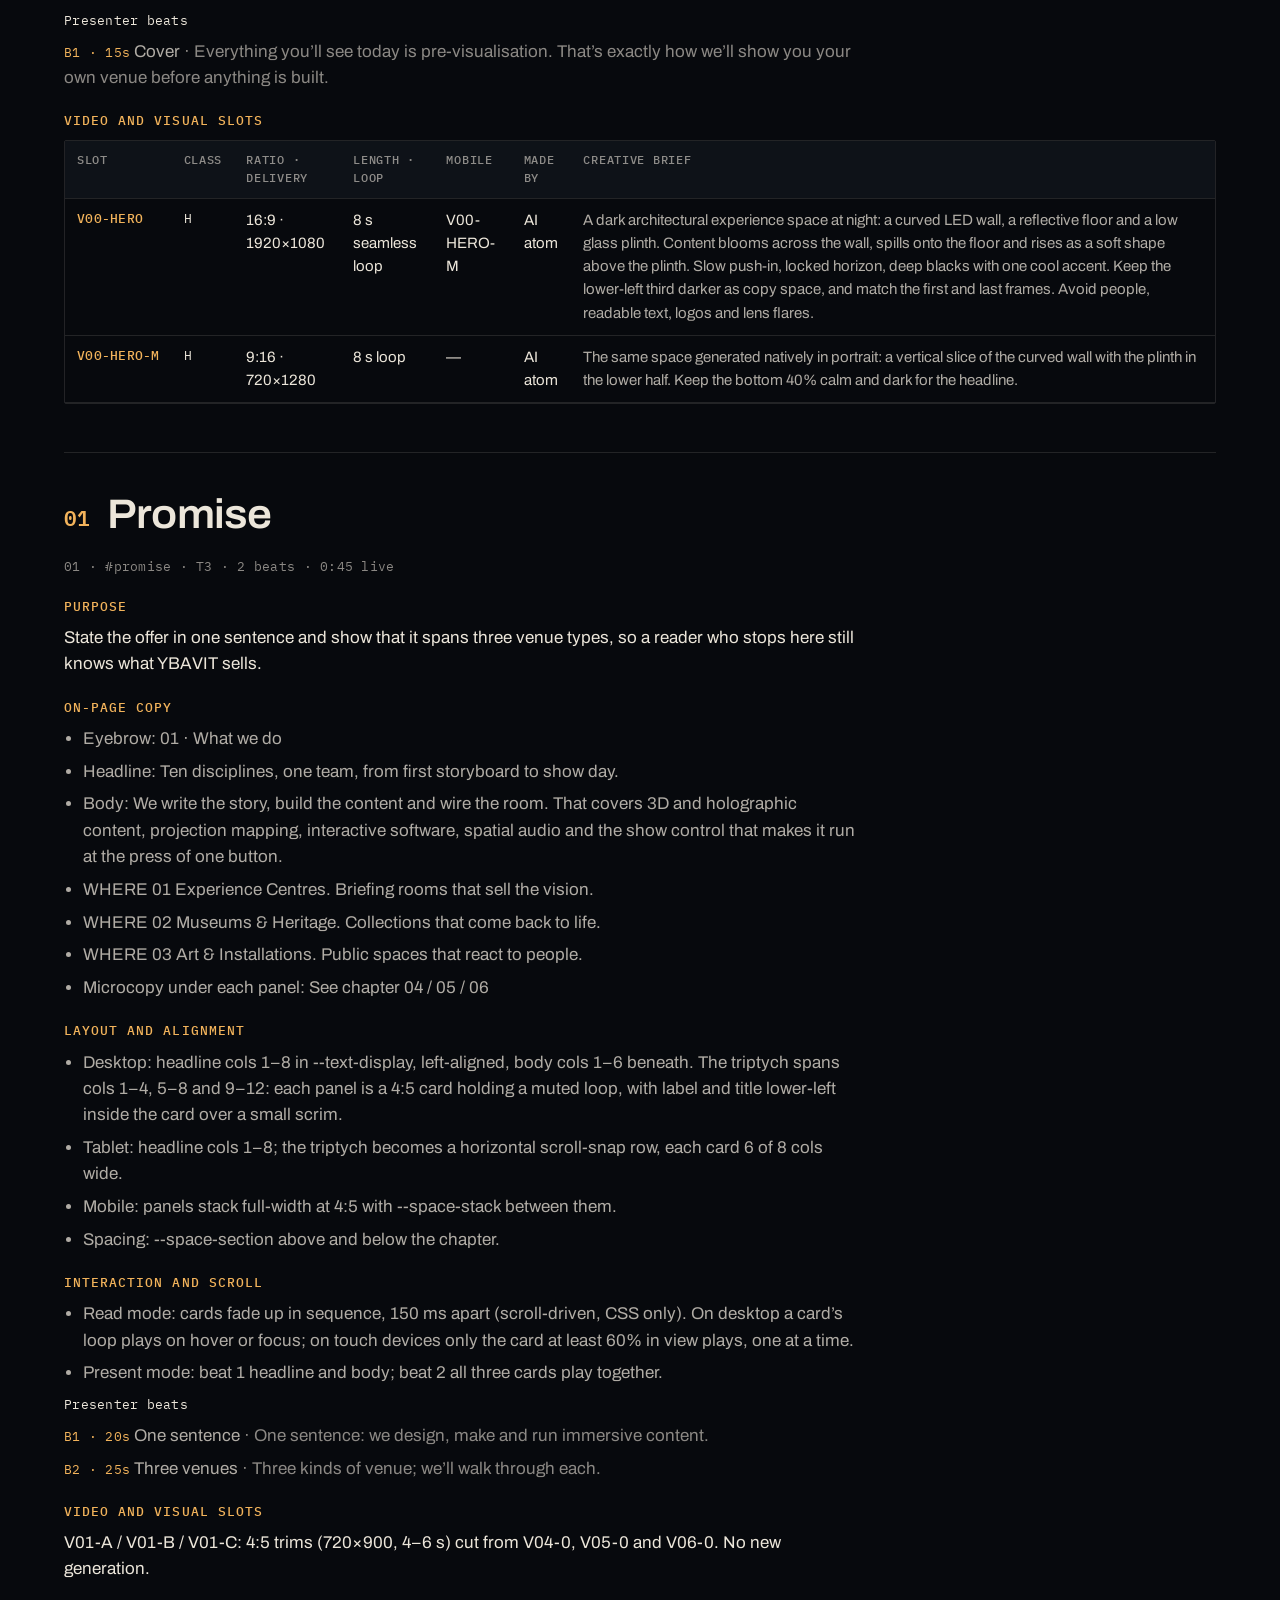
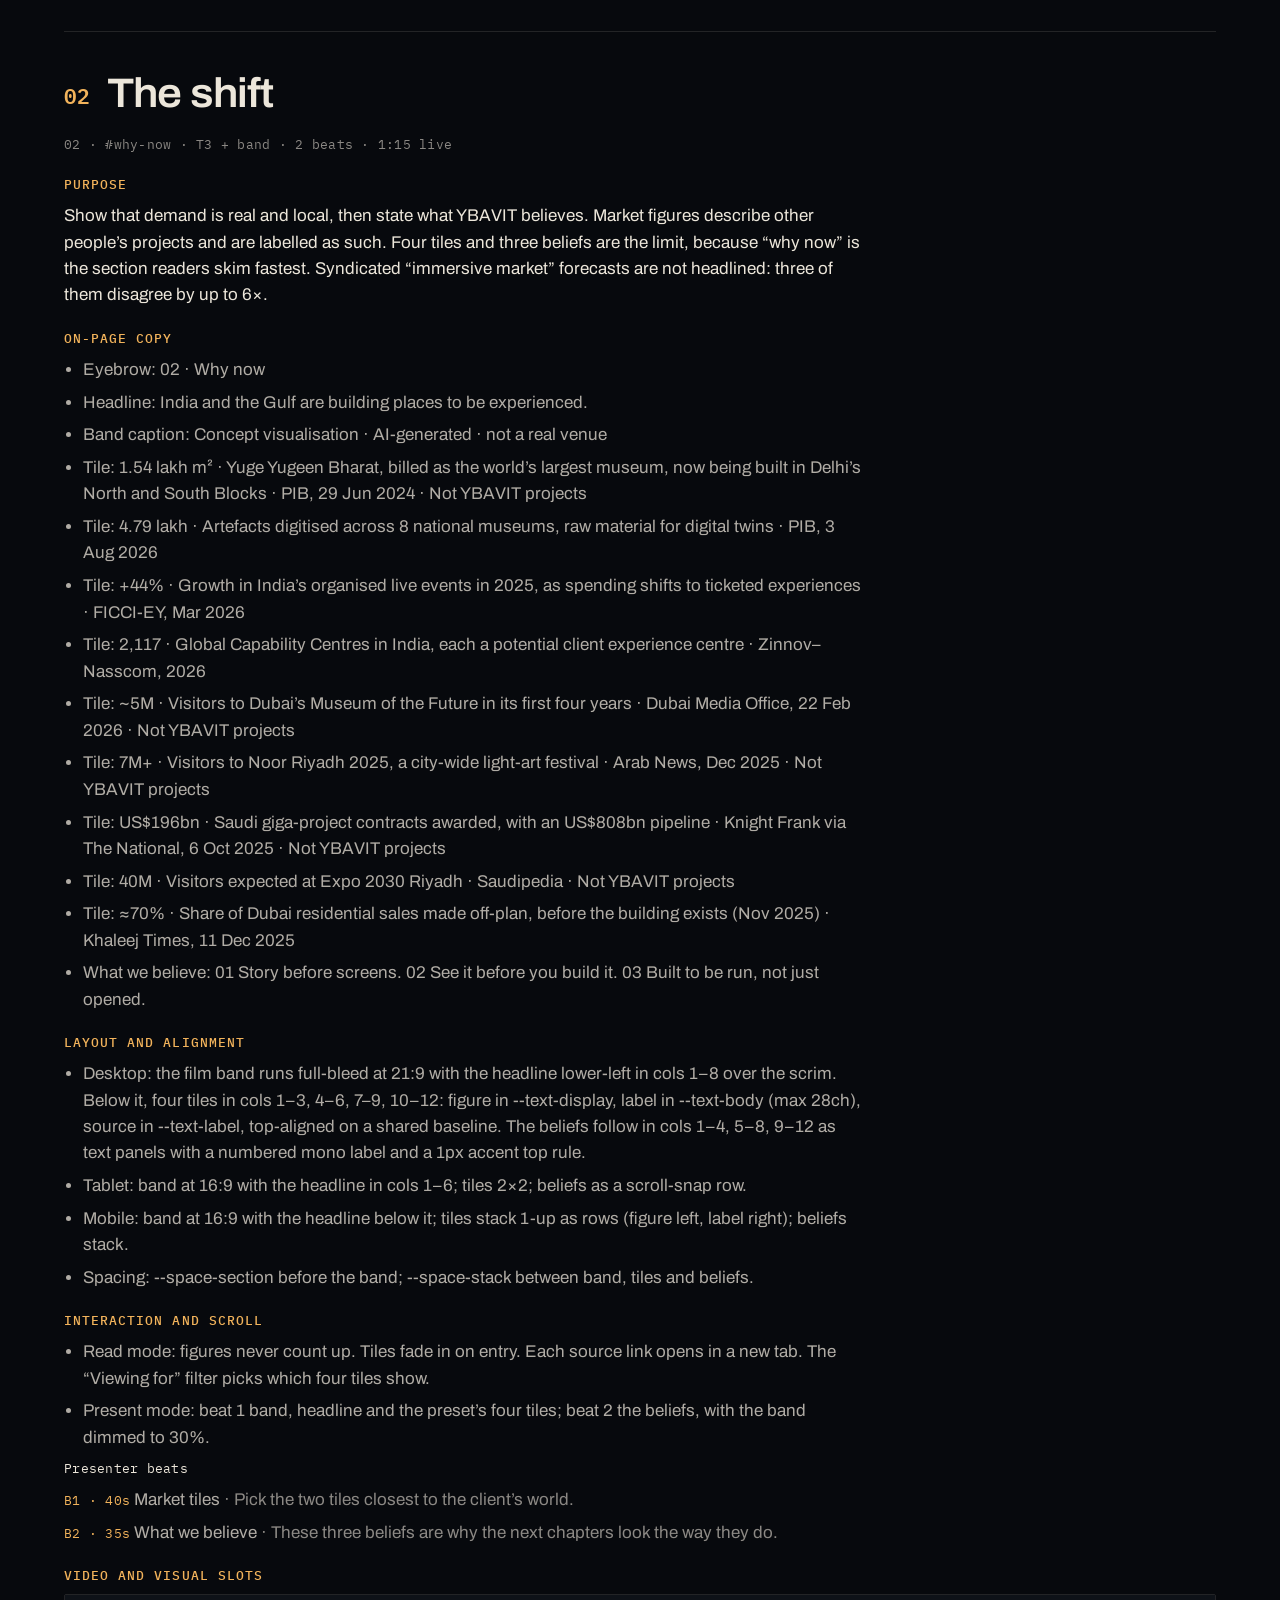
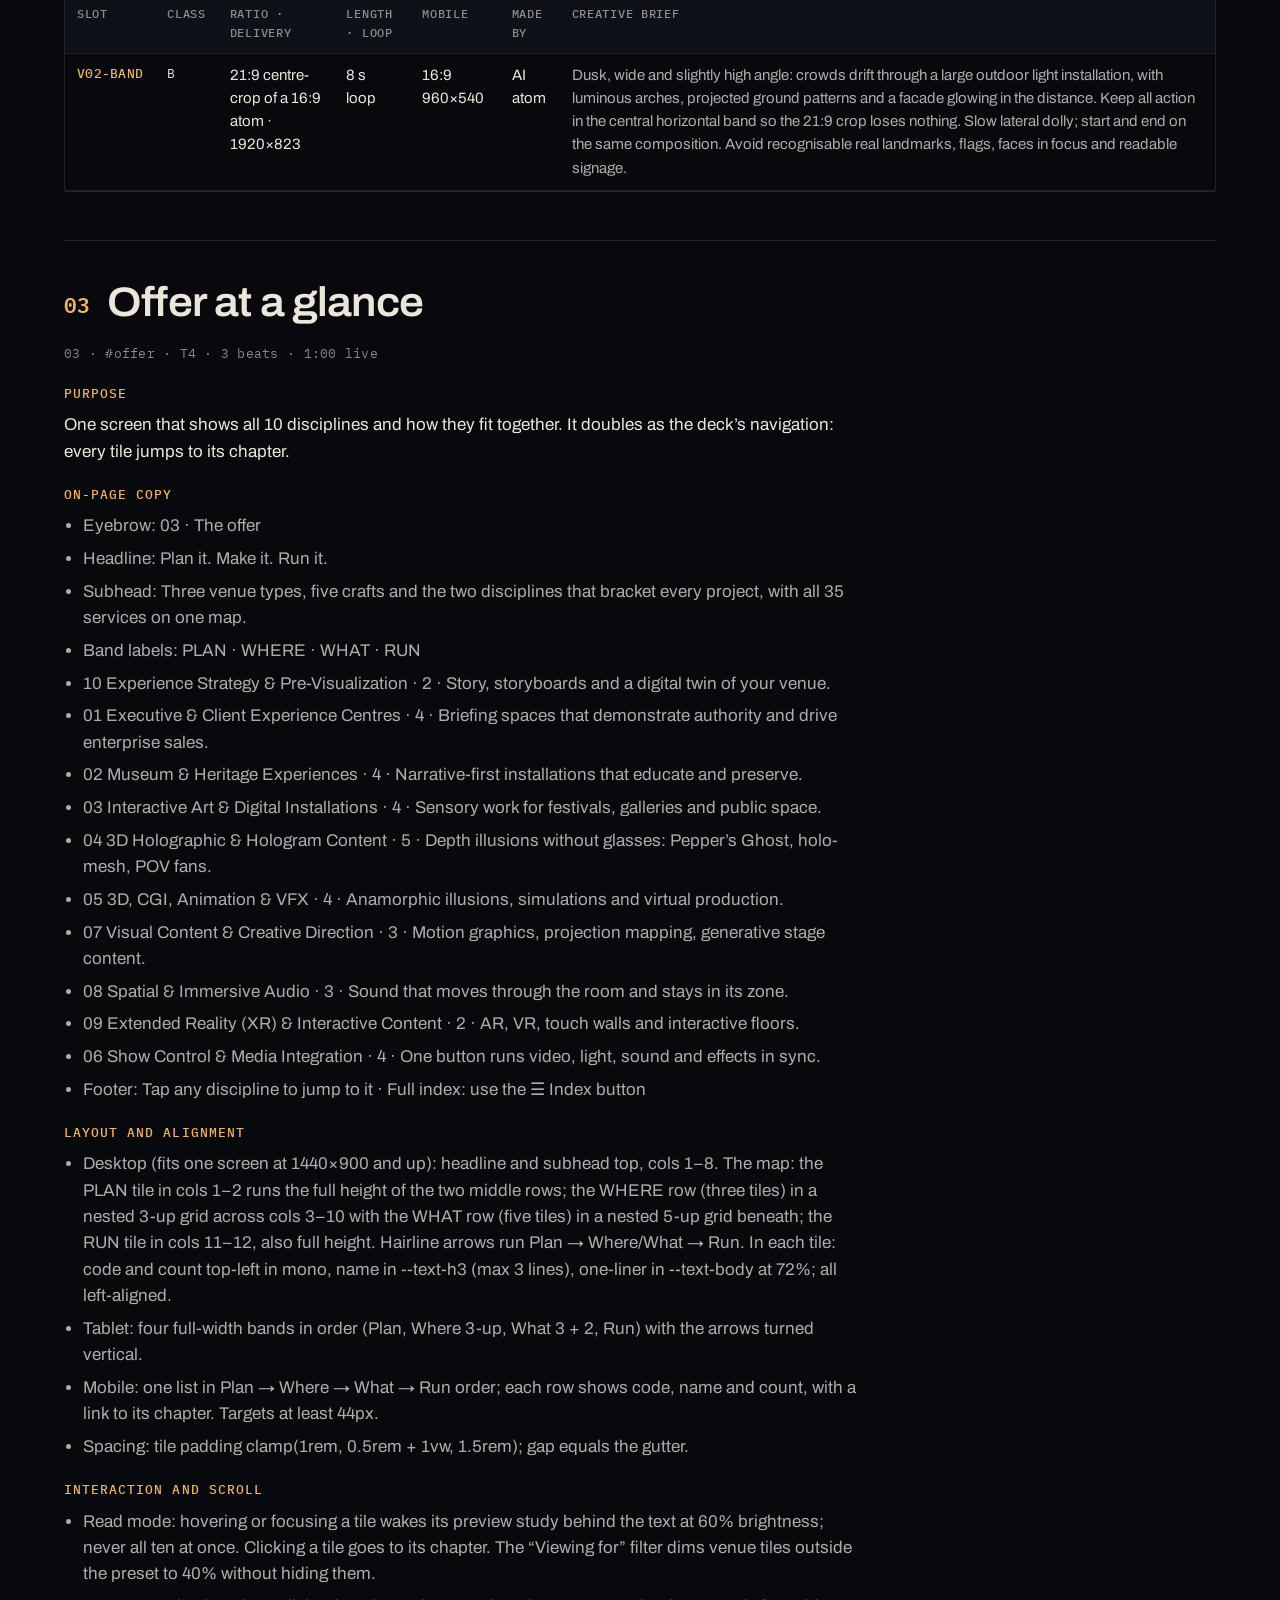
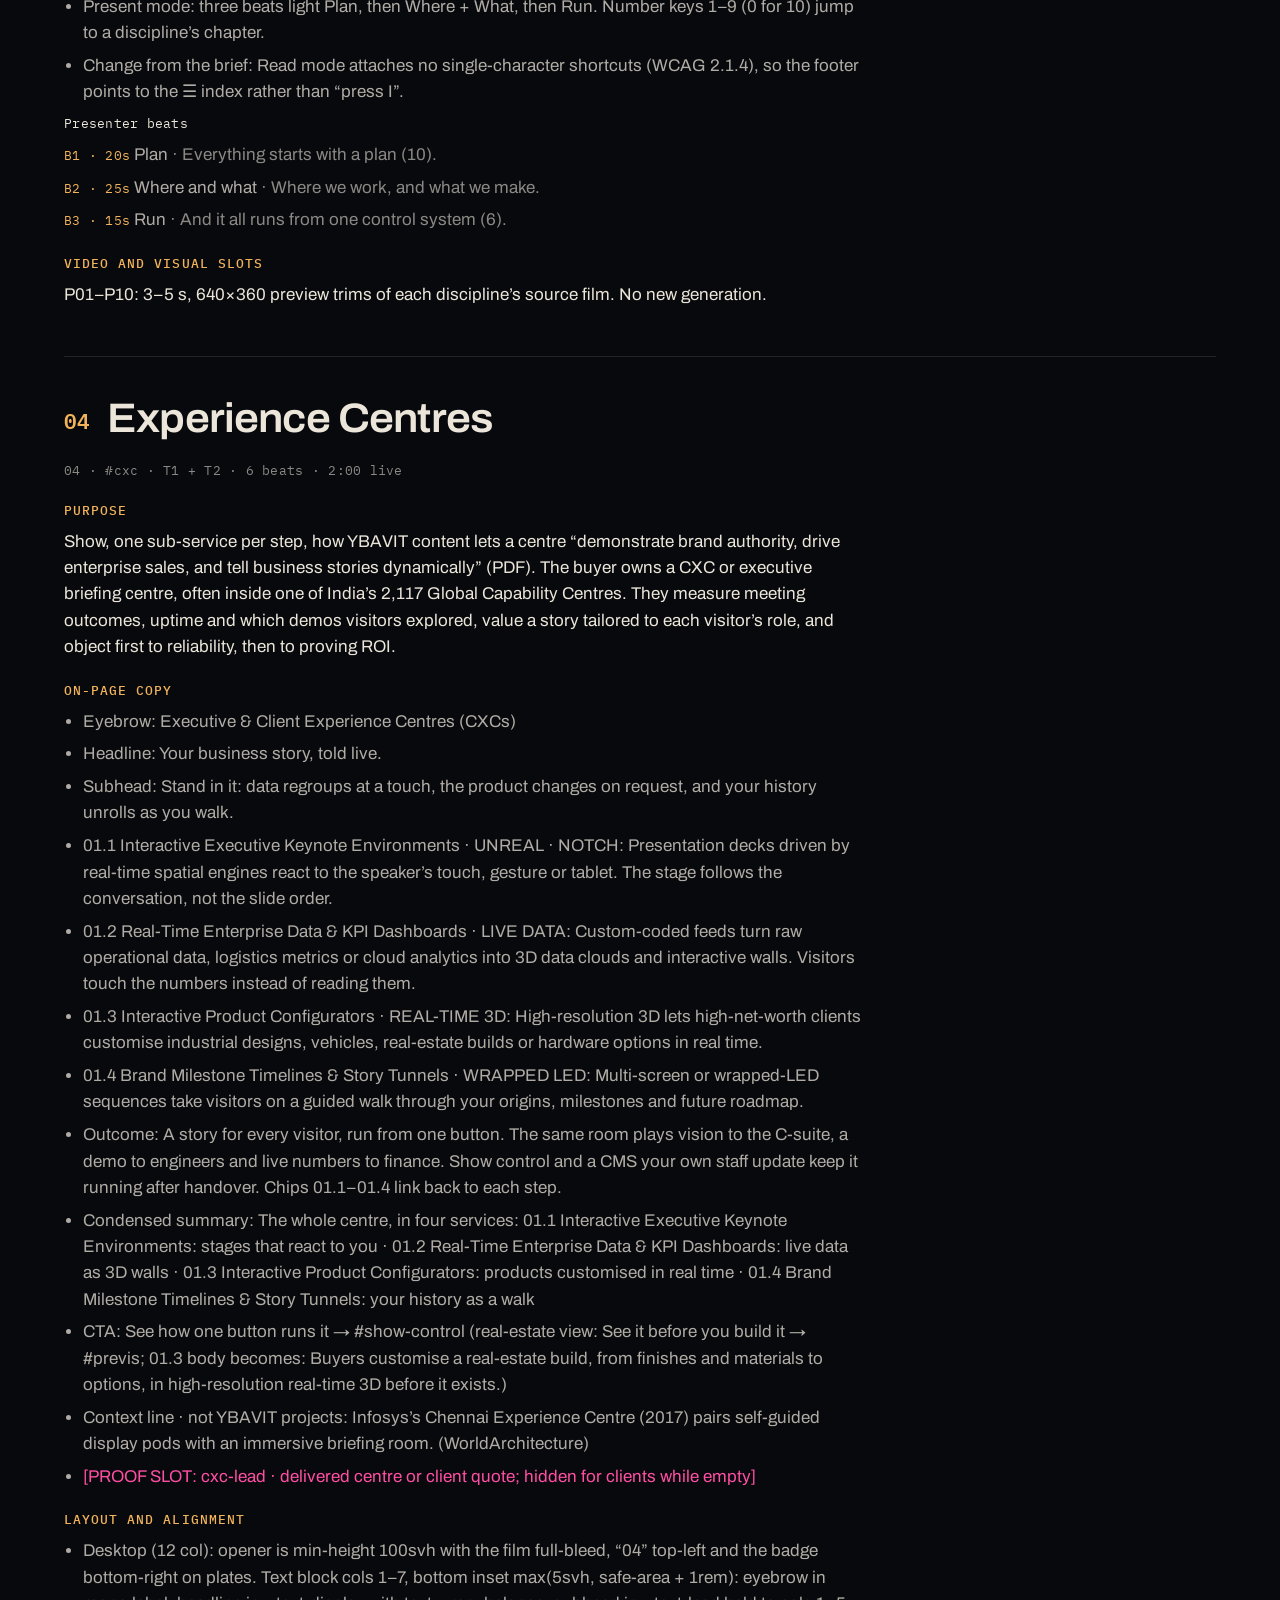
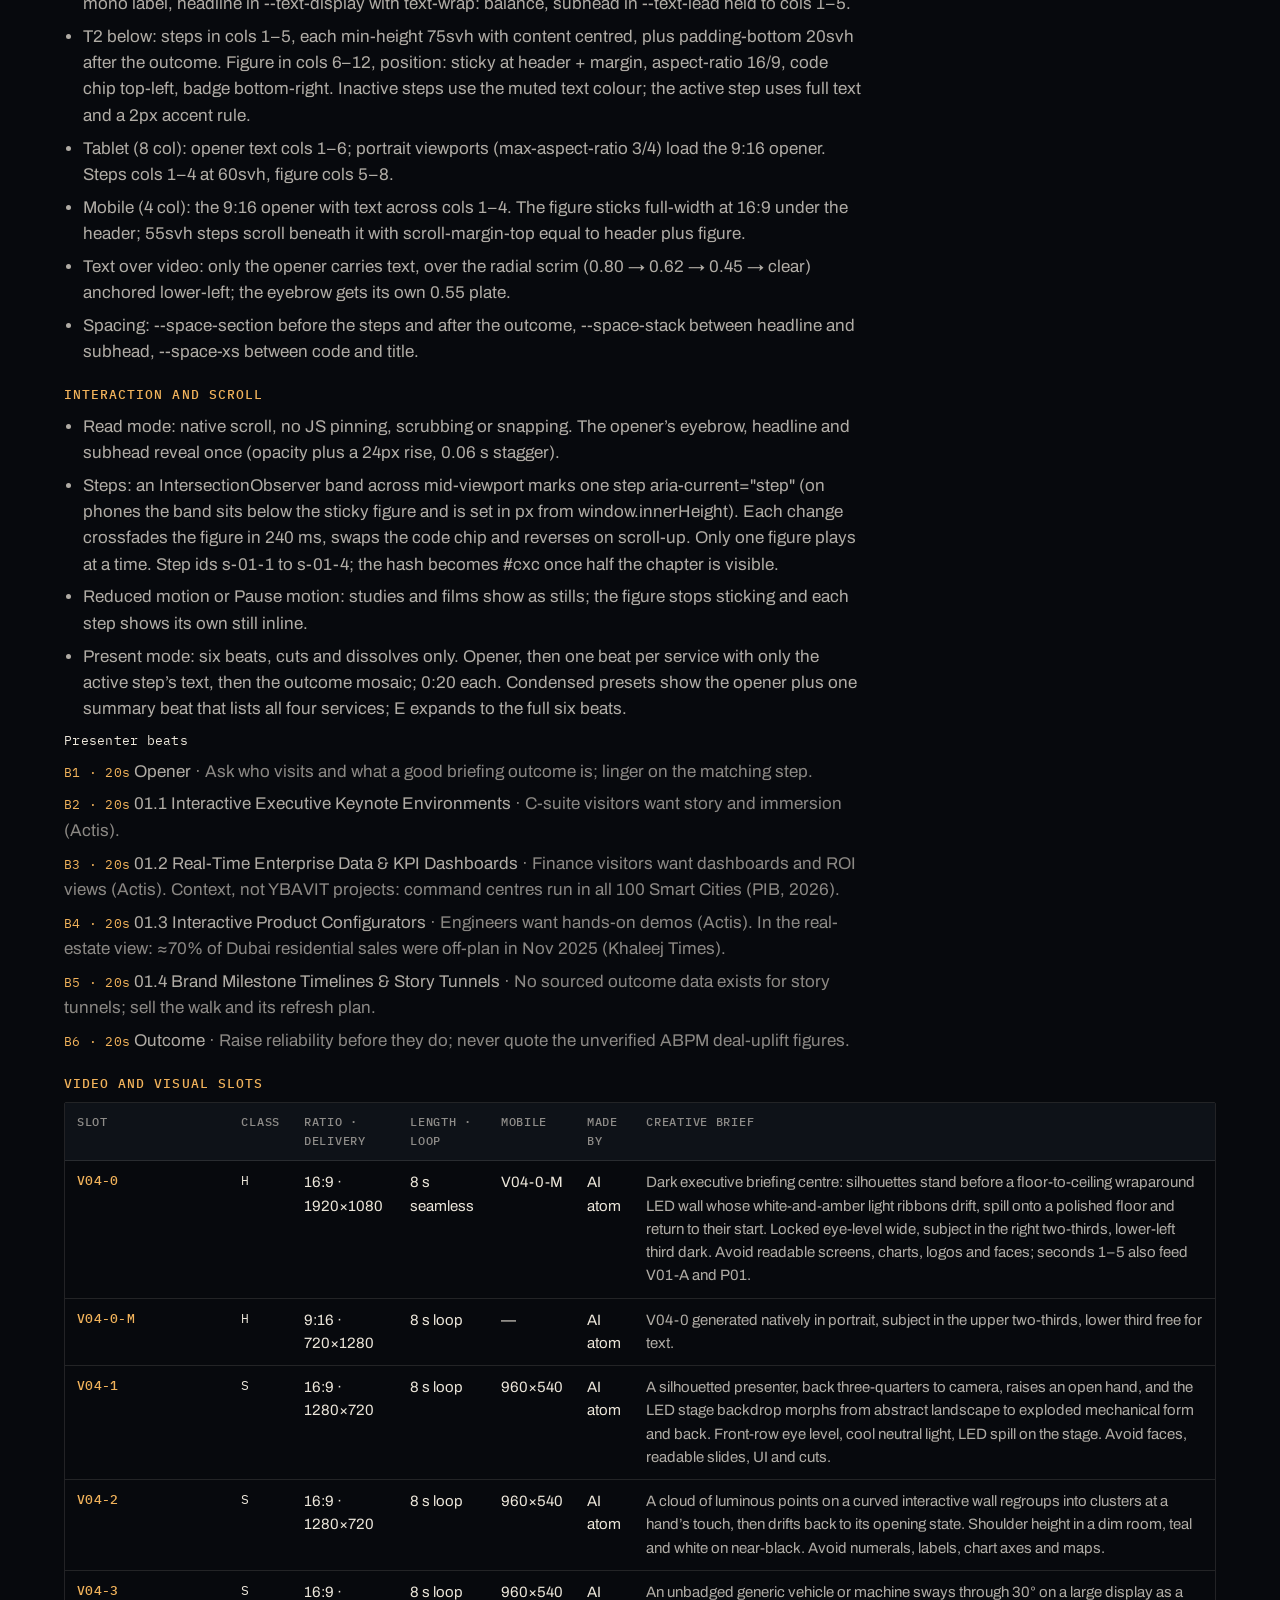
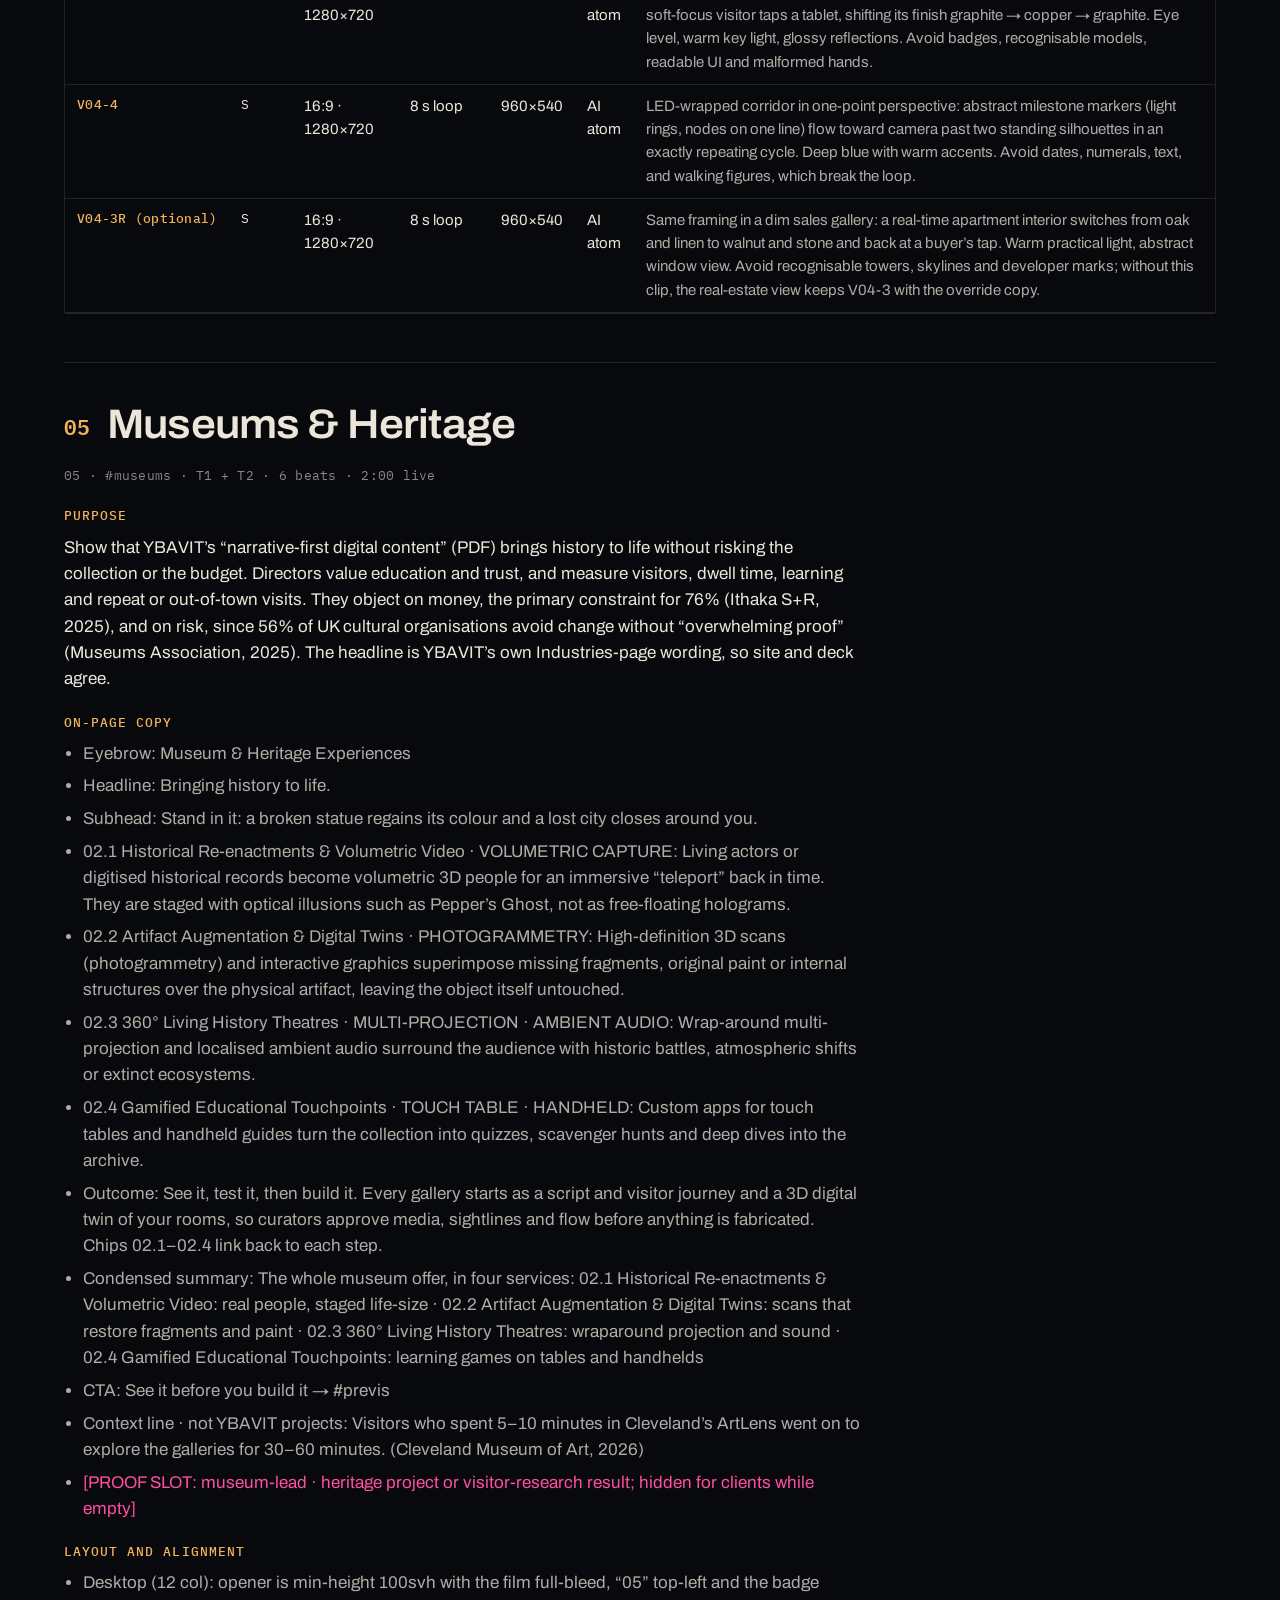
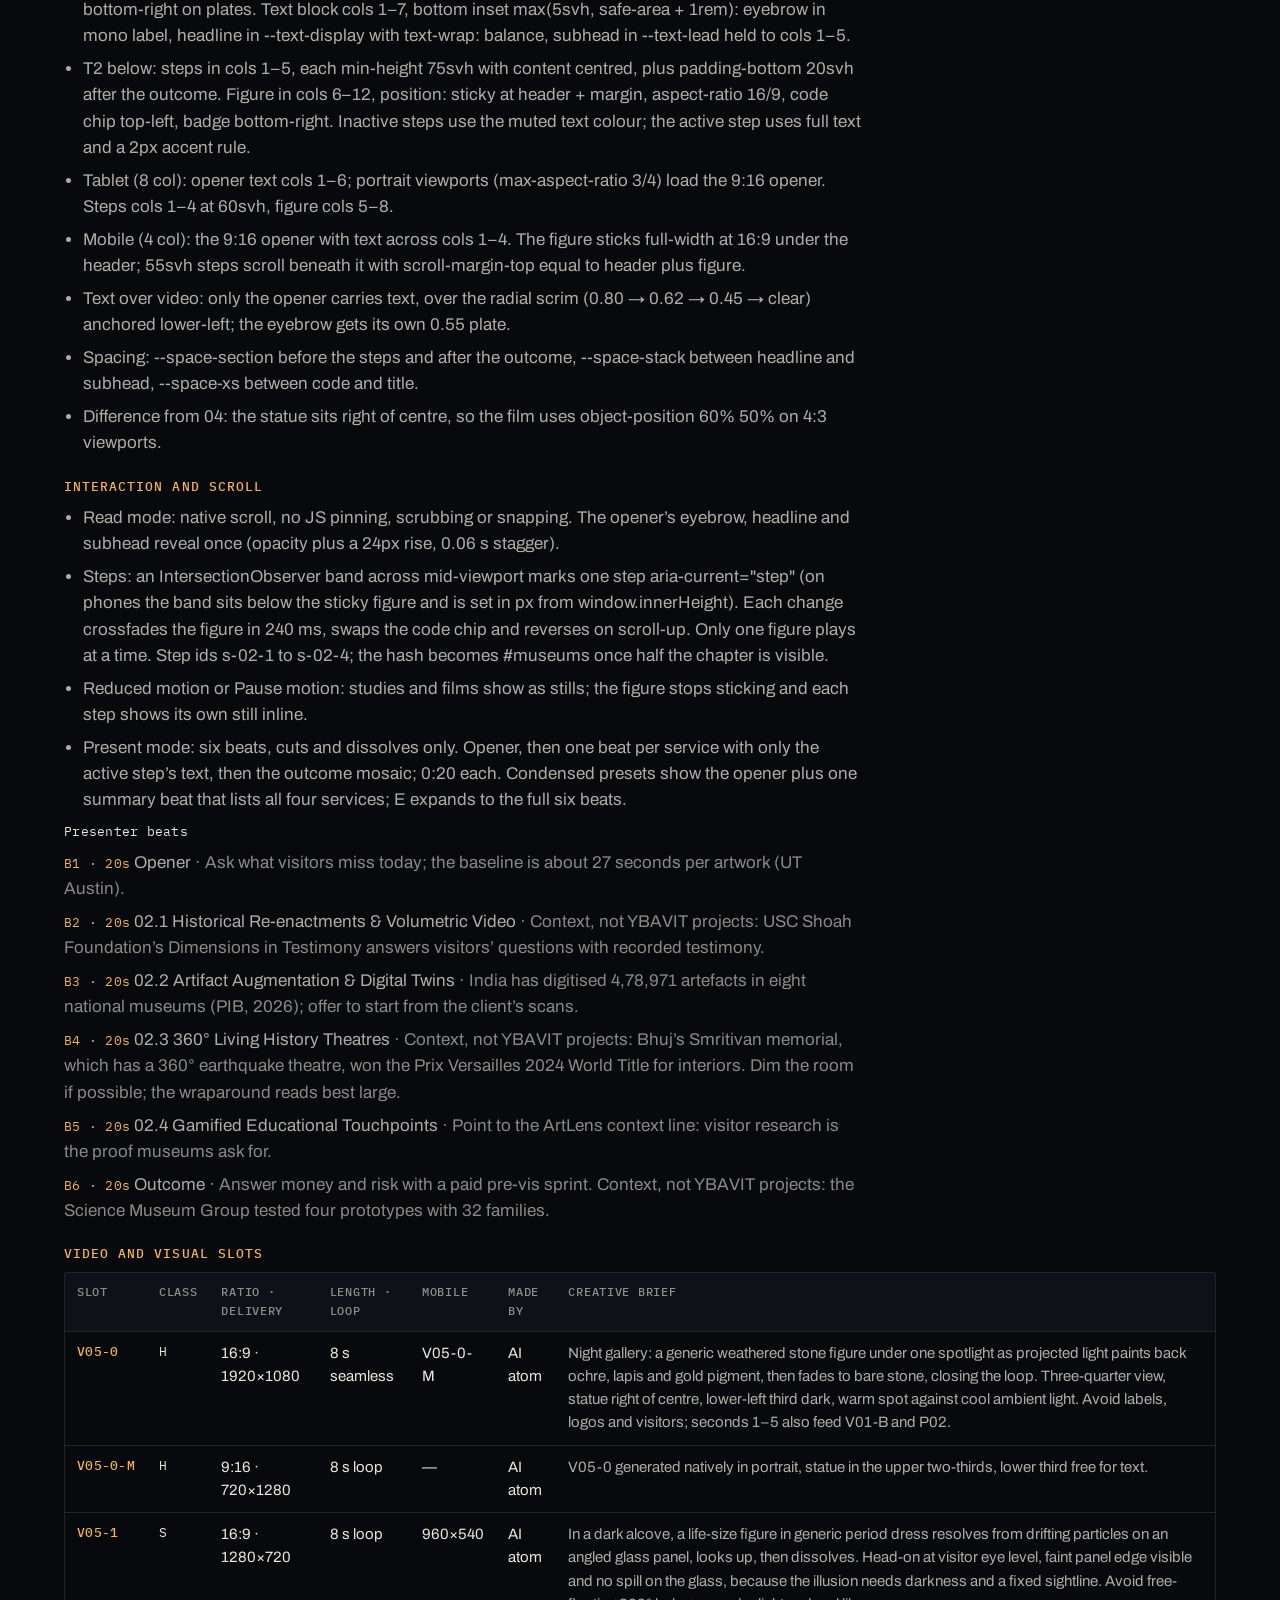
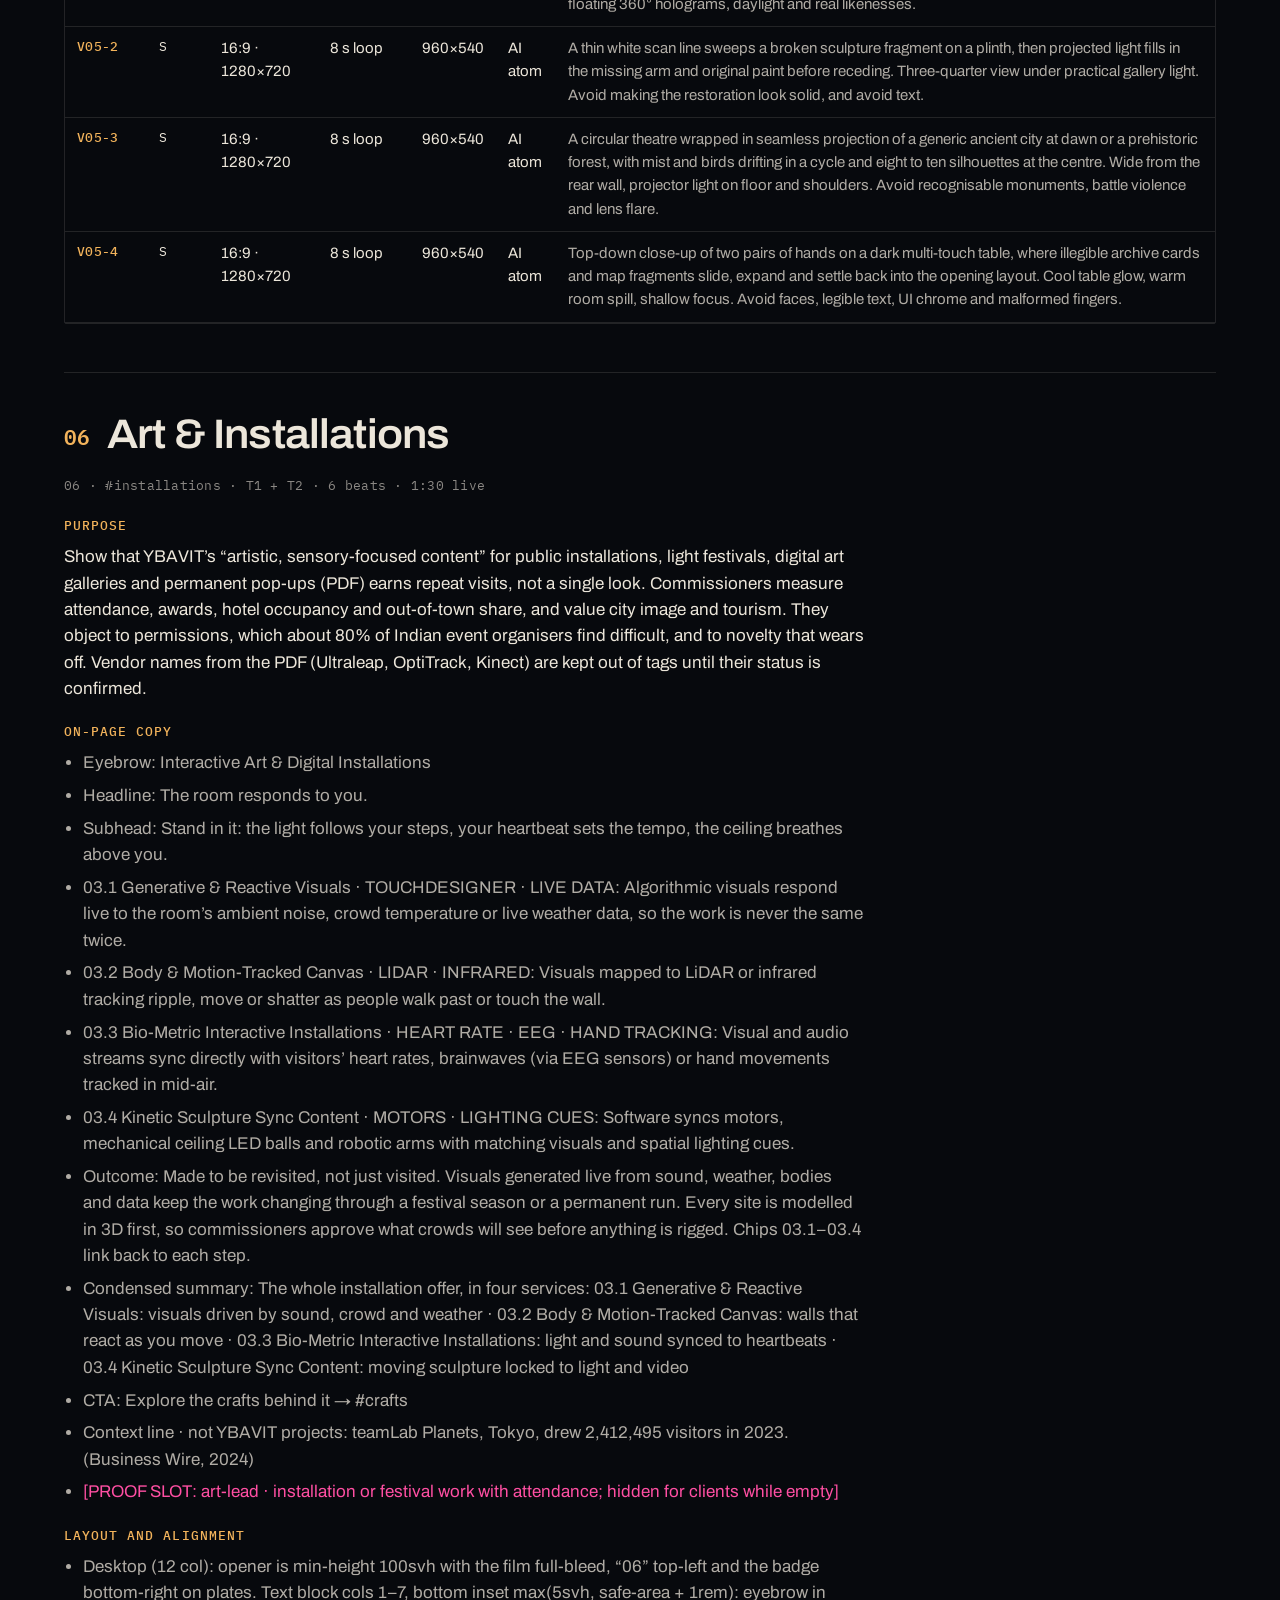
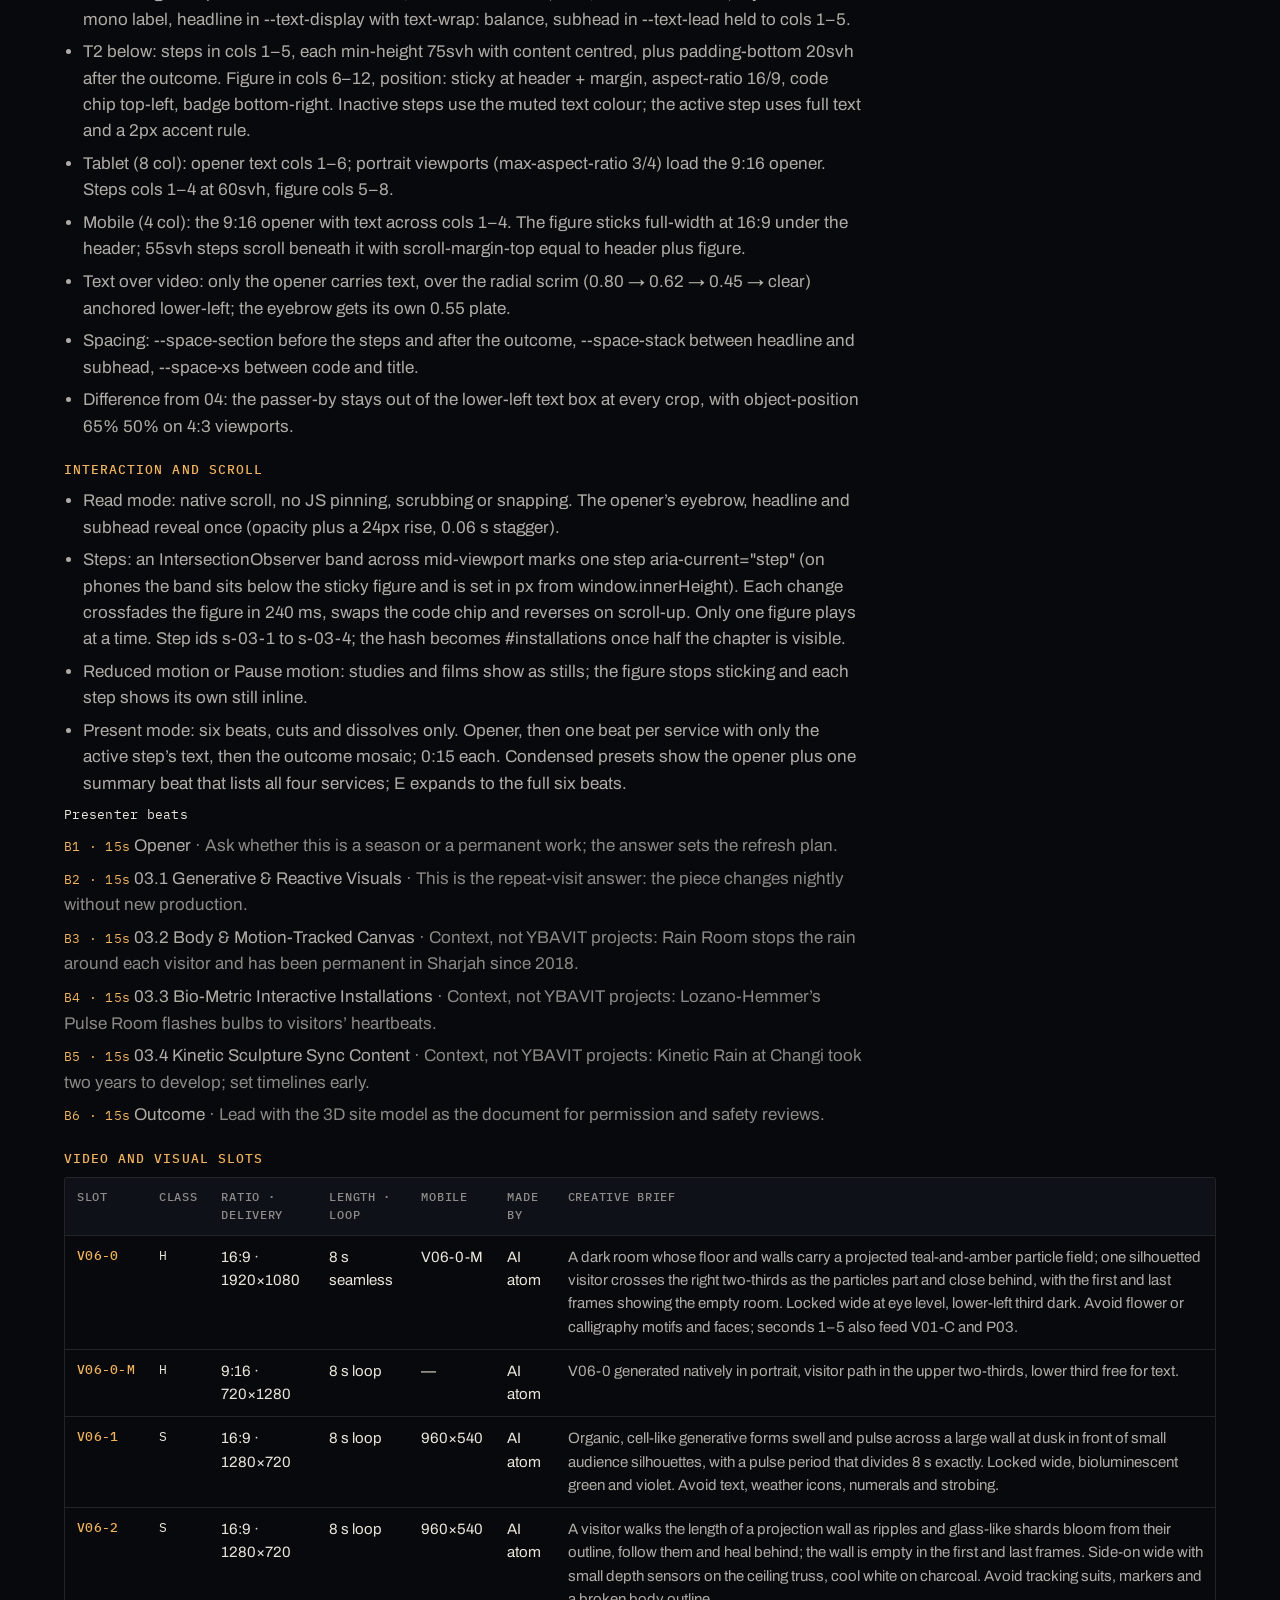
==== commit 599e9f85: "Client view by default, with a Show details / Hide details button The deck now opens in the client v" ====
--- a/spec.html
+++ b/spec.html
@@ -47,7 +47,7 @@
     
   <p class="mono spec-meta">02 · #why-now · T3 + band · 2 beats · 1:15 live</p>
   <div class="spec-block"><h3 class="mono">Purpose</h3><p class="body">Show that demand is real and local, then state what YBAVIT believes. Market figures describe other people’s projects and are labelled as such. Four tiles and three beliefs are the limit, because “why now” is the section readers skim fastest. Syndicated “immersive market” forecasts are not headlined: three of them disagree by up to 6×.</p></div>
-  <div class="spec-block"><h3 class="mono">On-page copy</h3><ul role="list"><li>Eyebrow: 02 · Why now</li><li>Headline: India and the Gulf are building places to be experienced.</li><li>Band caption: Concept visualisation · AI-generated · not a real venue</li><li>Tile: 1.54 lakh m² · Yuge Yugeen Bharat, billed as the world’s largest museum, now being built in Delhi’s North and South Blocks · PIB, 29 Jun 2024 · Not YBAVIT projects</li><li>Tile: 4.79 lakh · Artefacts digitised across 8 national museums, raw material for digital twins · PIB, 3 Aug 2026</li><li>Tile: +44% · Growth in India’s organised live events in 2025, as spending shifts to ticketed experiences · FICCI-EY, Mar 2026</li><li>Tile: 2,117 · Global Capability Centres in India, each a potential client experience centre · Zinnov–Nasscom, 2026</li><li>Tile: ~5M · Visitors to Dubai’s Museum of the Future in its first four years · Dubai Media Office, 22 Feb 2026 · Not YBAVIT projects</li><li>Tile: 7M+ · Visitors to Noor Riyadh 2025, a city-wide light-art festival · Arab News, Dec 2025 · Not YBAVIT projects</li><li>Tile: US$196bn · Saudi giga-project contracts awarded, with an US$808bn pipeline · Knight Frank via The National, 6 Oct 2025 · Not YBAVIT projects</li><li>Tile: 40M · Visitors expected at Expo 2030 Riyadh · Saudipedia (secondary source, verify before use) · Not YBAVIT projects</li><li>Tile: ≈70% · Share of Dubai residential sales made off-plan, before the building exists (Nov 2025) · Khaleej Times, 11 Dec 2025</li><li>What we believe: 01 Story before screens. 02 See it before you build it. 03 Built to be run, not just opened.</li></ul></div>
+  <div class="spec-block"><h3 class="mono">On-page copy</h3><ul role="list"><li>Eyebrow: 02 · Why now</li><li>Headline: India and the Gulf are building places to be experienced.</li><li>Band caption: Concept visualisation · AI-generated · not a real venue</li><li>Tile: 1.54 lakh m² · Yuge Yugeen Bharat, billed as the world’s largest museum, now being built in Delhi’s North and South Blocks · PIB, 29 Jun 2024 · Not YBAVIT projects</li><li>Tile: 4.79 lakh · Artefacts digitised across 8 national museums, raw material for digital twins · PIB, 3 Aug 2026</li><li>Tile: +44% · Growth in India’s organised live events in 2025, as spending shifts to ticketed experiences · FICCI-EY, Mar 2026</li><li>Tile: 2,117 · Global Capability Centres in India, each a potential client experience centre · Zinnov–Nasscom, 2026</li><li>Tile: ~5M · Visitors to Dubai’s Museum of the Future in its first four years · Dubai Media Office, 22 Feb 2026 · Not YBAVIT projects</li><li>Tile: 7M+ · Visitors to Noor Riyadh 2025, a city-wide light-art festival · Arab News, Dec 2025 · Not YBAVIT projects</li><li>Tile: US$196bn · Saudi giga-project contracts awarded, with an US$808bn pipeline · Knight Frank via The National, 6 Oct 2025 · Not YBAVIT projects</li><li>Tile: 40M · Visitors expected at Expo 2030 Riyadh · Saudipedia · Not YBAVIT projects</li><li>Tile: ≈70% · Share of Dubai residential sales made off-plan, before the building exists (Nov 2025) · Khaleej Times, 11 Dec 2025</li><li>What we believe: 01 Story before screens. 02 See it before you build it. 03 Built to be run, not just opened.</li></ul></div>
   <div class="spec-block"><h3 class="mono">Layout and alignment</h3><ul role="list"><li>Desktop: the film band runs full-bleed at 21:9 with the headline lower-left in cols 1–8 over the scrim. Below it, four tiles in cols 1–3, 4–6, 7–9, 10–12: figure in --text-display, label in --text-body (max 28ch), source in --text-label, top-aligned on a shared baseline. The beliefs follow in cols 1–4, 5–8, 9–12 as text panels with a numbered mono label and a 1px accent top rule.</li><li>Tablet: band at 16:9 with the headline in cols 1–6; tiles 2×2; beliefs as a scroll-snap row.</li><li>Mobile: band at 16:9 with the headline below it; tiles stack 1-up as rows (figure left, label right); beliefs stack.</li><li>Spacing: --space-section before the band; --space-stack between band, tiles and beliefs.</li></ul></div>
   <div class="spec-block"><h3 class="mono">Interaction and scroll</h3><ul role="list"><li>Read mode: figures never count up. Tiles fade in on entry. Each source link opens in a new tab. The “Viewing for” filter picks which four tiles show.</li><li>Present mode: beat 1 band, headline and the preset’s four tiles; beat 2 the beliefs, with the band dimmed to 30%.</li></ul><p class="mono">Presenter beats</p><ol class="beats" role="list"><li><span class="mono">B1 · 40s</span> Market tiles<span class="note"> · Pick the two tiles closest to the client’s world.</span></li><li><span class="mono">B2 · 35s</span> What we believe<span class="note"> · These three beliefs are why the next chapters look the way they do.</span></li></ol></div>
     
